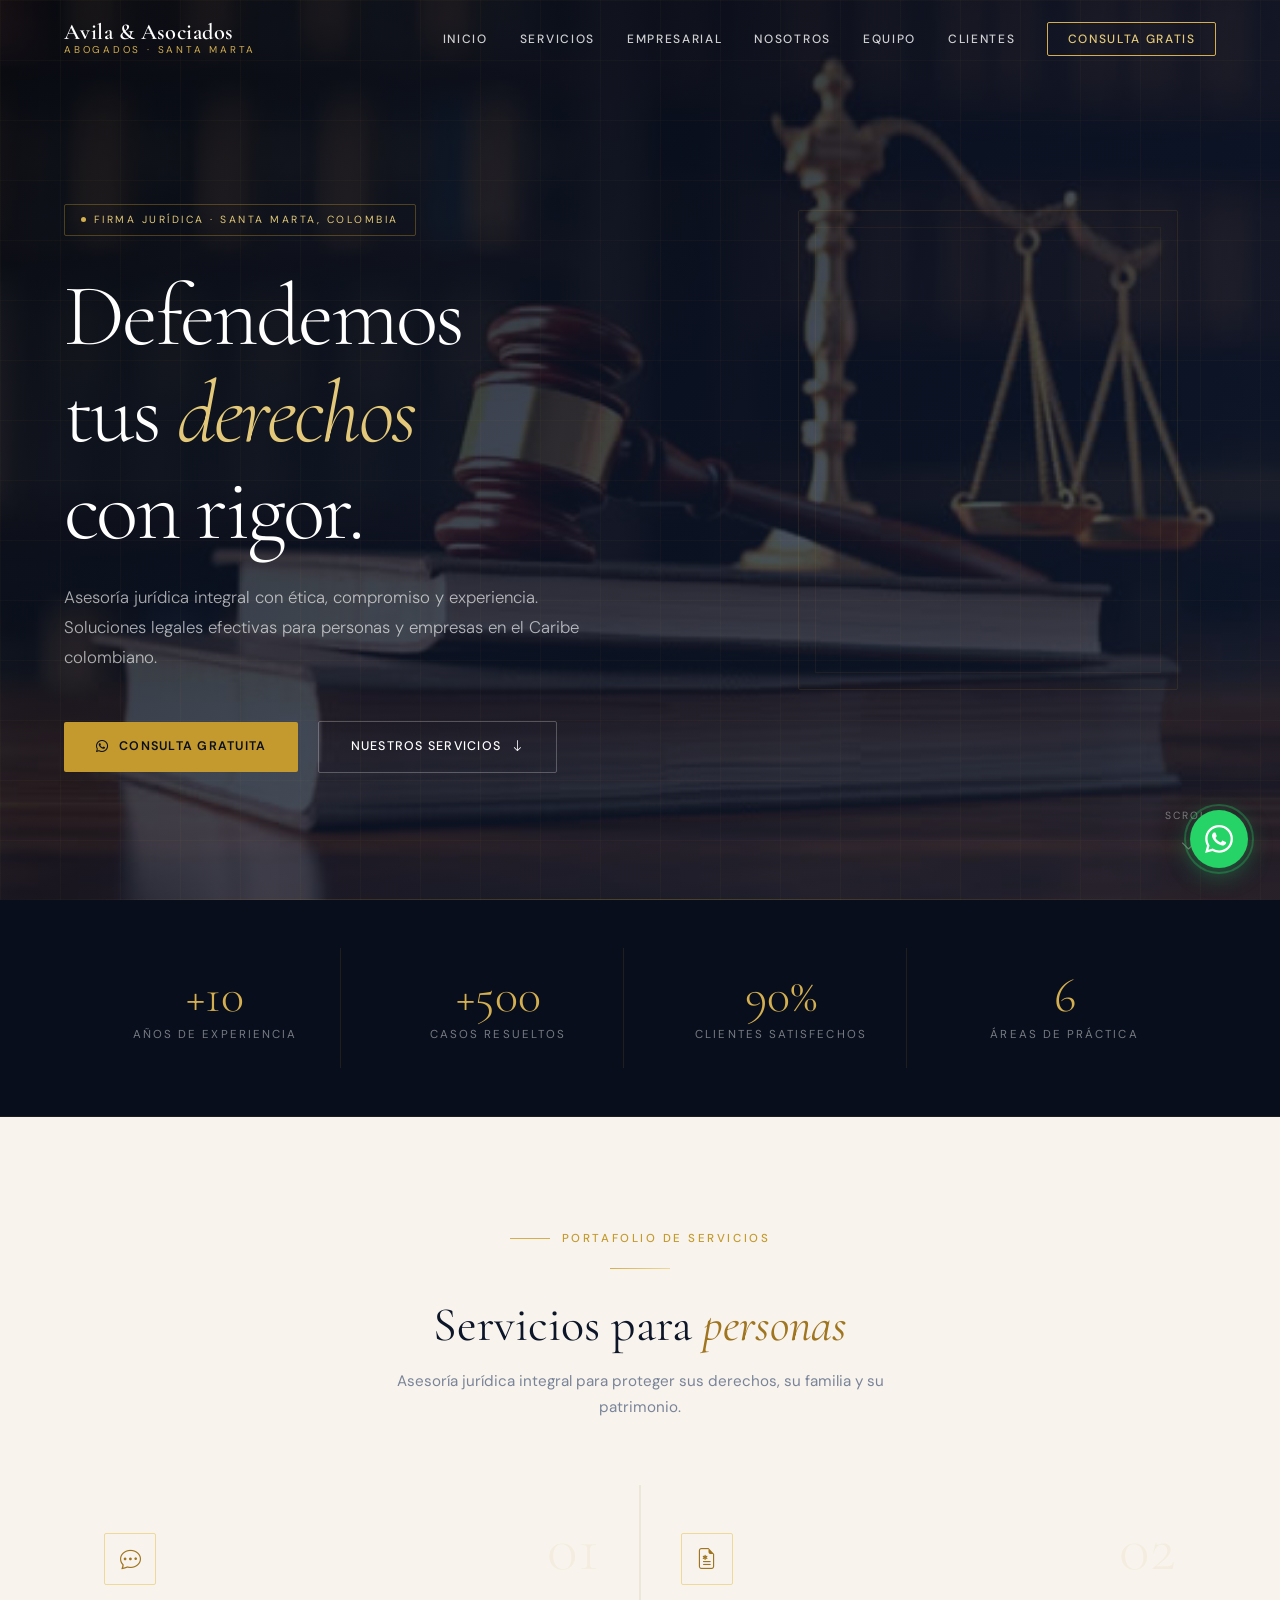
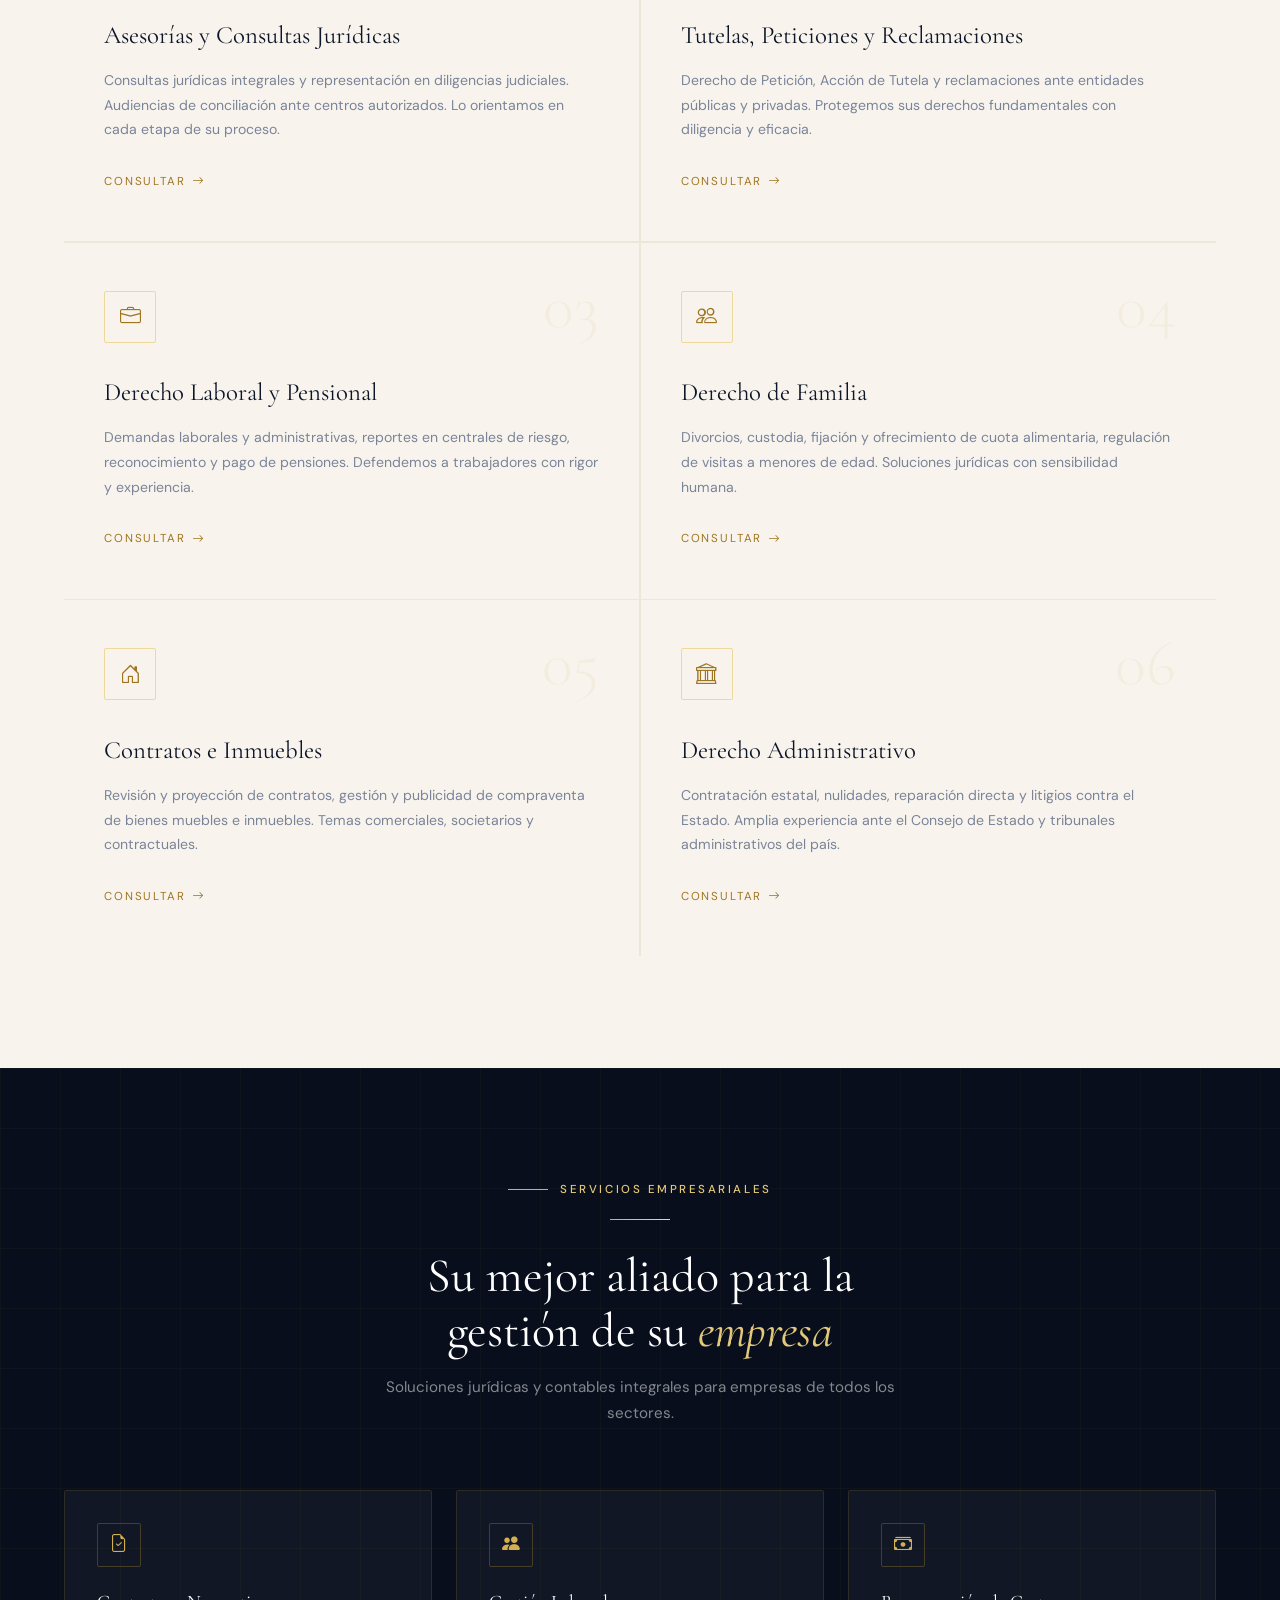
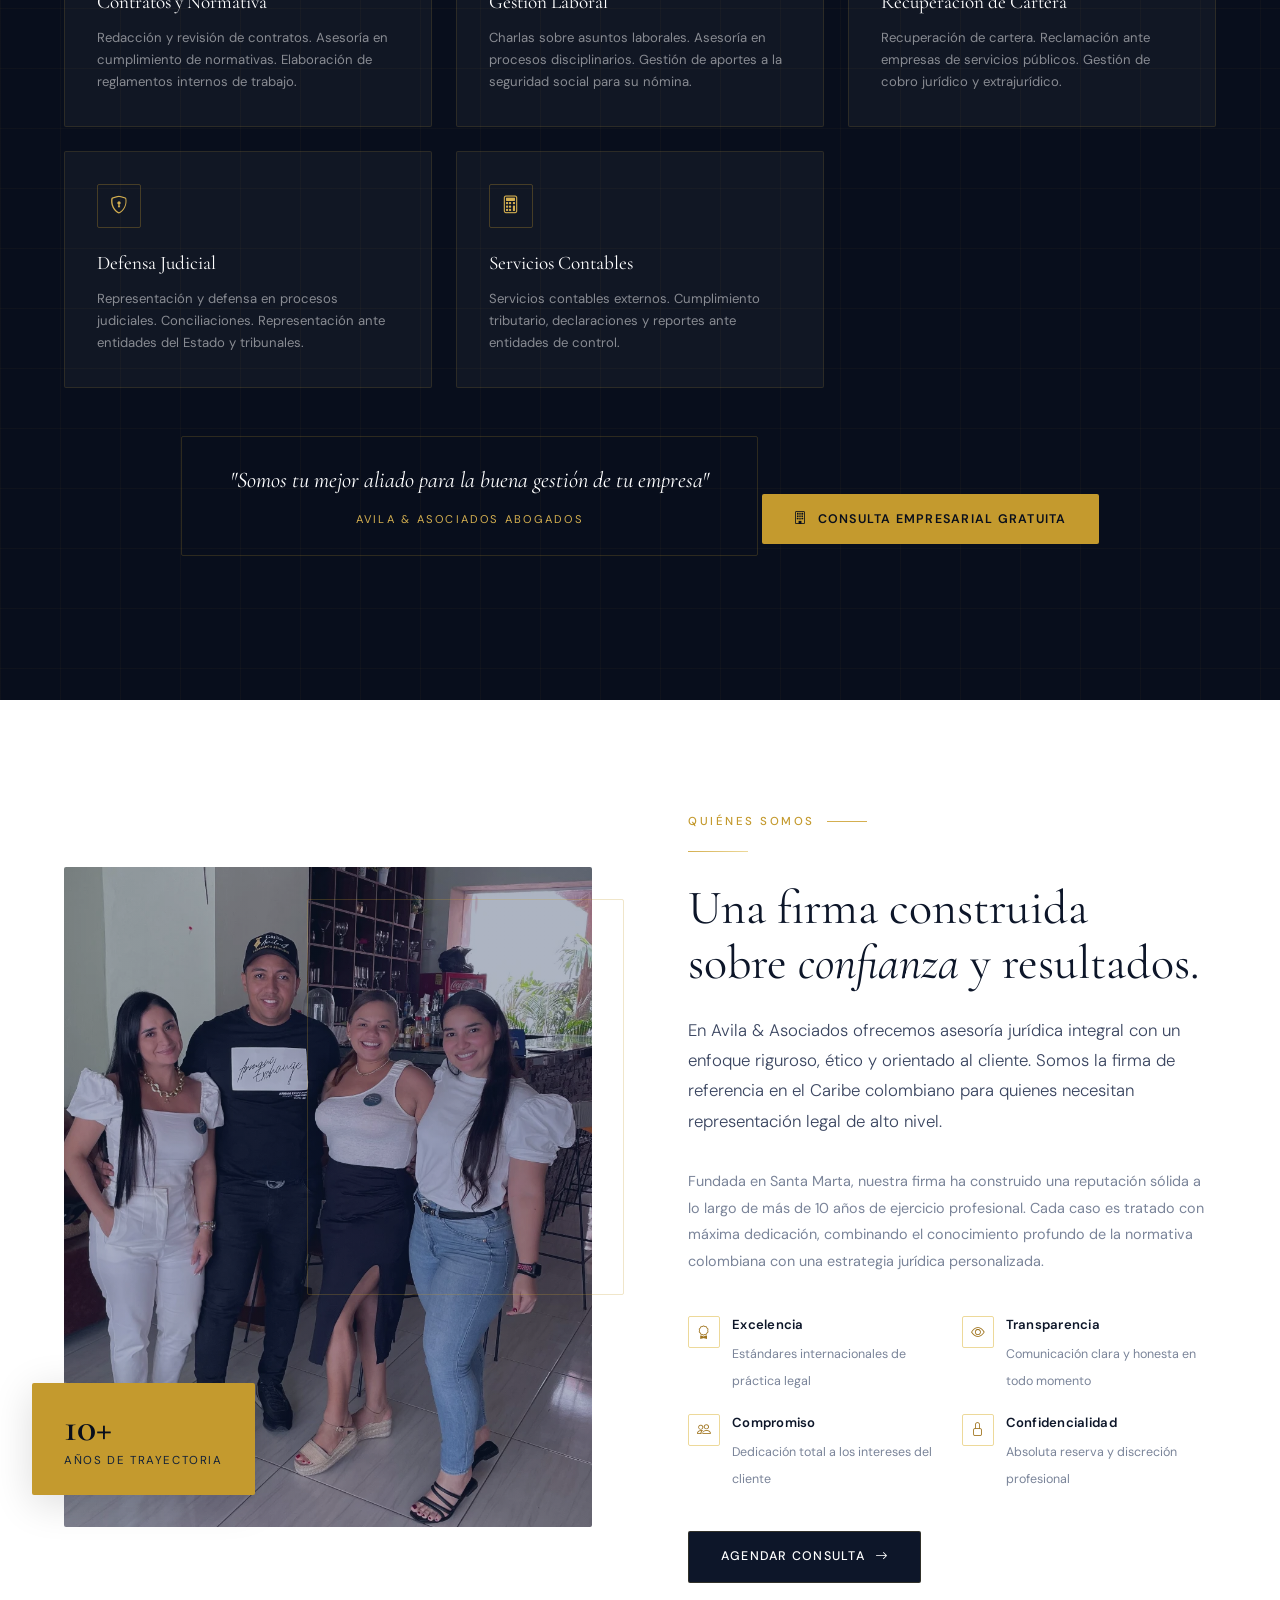
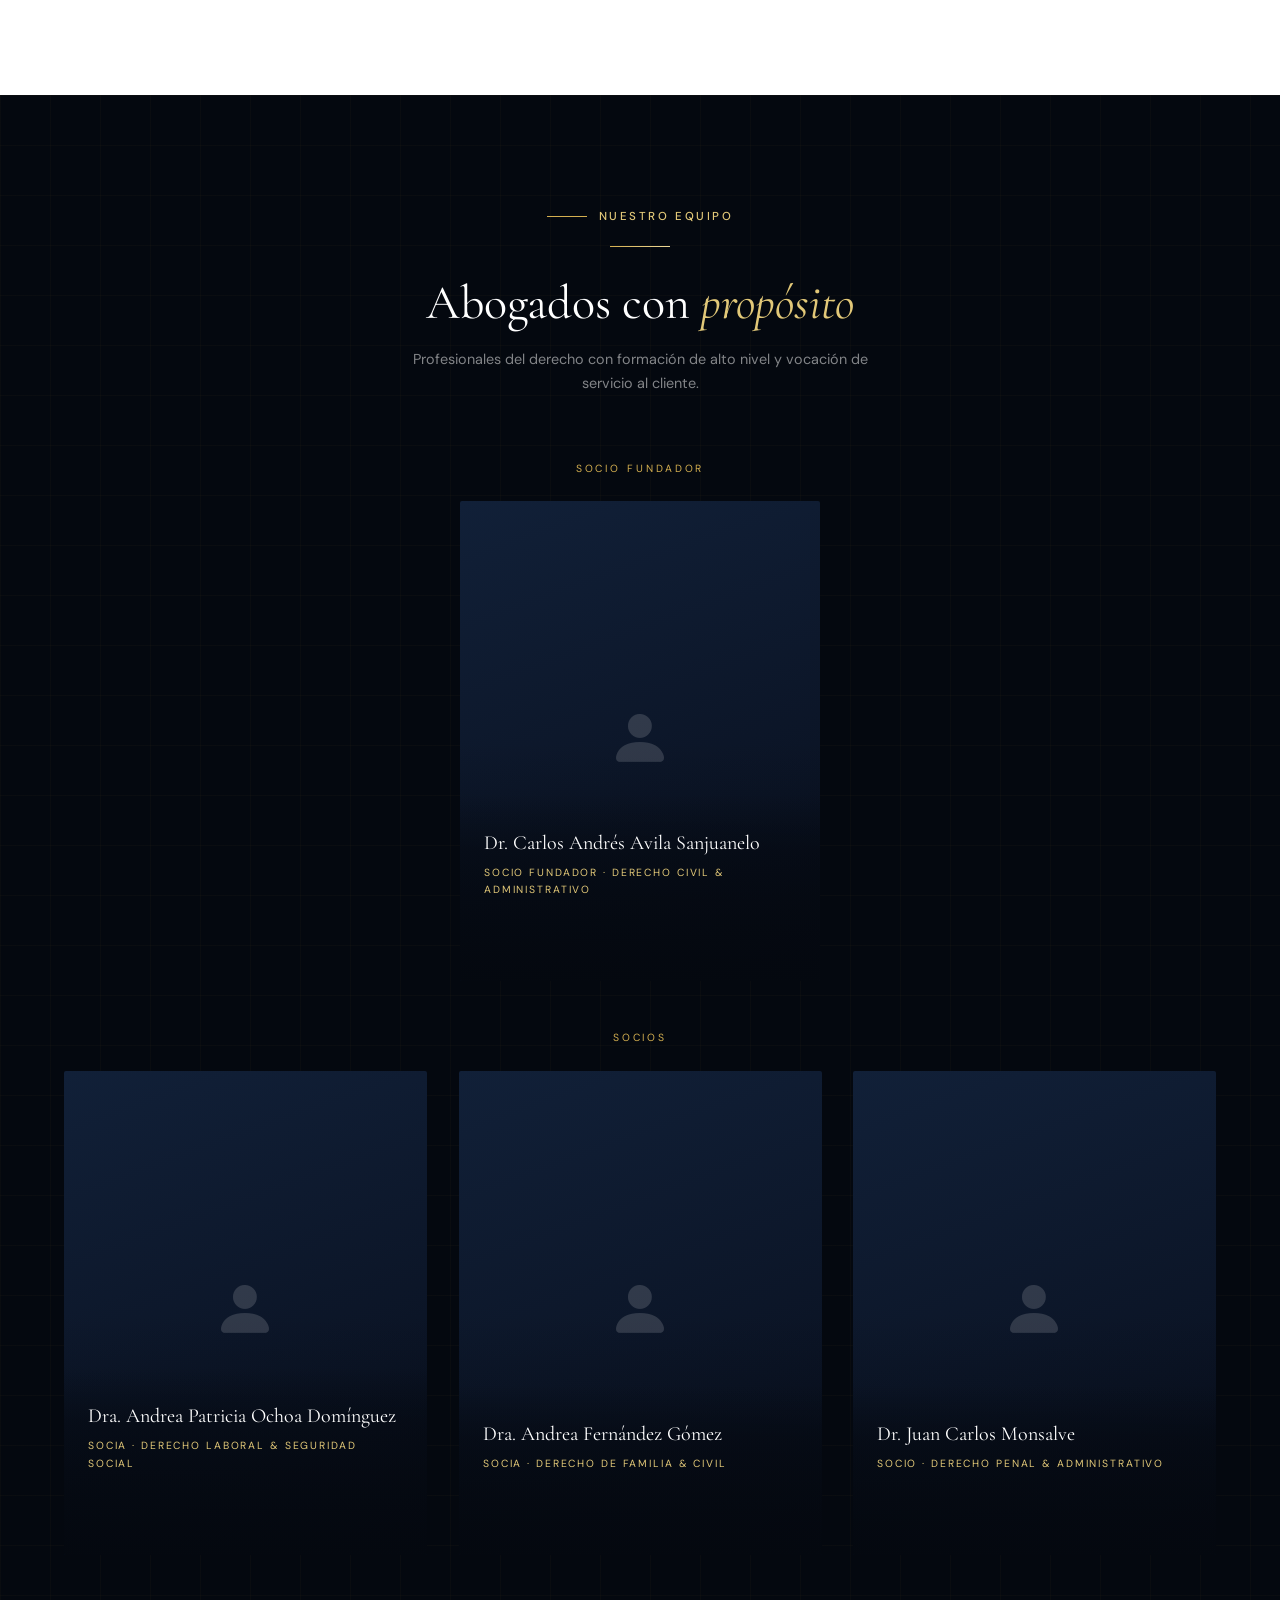
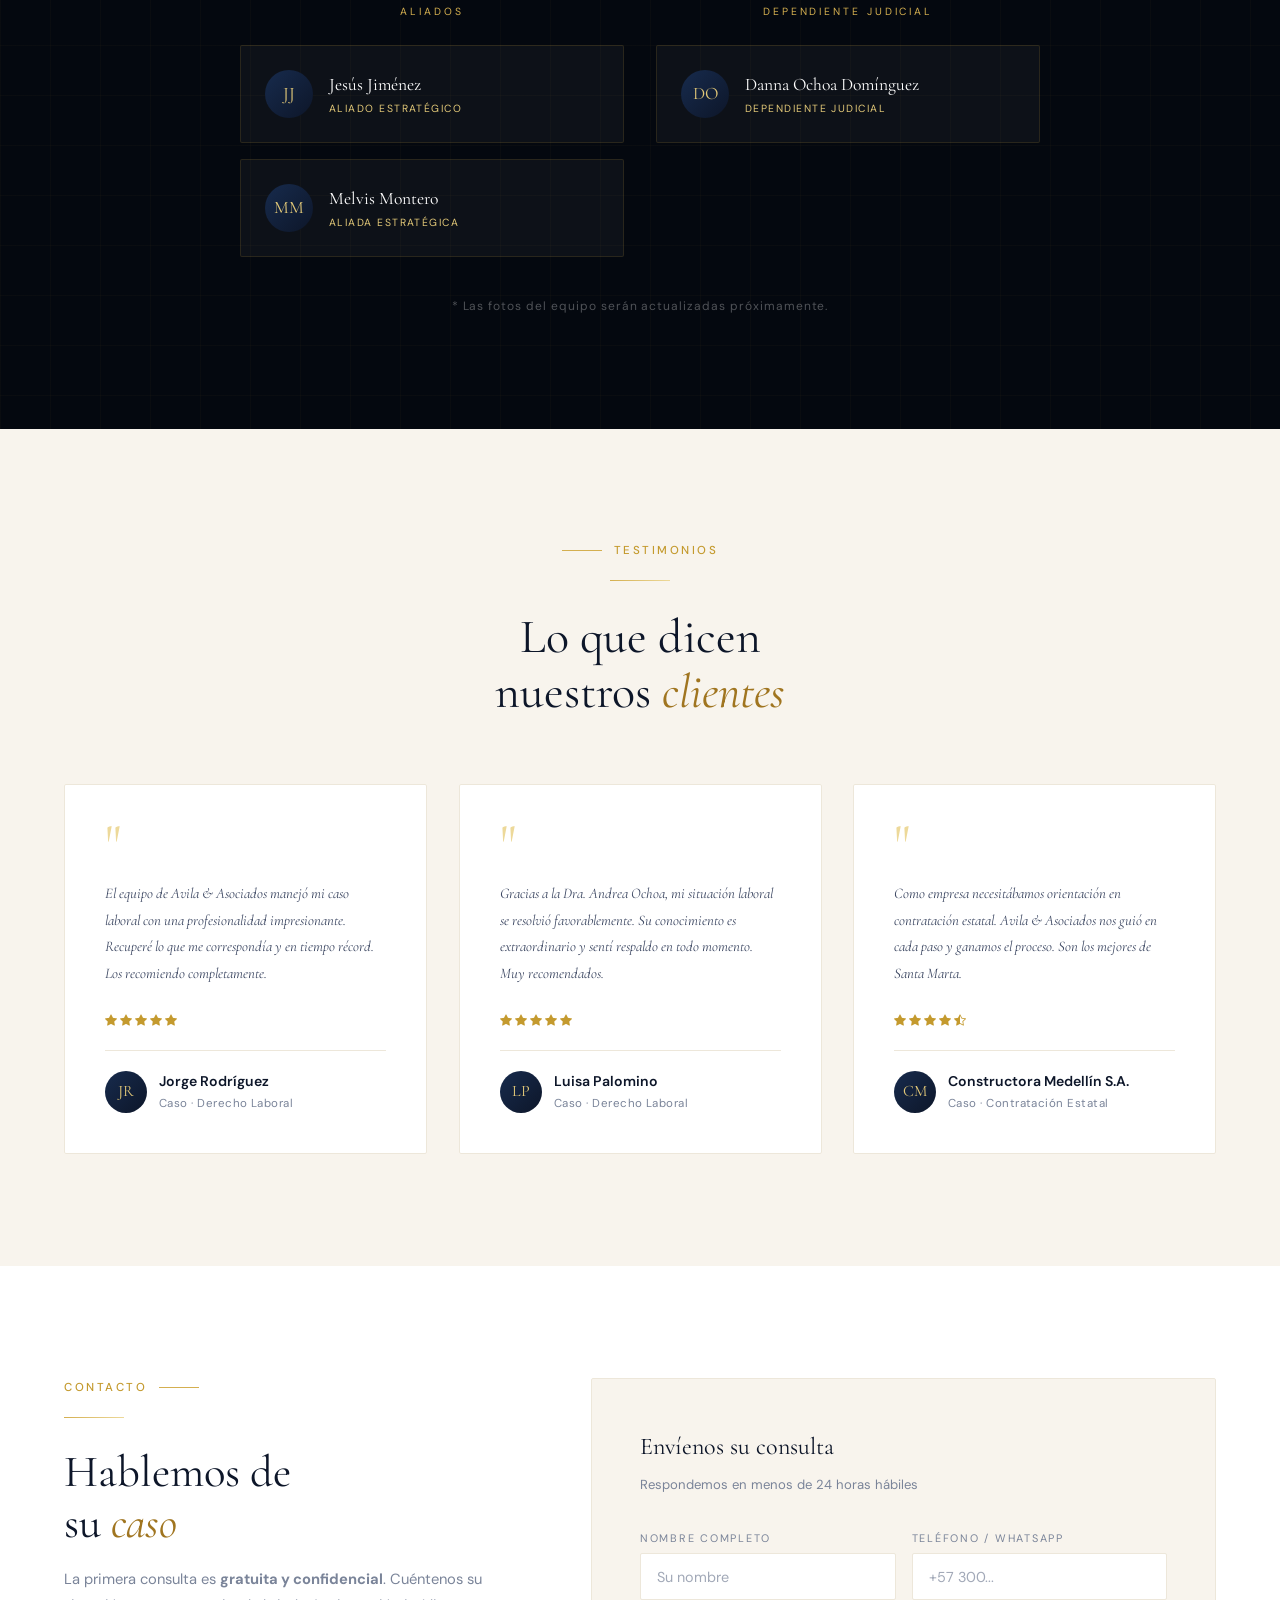
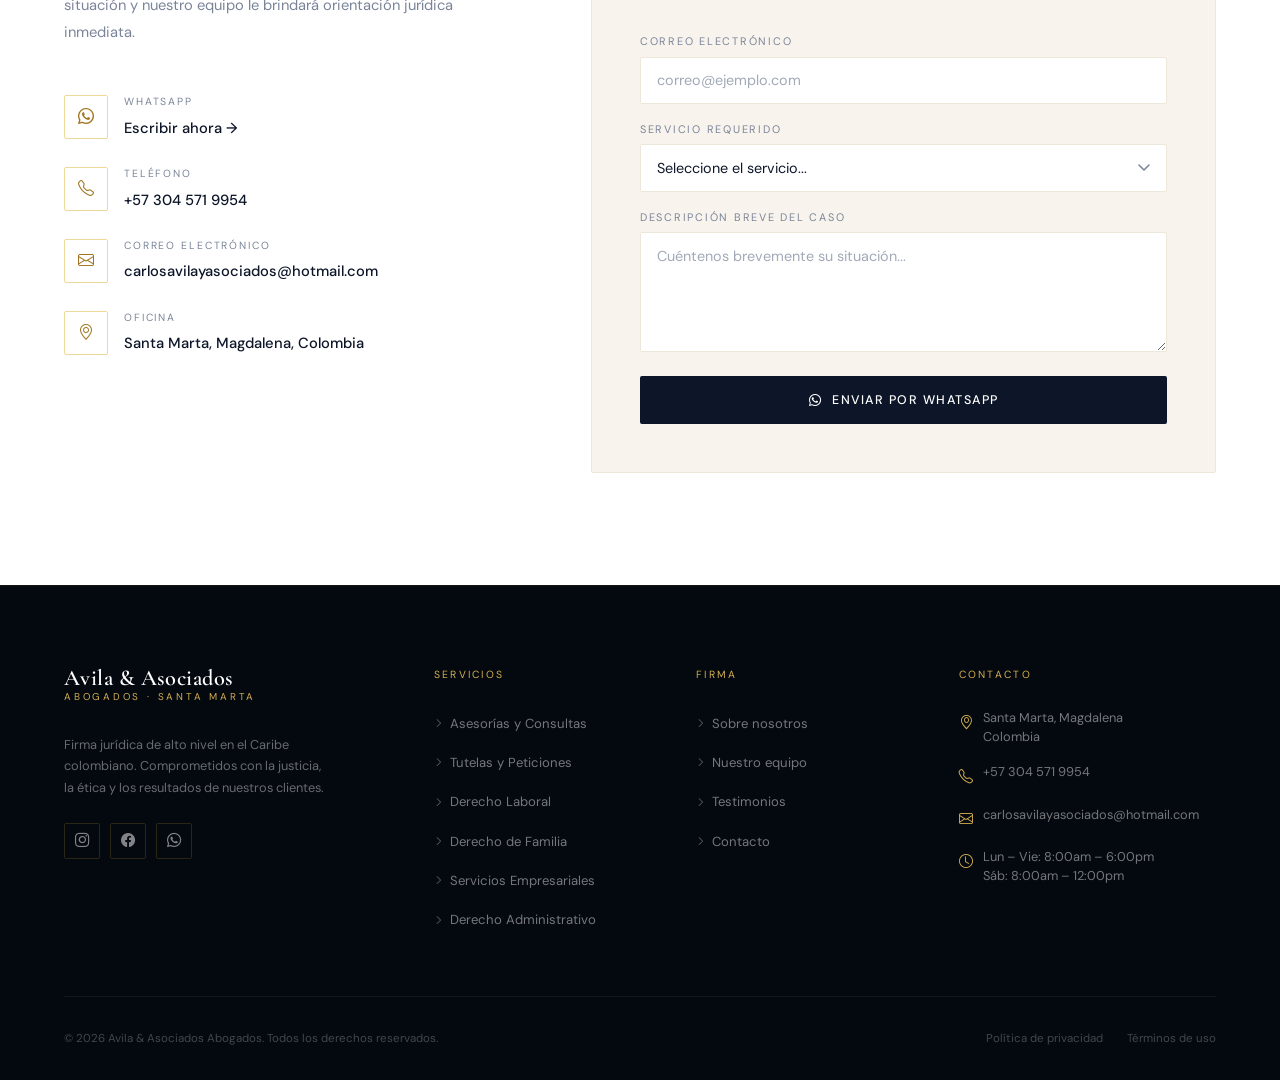
==== index.html @ 7350d9a5 "inicial" ====
<!DOCTYPE html>
<html lang="es">
<head>
  <meta charset="UTF-8">
  <meta name="viewport" content="width=device-width, initial-scale=1.0">
  <title>Avila & Asociados Abogados | Santa Marta, Colombia</title>
  <meta name="description" content="Firma jurídica de alto nivel en Santa Marta. Asesoría legal en Derecho Civil, Penal, Laboral y Administrativo. Confianza, ética y resultados.">

  <!-- Google Fonts -->
  <link rel="preconnect" href="https://fonts.googleapis.com">
  <link rel="preconnect" href="https://fonts.gstatic.com" crossorigin>
  <link href="https://fonts.googleapis.com/css2?family=Cormorant+Garamond:ital,wght@0,300;0,400;0,500;0,600;0,700;1,300;1,400;1,600&family=DM+Sans:wght@300;400;500;600&display=swap" rel="stylesheet">

  <!-- Bootstrap Icons -->
  <link rel="stylesheet" href="https://cdn.jsdelivr.net/npm/bootstrap-icons@1.11.3/font/bootstrap-icons.min.css">

  <!-- AOS -->
  <link href="https://cdn.jsdelivr.net/npm/aos@2.3.4/dist/aos.css" rel="stylesheet">

  <!-- Estilos -->
  <link rel="stylesheet" href="styles.css">
  <link rel="shortcut icon" type="image/x-icon" href="imagenes/logo.jpg">
</head>
<body>

<!-- NAVBAR -->
<nav id="navbar">
  <a href="#inicio" class="nav-logo">
    <span class="nav-logo-main">Avila & Asociados</span>
    <span class="nav-logo-sub">Abogados · Santa Marta</span>
  </a>
  <ul class="nav-links">
    <li><a href="#inicio">Inicio</a></li>
    <li><a href="#servicios">Servicios</a></li>
    <li><a href="#empresarial">Empresarial</a></li>
    <li><a href="#nosotros">Nosotros</a></li>
    <li><a href="#equipo">Equipo</a></li>
    <li><a href="#testimonios">Clientes</a></li>
    <li><a href="#contacto" class="nav-cta">Consulta gratis</a></li>
  </ul>
  <button class="hamburger" id="hamburger" aria-label="Menú">
    <span></span><span></span><span></span>
  </button>
</nav>

<!-- MENÚ MÓVIL -->
<div class="mobile-nav" id="mobileNav">
  <a href="#inicio"      onclick="closeMobile()">Inicio</a>
  <a href="#servicios"   onclick="closeMobile()">Servicios</a>
  <a href="#empresarial" onclick="closeMobile()">Empresarial</a>
  <a href="#nosotros"    onclick="closeMobile()">Nosotros</a>
  <a href="#equipo"      onclick="closeMobile()">Equipo</a>
  <a href="#testimonios" onclick="closeMobile()">Clientes</a>
  <a href="#contacto"    onclick="closeMobile()">Contacto</a>
</div>

<!-- HERO -->
<section id="inicio" class="hero-section">
  <div class="hero-bg"></div>
  <div class="hero-grid"></div>
  <div class="hero-accent"></div>

  <div class="hero-content">
    <div class="hero-badge" data-aos="fade-down" data-aos-delay="100">
      <div class="hero-badge-dot"></div>
      <span>Firma Jurídica · Santa Marta, Colombia</span>
    </div>
    <h1 class="display-title hero-title" data-aos="fade-up" data-aos-delay="200">
      Defendemos<br>tus <em>derechos</em><br>con rigor.
    </h1>
    <p class="hero-subtitle" data-aos="fade-up" data-aos-delay="350">
      Asesoría jurídica integral con ética, compromiso y experiencia. Soluciones legales efectivas para personas y empresas en el Caribe colombiano.
    </p>
    <div class="hero-actions" data-aos="fade-up" data-aos-delay="450">
      <a href="https://api.whatsapp.com/message/NNACI7FQ3ROXK1?autoload=1&app_absent=0" class="btn-primary" target="_blank" rel="noopener">
        <i class="bi bi-whatsapp"></i> Consulta gratuita
      </a>
      <a href="#servicios" class="btn-outline">
        Nuestros servicios <i class="bi bi-arrow-down"></i>
      </a>
    </div>
  </div>

  <div class="hero-divider"></div>
  <div class="scroll-indicator">
    <span>Scroll</span>
    <i class="bi bi-chevron-down"></i>
  </div>
</section>

<!-- ESTADÍSTICAS -->
<section id="stats">
  <div class="stats-grid">
    <div class="stat-item" data-aos="fade-up" data-aos-delay="100">
      <div class="stat-number">+10</div>
      <div class="stat-label">Años de experiencia</div>
    </div>
    <div class="stat-item" data-aos="fade-up" data-aos-delay="200">
      <div class="stat-number">+500</div>
      <div class="stat-label">Casos resueltos</div>
    </div>
    <div class="stat-item" data-aos="fade-up" data-aos-delay="300">
      <div class="stat-number">90%</div>
      <div class="stat-label">Clientes satisfechos</div>
    </div>
    <div class="stat-item" data-aos="fade-up" data-aos-delay="400">
      <div class="stat-number">6</div>
      <div class="stat-label">Áreas de práctica</div>
    </div>
  </div>
</section>

<!-- SERVICIOS PERSONAS -->
<section id="servicios" class="section">
  <div class="section-inner">
    <div class="section-header centered" data-aos="fade-up">
      <div class="ornament" style="justify-content:center">
        <span class="section-label">Portafolio de servicios</span>
      </div>
      <div class="gold-divider centered"></div>
      <h2 class="section-title" style="font-size:clamp(2rem,4vw,3rem);color:var(--navy-800);">
        Servicios para <em style="font-style:italic;color:var(--gold-600);">personas</em>
      </h2>
      <p style="color:var(--text-muted);font-size:0.95rem;margin-top:1rem;max-width:560px;margin-left:auto;margin-right:auto;">
        Asesoría jurídica integral para proteger sus derechos, su familia y su patrimonio.
      </p>
    </div>

    <div class="services-grid" data-aos="fade-up" data-aos-delay="100">

      <div class="service-card">
        <span class="service-number">01</span>
        <div class="service-icon"><i class="bi bi-chat-dots"></i></div>
        <h3 class="service-name">Asesorías y Consultas Jurídicas</h3>
        <p class="service-desc">Consultas jurídicas integrales y representación en diligencias judiciales. Audiencias de conciliación ante centros autorizados. Lo orientamos en cada etapa de su proceso.</p>
        <a href="#contacto" class="service-link">Consultar <i class="bi bi-arrow-right"></i></a>
      </div>

      <div class="service-card">
        <span class="service-number">02</span>
        <div class="service-icon"><i class="bi bi-file-earmark-medical"></i></div>
        <h3 class="service-name">Tutelas, Peticiones y Reclamaciones</h3>
        <p class="service-desc">Derecho de Petición, Acción de Tutela y reclamaciones ante entidades públicas y privadas. Protegemos sus derechos fundamentales con diligencia y eficacia.</p>
        <a href="#contacto" class="service-link">Consultar <i class="bi bi-arrow-right"></i></a>
      </div>

      <div class="service-card">
        <span class="service-number">03</span>
        <div class="service-icon"><i class="bi bi-briefcase"></i></div>
        <h3 class="service-name">Derecho Laboral y Pensional</h3>
        <p class="service-desc">Demandas laborales y administrativas, reportes en centrales de riesgo, reconocimiento y pago de pensiones. Defendemos a trabajadores con rigor y experiencia.</p>
        <a href="#contacto" class="service-link">Consultar <i class="bi bi-arrow-right"></i></a>
      </div>

      <div class="service-card">
        <span class="service-number">04</span>
        <div class="service-icon"><i class="bi bi-people"></i></div>
        <h3 class="service-name">Derecho de Familia</h3>
        <p class="service-desc">Divorcios, custodia, fijación y ofrecimiento de cuota alimentaria, regulación de visitas a menores de edad. Soluciones jurídicas con sensibilidad humana.</p>
        <a href="#contacto" class="service-link">Consultar <i class="bi bi-arrow-right"></i></a>
      </div>

      <div class="service-card">
        <span class="service-number">05</span>
        <div class="service-icon"><i class="bi bi-house-door"></i></div>
        <h3 class="service-name">Contratos e Inmuebles</h3>
        <p class="service-desc">Revisión y proyección de contratos, gestión y publicidad de compraventa de bienes muebles e inmuebles. Temas comerciales, societarios y contractuales.</p>
        <a href="#contacto" class="service-link">Consultar <i class="bi bi-arrow-right"></i></a>
      </div>

      <div class="service-card">
        <span class="service-number">06</span>
        <div class="service-icon"><i class="bi bi-bank"></i></div>
        <h3 class="service-name">Derecho Administrativo</h3>
        <p class="service-desc">Contratación estatal, nulidades, reparación directa y litigios contra el Estado. Amplia experiencia ante el Consejo de Estado y tribunales administrativos del país.</p>
        <a href="#contacto" class="service-link">Consultar <i class="bi bi-arrow-right"></i></a>
      </div>

    </div>
  </div>
</section>

<!-- SERVICIOS EMPRESARIALES -->
<section id="empresarial" class="section empresarial-section">
  <div class="empresarial-bg"></div>
  <div class="section-inner" style="position:relative;z-index:1;">

    <div class="section-header centered" data-aos="fade-up">
      <div class="ornament" style="justify-content:center;">
        <span class="section-label" style="color:var(--gold-300);">Servicios empresariales</span>
      </div>
      <div class="gold-divider centered"></div>
      <h2 class="section-title" style="font-size:clamp(2rem,4vw,3rem);color:var(--white);">
        Su mejor aliado para la<br>gestión de su <em style="color:var(--gold-300);">empresa</em>
      </h2>
      <p style="color:rgba(255,255,255,0.5);font-size:0.95rem;margin-top:1rem;max-width:560px;margin-left:auto;margin-right:auto;">
        Soluciones jurídicas y contables integrales para empresas de todos los sectores.
      </p>
    </div>

    <div class="emp-grid" data-aos="fade-up" data-aos-delay="100">

      <div class="emp-card">
        <div class="emp-icon"><i class="bi bi-file-earmark-check"></i></div>
        <h3 class="emp-name">Contratos y Normativa</h3>
        <p class="emp-desc">Redacción y revisión de contratos. Asesoría en cumplimiento de normativas. Elaboración de reglamentos internos de trabajo.</p>
      </div>

      <div class="emp-card">
        <div class="emp-icon"><i class="bi bi-people-fill"></i></div>
        <h3 class="emp-name">Gestión Laboral</h3>
        <p class="emp-desc">Charlas sobre asuntos laborales. Asesoría en procesos disciplinarios. Gestión de aportes a la seguridad social para su nómina.</p>
      </div>

      <div class="emp-card">
        <div class="emp-icon"><i class="bi bi-cash-stack"></i></div>
        <h3 class="emp-name">Recuperación de Cartera</h3>
        <p class="emp-desc">Recuperación de cartera. Reclamación ante empresas de servicios públicos. Gestión de cobro jurídico y extrajurídico.</p>
      </div>

      <div class="emp-card">
        <div class="emp-icon"><i class="bi bi-shield-lock"></i></div>
        <h3 class="emp-name">Defensa Judicial</h3>
        <p class="emp-desc">Representación y defensa en procesos judiciales. Conciliaciones. Representación ante entidades del Estado y tribunales.</p>
      </div>

      <div class="emp-card">
        <div class="emp-icon"><i class="bi bi-calculator"></i></div>
        <h3 class="emp-name">Servicios Contables</h3>
        <p class="emp-desc">Servicios contables externos. Cumplimiento tributario, declaraciones y reportes ante entidades de control.</p>
      </div>

    </div>

    <div class="emp-cta" data-aos="fade-up" data-aos-delay="200">
      <div class="emp-quote">
        <p>"Somos tu mejor aliado para la buena gestión de tu empresa"</p>
        <span>Avila & Asociados Abogados</span>
      </div>
      <a href="#contacto" class="btn-primary">
        <i class="bi bi-building"></i> Consulta empresarial gratuita
      </a>
    </div>

  </div>
</section>

<!-- NOSOTROS -->
<section id="nosotros" class="section">
  <div class="section-inner">
    <div class="about-grid">

      <div class="about-image-wrap" data-aos="fade-right">
        <div class="about-image-placeholder"
             style="background: linear-gradient(rgba(20,40,80,0.35), rgba(20,40,80,0.35)), url('imagenes/Foto de Nosotros.jpg') center/cover no-repeat;">
        </div>
        <div class="about-image-overlay">
          <div class="about-overlay-num">10+</div>
          <div class="about-overlay-text">Años de trayectoria</div>
        </div>
        <div class="about-image-frame"></div>
      </div>

      <div class="about-text" data-aos="fade-left" data-aos-delay="150">
        <div class="ornament">
          <span class="section-label">Quiénes somos</span>
        </div>
        <div class="gold-divider"></div>
        <h2 class="section-title" style="font-size:clamp(2rem,4vw,3rem);color:var(--navy-800);margin-bottom:1.5rem;">
          Una firma construida<br>sobre <em>confianza</em> y resultados.
        </h2>
        <p class="about-lead">
          En Avila & Asociados ofrecemos asesoría jurídica integral con un enfoque riguroso, ético y orientado al cliente. Somos la firma de referencia en el Caribe colombiano para quienes necesitan representación legal de alto nivel.
        </p>
        <p class="about-body">
          Fundada en Santa Marta, nuestra firma ha construido una reputación sólida a lo largo de más de 10 años de ejercicio profesional. Cada caso es tratado con máxima dedicación, combinando el conocimiento profundo de la normativa colombiana con una estrategia jurídica personalizada.
        </p>
        <div class="about-pillars">
          <div class="pillar">
            <div class="pillar-icon"><i class="bi bi-award"></i></div>
            <div class="pillar-text"><strong>Excelencia</strong><span>Estándares internacionales de práctica legal</span></div>
          </div>
          <div class="pillar">
            <div class="pillar-icon"><i class="bi bi-eye"></i></div>
            <div class="pillar-text"><strong>Transparencia</strong><span>Comunicación clara y honesta en todo momento</span></div>
          </div>
          <div class="pillar">
            <div class="pillar-icon"><i class="bi bi-people"></i></div>
            <div class="pillar-text"><strong>Compromiso</strong><span>Dedicación total a los intereses del cliente</span></div>
          </div>
          <div class="pillar">
            <div class="pillar-icon"><i class="bi bi-lock"></i></div>
            <div class="pillar-text"><strong>Confidencialidad</strong><span>Absoluta reserva y discreción profesional</span></div>
          </div>
        </div>
        <a href="#contacto" class="btn-dark">
          Agendar consulta <i class="bi bi-arrow-right"></i>
        </a>
      </div>

    </div>
  </div>
</section>

<!-- EQUIPO -->
<section id="equipo" class="section equipo-section">
  <div class="section-inner">
    <div class="section-header centered" data-aos="fade-up">
      <div class="ornament" style="justify-content:center;">
        <span class="section-label" style="color:var(--gold-300)">Nuestro equipo</span>
      </div>
      <div class="gold-divider centered"></div>
      <h2 class="section-title" style="font-size:clamp(2rem,4vw,3rem);color:var(--white);">
        Abogados con <em style="color:var(--gold-300)">propósito</em>
      </h2>
      <p style="color:rgba(255,255,255,0.5);font-size:0.9rem;margin-top:1rem;max-width:500px;margin-left:auto;margin-right:auto;">
        Profesionales del derecho con formación de alto nivel y vocación de servicio al cliente.
      </p>
    </div>

    <!-- SOCIO FUNDADOR -->
    <p style="font-size:0.65rem;letter-spacing:0.28em;text-transform:uppercase;color:var(--gold-400);margin-bottom:1.5rem;text-align:center;" data-aos="fade-up">Socio Fundador</p>
    <div class="team-grid" style="grid-template-columns:repeat(1,360px);justify-content:center;margin-bottom:3rem;">
      <div class="team-card" data-aos="fade-up" data-aos-delay="100">
        <div class="team-photo-placeholder"><i class="bi bi-person-fill"></i></div>
        <div class="team-info">
          <div class="team-name">Dr. Carlos Andrés Avila Sanjuanelo</div>
          <div class="team-role">Socio Fundador · Derecho Civil & Administrativo</div>
          <div class="team-bio">Abogado, Especialista en Derecho Administrativo, Técnico en Investigación Judicial, Auditor en Sistemas Integrados de Gestión y diplomados en varias áreas del Derecho.</div>
          <div class="team-social">
            <a href="mailto:carlosavilayasociados@hotmail.com" aria-label="Email"><i class="bi bi-envelope"></i></a>
          </div>
        </div>
      </div>
    </div>

    <!-- SOCIOS -->
    <p style="font-size:0.65rem;letter-spacing:0.28em;text-transform:uppercase;color:var(--gold-400);margin-bottom:1.5rem;text-align:center;" data-aos="fade-up">Socios</p>
    <div class="team-grid" style="margin-bottom:3rem;">
      <div class="team-card" data-aos="fade-up" data-aos-delay="100">
        <div class="team-photo-placeholder"><i class="bi bi-person-fill"></i></div>
        <div class="team-info">
          <div class="team-name">Dra. Andrea Patricia Ochoa Domínguez</div>
          <div class="team-role">Socia · Derecho Laboral & Seguridad Social</div>
          <div class="team-bio">Especialista en Derecho Laboral y Seguridad Social. Amplia experiencia en litigación laboral, procesos disciplinarios y representación ante tribunales.</div>
          <div class="team-social">
            <a href="mailto:carlosavilayasociados@hotmail.com" aria-label="Email"><i class="bi bi-envelope"></i></a>
          </div>
        </div>
      </div>

      <div class="team-card" data-aos="fade-up" data-aos-delay="200">
        <div class="team-photo-placeholder"><i class="bi bi-person-fill"></i></div>
        <div class="team-info">
          <div class="team-name">Dra. Andrea Fernández Gómez</div>
          <div class="team-role">Socia · Derecho de Familia & Civil</div>
          <div class="team-bio">Especialista en derecho de familia, civil y comercial. Experiencia en procesos de familia, contratos y asesoría a personas naturales y empresas.</div>
          <div class="team-social">
            <a href="mailto:carlosavilayasociados@hotmail.com" aria-label="Email"><i class="bi bi-envelope"></i></a>
          </div>
        </div>
      </div>

      <div class="team-card" data-aos="fade-up" data-aos-delay="300">
        <div class="team-photo-placeholder"><i class="bi bi-person-fill"></i></div>
        <div class="team-info">
          <div class="team-name">Dr. Juan Carlos Monsalve</div>
          <div class="team-role">Socio · Derecho Penal & Administrativo</div>
          <div class="team-bio">Abogado con amplia trayectoria en derecho penal y administrativo. Representación técnica ante tribunales y juzgados del Caribe colombiano.</div>
          <div class="team-social">
            <a href="mailto:carlosavilayasociados@hotmail.com" aria-label="Email"><i class="bi bi-envelope"></i></a>
          </div>
        </div>
      </div>
    </div>

    <!-- ALIADOS Y DEPENDIENTE -->
    <div style="display:grid;grid-template-columns:1fr 1fr;gap:2rem;max-width:800px;margin:0 auto;" data-aos="fade-up">

      <!-- ALIADOS -->
      <div>
        <p style="font-size:0.65rem;letter-spacing:0.28em;text-transform:uppercase;color:var(--gold-400);margin-bottom:1.5rem;text-align:center;">Aliados</p>
        <div style="display:flex;flex-direction:column;gap:1rem;">

          <div style="background:rgba(255,255,255,0.04);border:1px solid rgba(196,154,46,0.15);border-radius:2px;padding:1.5rem;display:flex;align-items:center;gap:1rem;transition:all 0.3s ease;" onmouseover="this.style.borderColor='rgba(196,154,46,0.35)';this.style.background='rgba(196,154,46,0.06)'" onmouseout="this.style.borderColor='rgba(196,154,46,0.15)';this.style.background='rgba(255,255,255,0.04)'">
            <div style="width:48px;height:48px;border-radius:50%;background:linear-gradient(135deg,var(--navy-600),var(--navy-800));display:flex;align-items:center;justify-content:center;color:var(--gold-300);font-family:var(--font-display);font-size:1.1rem;flex-shrink:0;">JJ</div>
            <div>
              <div style="font-family:var(--font-display);font-size:1.1rem;color:var(--white);font-weight:400;">Jesús Jiménez</div>
              <div style="font-size:0.65rem;letter-spacing:0.14em;text-transform:uppercase;color:var(--gold-300);">Aliado estratégico</div>
            </div>
          </div>

          <div style="background:rgba(255,255,255,0.04);border:1px solid rgba(196,154,46,0.15);border-radius:2px;padding:1.5rem;display:flex;align-items:center;gap:1rem;transition:all 0.3s ease;" onmouseover="this.style.borderColor='rgba(196,154,46,0.35)';this.style.background='rgba(196,154,46,0.06)'" onmouseout="this.style.borderColor='rgba(196,154,46,0.15)';this.style.background='rgba(255,255,255,0.04)'">
            <div style="width:48px;height:48px;border-radius:50%;background:linear-gradient(135deg,var(--navy-600),var(--navy-800));display:flex;align-items:center;justify-content:center;color:var(--gold-300);font-family:var(--font-display);font-size:1.1rem;flex-shrink:0;">MM</div>
            <div>
              <div style="font-family:var(--font-display);font-size:1.1rem;color:var(--white);font-weight:400;">Melvis Montero</div>
              <div style="font-size:0.65rem;letter-spacing:0.14em;text-transform:uppercase;color:var(--gold-300);">Aliada estratégica</div>
            </div>
          </div>

        </div>
      </div>

      <!-- DEPENDIENTE JUDICIAL -->
      <div>
        <p style="font-size:0.65rem;letter-spacing:0.28em;text-transform:uppercase;color:var(--gold-400);margin-bottom:1.5rem;text-align:center;">Dependiente Judicial</p>
        <div style="display:flex;flex-direction:column;gap:1rem;">

          <div style="background:rgba(255,255,255,0.04);border:1px solid rgba(196,154,46,0.15);border-radius:2px;padding:1.5rem;display:flex;align-items:center;gap:1rem;transition:all 0.3s ease;" onmouseover="this.style.borderColor='rgba(196,154,46,0.35)';this.style.background='rgba(196,154,46,0.06)'" onmouseout="this.style.borderColor='rgba(196,154,46,0.15)';this.style.background='rgba(255,255,255,0.04)'">
            <div style="width:48px;height:48px;border-radius:50%;background:linear-gradient(135deg,var(--navy-600),var(--navy-800));display:flex;align-items:center;justify-content:center;color:var(--gold-300);font-family:var(--font-display);font-size:1.1rem;flex-shrink:0;">DO</div>
            <div>
              <div style="font-family:var(--font-display);font-size:1.1rem;color:var(--white);font-weight:400;">Danna Ochoa Domínguez</div>
              <div style="font-size:0.65rem;letter-spacing:0.14em;text-transform:uppercase;color:var(--gold-300);">Dependiente Judicial</div>
            </div>
          </div>

        </div>
      </div>

    </div>

    <p style="text-align:center;color:rgba(255,255,255,0.3);font-size:0.75rem;margin-top:2.5rem;letter-spacing:0.08em;">
      * Las fotos del equipo serán actualizadas próximamente.
    </p>
  </div>
</section>

<!-- TESTIMONIOS -->
<section id="testimonios" class="section" style="background:var(--ivory);">
  <div class="section-inner">
    <div class="section-header centered" data-aos="fade-up">
      <div class="ornament" style="justify-content:center;">
        <span class="section-label">Testimonios</span>
      </div>
      <div class="gold-divider centered"></div>
      <h2 class="section-title" style="font-size:clamp(2rem,4vw,3rem);color:var(--navy-800);">
        Lo que dicen<br>nuestros <em style="color:var(--gold-600)">clientes</em>
      </h2>
    </div>

    <div class="testimonials-grid">

      <div class="testimonial-card" data-aos="fade-up" data-aos-delay="100">
        <span class="testimonial-quote">"</span>
        <p class="testimonial-text">El equipo de Avila & Asociados manejó mi caso laboral con una profesionalidad impresionante. Recuperé lo que me correspondía y en tiempo récord. Los recomiendo completamente.</p>
        <div class="testimonial-rating">
          <i class="bi bi-star-fill"></i><i class="bi bi-star-fill"></i><i class="bi bi-star-fill"></i><i class="bi bi-star-fill"></i><i class="bi bi-star-fill"></i>
        </div>
        <div class="testimonial-author">
          <div class="testimonial-avatar">JR</div>
          <div>
            <div class="testimonial-author-name">Jorge Rodríguez</div>
            <div class="testimonial-author-case">Caso · Derecho Laboral</div>
          </div>
        </div>
      </div>

      <div class="testimonial-card" data-aos="fade-up" data-aos-delay="200">
        <span class="testimonial-quote">"</span>
        <p class="testimonial-text">Gracias a la Dra. Andrea Ochoa, mi situación laboral se resolvió favorablemente. Su conocimiento es extraordinario y sentí respaldo en todo momento. Muy recomendados.</p>
        <div class="testimonial-rating">
          <i class="bi bi-star-fill"></i><i class="bi bi-star-fill"></i><i class="bi bi-star-fill"></i><i class="bi bi-star-fill"></i><i class="bi bi-star-fill"></i>
        </div>
        <div class="testimonial-author">
          <div class="testimonial-avatar">LP</div>
          <div>
            <div class="testimonial-author-name">Luisa Palomino</div>
            <div class="testimonial-author-case">Caso · Derecho Laboral</div>
          </div>
        </div>
      </div>

      <div class="testimonial-card" data-aos="fade-up" data-aos-delay="300">
        <span class="testimonial-quote">"</span>
        <p class="testimonial-text">Como empresa necesitábamos orientación en contratación estatal. Avila & Asociados nos guió en cada paso y ganamos el proceso. Son los mejores de Santa Marta.</p>
        <div class="testimonial-rating">
          <i class="bi bi-star-fill"></i><i class="bi bi-star-fill"></i><i class="bi bi-star-fill"></i><i class="bi bi-star-fill"></i><i class="bi bi-star-half"></i>
        </div>
        <div class="testimonial-author">
          <div class="testimonial-avatar">CM</div>
          <div>
            <div class="testimonial-author-name">Constructora Medellín S.A.</div>
            <div class="testimonial-author-case">Caso · Contratación Estatal</div>
          </div>
        </div>
      </div>

    </div>
  </div>
</section>

<!-- CONTACTO -->
<section id="contacto" class="section" style="background:var(--white);">
  <div class="section-inner">
    <div class="contact-grid">

      <div class="contact-info" data-aos="fade-right">
        <div class="ornament">
          <span class="section-label">Contacto</span>
        </div>
        <div class="gold-divider"></div>
        <h2 class="section-title" style="font-size:clamp(1.8rem,3.5vw,2.8rem);color:var(--navy-800);margin-bottom:1rem;">
          Hablemos de<br>su <em style="color:var(--gold-600)">caso</em>
        </h2>
        <p class="contact-tagline">
          La primera consulta es <strong>gratuita y confidencial</strong>. Cuéntenos su situación y nuestro equipo le brindará orientación jurídica inmediata.
        </p>
        <div class="contact-items">
          <div class="contact-item">
            <div class="contact-item-icon"><i class="bi bi-whatsapp"></i></div>
            <div>
              <div class="contact-item-label">WhatsApp</div>
              <a href="https://api.whatsapp.com/message/NNACI7FQ3ROXK1?autoload=1&app_absent=0" class="contact-item-value" target="_blank">Escribir ahora →</a>
            </div>
          </div>
          <div class="contact-item">
            <div class="contact-item-icon"><i class="bi bi-telephone"></i></div>
            <div>
              <div class="contact-item-label">Teléfono</div>
              <a href="tel:+573045719954" class="contact-item-value">+57 304 571 9954</a>
            </div>
          </div>
          <div class="contact-item">
            <div class="contact-item-icon"><i class="bi bi-envelope"></i></div>
            <div>
              <div class="contact-item-label">Correo electrónico</div>
              <a href="https://mail.google.com/mail/?view=cm&to=carlosavilayasociados@hotmail.com&su=Consulta%20Jurídica%20-%20Avila%20%26%20Asociados&body=Buenos%20días,%20me%20comunico%20para%20solicitar%20información%20sobre..." class="contact-item-value" target="_blank" rel="noopener">carlosavilayasociados@hotmail.com</a>
            </div>
          </div>
          <div class="contact-item">
            <div class="contact-item-icon"><i class="bi bi-geo-alt"></i></div>
            <div>
              <div class="contact-item-label">Oficina</div>
              <span class="contact-item-value" style="cursor:default;">Santa Marta, Magdalena, Colombia</span>
            </div>
          </div>
        </div>
      </div>

      <div class="contact-form-wrap" data-aos="fade-left" data-aos-delay="150">
        <div id="contactForm">
          <h3 class="form-title">Envíenos su consulta</h3>
          <p class="form-subtitle">Respondemos en menos de 24 horas hábiles</p>
          <div class="form-row">
            <div class="form-group">
              <label for="nombre">Nombre completo</label>
              <input type="text" id="nombre" class="form-control" placeholder="Su nombre" required>
            </div>
            <div class="form-group">
              <label for="telefono">Teléfono / WhatsApp</label>
              <input type="tel" id="telefono" class="form-control" placeholder="+57 300...">
            </div>
          </div>
          <div class="form-group">
            <label for="email">Correo electrónico</label>
            <input type="email" id="email" class="form-control" placeholder="correo@ejemplo.com" required>
          </div>
          <div class="form-group">
            <label for="area">Servicio requerido</label>
            <select id="area" class="form-control">
              <option value="" disabled selected>Seleccione el servicio...</option>
              <option>Asesoría y Consulta Jurídica</option>
              <option>Representación en Diligencias Judiciales</option>
              <option>Audiencia de Conciliación</option>
              <option>Derecho de Petición</option>
              <option>Acción de Tutela</option>
              <option>Reclamación ante Entidad Pública o Privada</option>
              <option>Reporte en Centrales de Riesgo</option>
              <option>Revisión o Proyección de Contratos</option>
              <option>Divorcio</option>
              <option>Cuota Alimentaria / Regulación de Visitas</option>
              <option>Reconocimiento y Pago de Pensión</option>
              <option>Demanda Laboral o Administrativa</option>
              <option>Compraventa de Bienes Muebles o Inmuebles</option>
              <option>Servicios Empresariales</option>
              <option>Otro / No sé</option>
            </select>
          </div>
          <div class="form-group">
            <label for="mensaje">Descripción breve del caso</label>
            <textarea id="mensaje" class="form-control" placeholder="Cuéntenos brevemente su situación..." required></textarea>
          </div>
          <button type="button" class="form-submit" onclick="submitForm()">
            <i class="bi bi-whatsapp"></i> Enviar por WhatsApp
          </button>
        </div>
      </div>

    </div>
  </div>
</section>

<!-- BOTÓN FLOTANTE WHATSAPP -->
<div class="whatsapp-float">
  <div class="whatsapp-tooltip">💬 Consulta gratis por WhatsApp</div>
  <a href="https://api.whatsapp.com/message/NNACI7FQ3ROXK1?autoload=1&app_absent=0" class="whatsapp-btn" target="_blank" rel="noopener" aria-label="WhatsApp">
    <svg viewBox="0 0 24 24" xmlns="http://www.w3.org/2000/svg">
      <path d="M17.472 14.382c-.297-.149-1.758-.867-2.03-.967-.273-.099-.471-.148-.67.15-.197.297-.767.966-.94 1.164-.173.199-.347.223-.644.075-.297-.15-1.255-.463-2.39-1.475-.883-.788-1.48-1.761-1.653-2.059-.173-.297-.018-.458.13-.606.134-.133.298-.347.446-.52.149-.174.198-.298.298-.497.099-.198.05-.371-.025-.52-.075-.149-.669-1.612-.916-2.207-.242-.579-.487-.5-.669-.51-.173-.008-.371-.01-.57-.01-.198 0-.52.074-.792.372-.272.297-1.04 1.016-1.04 2.479 0 1.462 1.065 2.875 1.213 3.074.149.198 2.096 3.2 5.077 4.487.709.306 1.262.489 1.694.625.712.227 1.36.195 1.871.118.571-.085 1.758-.719 2.006-1.413.248-.694.248-1.289.173-1.413-.074-.124-.272-.198-.57-.347m-5.421 7.403h-.004a9.87 9.87 0 01-5.031-1.378l-.361-.214-3.741.982.998-3.648-.235-.374a9.86 9.86 0 01-1.51-5.26c.001-5.45 4.436-9.884 9.888-9.884 2.64 0 5.122 1.03 6.988 2.898a9.825 9.825 0 012.893 6.994c-.003 5.45-4.437 9.884-9.885 9.884m8.413-18.297A11.815 11.815 0 0012.05 0C5.495 0 .16 5.335.157 11.892c0 2.096.547 4.142 1.588 5.945L.057 24l6.305-1.654a11.882 11.882 0 005.683 1.448h.005c6.554 0 11.89-5.335 11.893-11.893a11.821 11.821 0 00-3.48-8.413z"/>
    </svg>
  </a>
</div>

<!-- FOOTER -->
<footer>
  <div class="footer-grid">

    <div class="footer-brand">
      <a href="#inicio" class="nav-logo" style="display:inline-flex;margin-bottom:1rem;">
        <span class="nav-logo-main" style="font-size:1.4rem;">Avila & Asociados</span>
        <span class="nav-logo-sub">Abogados · Santa Marta</span>
      </a>
      <p class="footer-tagline">
        Firma jurídica de alto nivel en el Caribe colombiano. Comprometidos con la justicia, la ética y los resultados de nuestros clientes.
      </p>
      <div class="footer-social">
        <a href="https://www.instagram.com/avila_asociadosabogados/" target="_blank" aria-label="Instagram"><i class="bi bi-instagram"></i></a>
        <a href="#" aria-label="Facebook"><i class="bi bi-facebook"></i></a>
        <a href="https://api.whatsapp.com/message/NNACI7FQ3ROXK1?autoload=1&app_absent=0" target="_blank" aria-label="WhatsApp"><i class="bi bi-whatsapp"></i></a>
      </div>
    </div>

    <div>
      <div class="footer-col-title">Servicios</div>
      <ul class="footer-links">
        <li><a href="#servicios"><i class="bi bi-chevron-right"></i>Asesorías y Consultas</a></li>
        <li><a href="#servicios"><i class="bi bi-chevron-right"></i>Tutelas y Peticiones</a></li>
        <li><a href="#servicios"><i class="bi bi-chevron-right"></i>Derecho Laboral</a></li>
        <li><a href="#servicios"><i class="bi bi-chevron-right"></i>Derecho de Familia</a></li>
        <li><a href="#empresarial"><i class="bi bi-chevron-right"></i>Servicios Empresariales</a></li>
        <li><a href="#servicios"><i class="bi bi-chevron-right"></i>Derecho Administrativo</a></li>
      </ul>
    </div>

    <div>
      <div class="footer-col-title">Firma</div>
      <ul class="footer-links">
        <li><a href="#nosotros"><i class="bi bi-chevron-right"></i>Sobre nosotros</a></li>
        <li><a href="#equipo"><i class="bi bi-chevron-right"></i>Nuestro equipo</a></li>
        <li><a href="#testimonios"><i class="bi bi-chevron-right"></i>Testimonios</a></li>
        <li><a href="#contacto"><i class="bi bi-chevron-right"></i>Contacto</a></li>
      </ul>
    </div>

    <div>
      <div class="footer-col-title">Contacto</div>
      <div class="footer-contact-item">
        <i class="bi bi-geo-alt"></i>
        <span>Santa Marta, Magdalena<br>Colombia</span>
      </div>
      <div class="footer-contact-item">
        <i class="bi bi-telephone"></i>
        <span>+57 304 571 9954</span>
      </div>
      <div class="footer-contact-item">
        <i class="bi bi-envelope"></i>
        <span>carlosavilayasociados@hotmail.com</span>
      </div>
      <div class="footer-contact-item">
        <i class="bi bi-clock"></i>
        <span>Lun – Vie: 8:00am – 6:00pm<br>Sáb: 8:00am – 12:00pm</span>
      </div>
    </div>

  </div>
  <div class="footer-bottom">
    <div class="footer-copy">© 2026 Avila & Asociados Abogados. Todos los derechos reservados.</div>
    <div class="footer-legal">
      <a href="#">Política de privacidad</a>
      <a href="#">Términos de uso</a>
    </div>
  </div>
</footer>

<!-- SCRIPTS -->
<script src="https://cdn.jsdelivr.net/npm/aos@2.3.4/dist/aos.js"></script>
<script src="script.js"></script>

</body>
</html>
---- styles.css ----
/* ============================================
   ÁVILA & ASOCIADOS — styles.css
============================================ */

:root {
  --navy-950: #04080F;
  --navy-900: #080E1C;
  --navy-800: #0D1629;
  --navy-700: #112038;
  --navy-600: #172B4D;
  --navy-500: #1E3A66;
  --gold-600: #A07520;
  --gold-500: #C49A2E;
  --gold-400: #D4AF50;
  --gold-300: #E2C878;
  --gold-200: #EDD99A;
  --ivory:      #F8F4ED;
  --ivory-dark: #EDE7DA;
  --white:      #FFFFFF;
  --text-primary:   #0D1629;
  --text-secondary: #3A4560;
  --text-muted:     #7A8499;
  --font-display: 'Cormorant Garamond', Georgia, serif;
  --font-body:    'DM Sans', system-ui, sans-serif;
  --transition: all 0.35s cubic-bezier(0.25, 0.46, 0.45, 0.94);
  --shadow-sm:  0 2px 12px rgba(4,8,15,0.08);
  --shadow-md:  0 8px 40px rgba(4,8,15,0.14);
}

/* RESET */
*, *::before, *::after { box-sizing: border-box; margin: 0; padding: 0; }
html { scroll-behavior: smooth; font-size: 16px; }
body { font-family: var(--font-body); color: var(--text-primary); background: var(--white); overflow-x: hidden; line-height: 1.7; }
::selection { background: var(--gold-400); color: var(--navy-900); }

/* TIPOGRAFÍA */
.display-title { font-family: var(--font-display); font-weight: 300; line-height: 1.1; letter-spacing: -0.02em; }
.section-label { font-size: 0.72rem; font-weight: 500; letter-spacing: 0.22em; text-transform: uppercase; color: var(--gold-500); }
.section-title { font-family: var(--font-display); font-weight: 400; line-height: 1.15; }
.ornament { display: flex; align-items: center; gap: 12px; margin-bottom: 1.2rem; }
.ornament::after { content: ''; display: block; width: 40px; height: 1px; background: var(--gold-400); }
.gold-divider { width: 60px; height: 1px; background: linear-gradient(90deg, var(--gold-400), var(--gold-200)); margin: 1.2rem 0 1.8rem; }
.gold-divider.centered { margin: 1.2rem auto 1.8rem; }

/* NAVBAR */
#navbar { position: fixed; top: 0; left: 0; right: 0; z-index: 1000; padding: 0 5%; height: 76px; display: flex; align-items: center; justify-content: space-between; transition: var(--transition); }
#navbar.scrolled { background: rgba(8,14,28,0.92); backdrop-filter: blur(16px) saturate(1.4); -webkit-backdrop-filter: blur(16px) saturate(1.4); border-bottom: 1px solid rgba(196,154,46,0.15); box-shadow: 0 4px 32px rgba(4,8,15,0.3); }
.nav-logo { display: flex; flex-direction: column; line-height: 1; text-decoration: none; }
.nav-logo-main { font-family: var(--font-display); font-size: 1.4rem; font-weight: 600; color: var(--white); letter-spacing: 0.02em; }
.nav-logo-sub { font-size: 0.62rem; letter-spacing: 0.28em; text-transform: uppercase; color: var(--gold-400); margin-top: 2px; }
.nav-links { display: flex; align-items: center; gap: 2rem; list-style: none; }
.nav-links a { font-size: 0.75rem; font-weight: 500; letter-spacing: 0.14em; text-transform: uppercase; color: rgba(255,255,255,0.8); text-decoration: none; position: relative; transition: var(--transition); }
.nav-links a::after { content: ''; position: absolute; bottom: -4px; left: 0; width: 0; height: 1px; background: var(--gold-400); transition: width 0.3s ease; }
.nav-links a:hover { color: var(--gold-300); }
.nav-links a:hover::after { width: 100%; }
.nav-cta { padding: 0.5rem 1.2rem; border: 1px solid var(--gold-400); color: var(--gold-300) !important; border-radius: 2px; }
.nav-cta:hover { background: var(--gold-400) !important; color: var(--navy-900) !important; }
.nav-cta::after { display: none !important; }
.hamburger {
  display: none;
  flex-direction: column;
  gap: 5px;
  cursor: pointer;
  padding: 8px;
  background: rgba(196,154,46,0.08);
  border: 1px solid rgba(196,154,46,0.2);
  border-radius: 2px;
  transition: var(--transition);
}
.hamburger:hover { background: rgba(196,154,46,0.15); border-color: rgba(196,154,46,0.4); }
.hamburger span { display: block; width: 22px; height: 1.5px; background: var(--gold-300); transition: var(--transition); }
.hamburger.open { background: rgba(196,154,46,0.12); border-color: var(--gold-400); }
.hamburger.open span:nth-child(1) { transform: translateY(6.5px) rotate(45deg); }
.hamburger.open span:nth-child(2) { opacity: 0; transform: scaleX(0); }
.hamburger.open span:nth-child(3) { transform: translateY(-6.5px) rotate(-45deg); }
.mobile-nav { display: none; position: fixed; inset: 76px 0 0 0; background: rgba(8,14,28,0.97); backdrop-filter: blur(20px); z-index: 999; flex-direction: column; align-items: center; justify-content: center; gap: 2.5rem; }
.mobile-nav.open { display: flex; }
.mobile-nav a { font-family: var(--font-display); font-size: 2rem; font-weight: 300; color: var(--white); text-decoration: none; letter-spacing: 0.04em; transition: var(--transition); }
.mobile-nav a:hover { color: var(--gold-300); }

/* HERO */
.hero-section { position: relative; min-height: 100vh; display: flex; align-items: center; overflow: hidden; background: var(--navy-950); }
.hero-bg { position: absolute; inset: 0; z-index: 0; background: linear-gradient(135deg, rgba(4,8,15,0.88) 0%, rgba(13,22,41,0.78) 50%, rgba(17,32,56,0.68) 100%), url('imagenes/ImagenInicio.jpg') center/cover no-repeat; }
.hero-grid { position: absolute; inset: 0; z-index: 0; background-image: linear-gradient(rgba(196,154,46,0.04) 1px, transparent 1px), linear-gradient(90deg, rgba(196,154,46,0.04) 1px, transparent 1px); background-size: 60px 60px; pointer-events: none; }
.hero-accent { position: absolute; right: 8%; top: 50%; transform: translateY(-50%); width: 380px; height: 480px; border: 1px solid rgba(196,154,46,0.12); border-radius: 2px; pointer-events: none; z-index: 1; }
.hero-accent::before { content: ''; position: absolute; inset: 16px; border: 1px solid rgba(196,154,46,0.07); }
.hero-content { position: relative; z-index: 2; padding: 76px 5% 0; max-width: 760px; }
.hero-badge { display: inline-flex; align-items: center; gap: 8px; padding: 6px 16px; border: 1px solid rgba(196,154,46,0.35); border-radius: 2px; margin-bottom: 2rem; }
.hero-badge span { font-size: 0.65rem; letter-spacing: 0.24em; text-transform: uppercase; color: var(--gold-300); }
.hero-badge-dot { width: 5px; height: 5px; border-radius: 50%; background: var(--gold-400); animation: pulse 2s ease-in-out infinite; flex-shrink: 0; }
@keyframes pulse { 0%,100% { opacity:1; transform:scale(1); } 50% { opacity:0.5; transform:scale(0.7); } }
.hero-title { font-size: clamp(3rem, 7vw, 5.5rem); color: var(--white); margin-bottom: 1.5rem; letter-spacing: -0.03em; }
.hero-title em { font-style: italic; color: var(--gold-300); }
.hero-subtitle { font-size: 1.05rem; color: rgba(255,255,255,0.65); max-width: 520px; margin-bottom: 3rem; font-weight: 300; line-height: 1.8; }
.hero-actions { display: flex; gap: 1.2rem; flex-wrap: wrap; align-items: center; }
.hero-divider { position: absolute; bottom: 0; left: 0; right: 0; height: 1px; background: linear-gradient(90deg, transparent, rgba(196,154,46,0.3), transparent); z-index: 2; }
.scroll-indicator { position: absolute; bottom: 2.5rem; right: 5%; display: flex; flex-direction: column; align-items: center; gap: 8px; color: rgba(255,255,255,0.4); font-size: 0.65rem; letter-spacing: 0.2em; text-transform: uppercase; z-index: 2; }
.scroll-indicator i { font-size: 1rem; animation: bounce 2s ease-in-out infinite; }
@keyframes bounce { 0%,100% { transform:translateY(0); } 50% { transform:translateY(6px); } }

/* BOTONES */
.btn-primary { display: inline-flex; align-items: center; gap: 10px; padding: 0.9rem 2rem; background: var(--gold-500); color: var(--navy-900); font-size: 0.78rem; font-weight: 600; letter-spacing: 0.1em; text-transform: uppercase; text-decoration: none; border-radius: 2px; border: none; cursor: pointer; transition: var(--transition); position: relative; overflow: hidden; }
.btn-primary:hover { background: var(--gold-400); transform: translateY(-2px); box-shadow: 0 8px 24px rgba(196,154,46,0.35); color: var(--navy-900); text-decoration: none; }
.btn-outline { display: inline-flex; align-items: center; gap: 10px; padding: 0.9rem 2rem; background: transparent; color: var(--white); font-size: 0.78rem; font-weight: 500; letter-spacing: 0.1em; text-transform: uppercase; text-decoration: none; border-radius: 2px; border: 1px solid rgba(255,255,255,0.25); cursor: pointer; transition: var(--transition); }
.btn-outline:hover { border-color: rgba(255,255,255,0.6); background: rgba(255,255,255,0.06); color: var(--white); text-decoration: none; }
.btn-dark { display: inline-flex; align-items: center; gap: 10px; padding: 0.9rem 2rem; background: var(--navy-800); color: var(--white); font-size: 0.78rem; font-weight: 500; letter-spacing: 0.1em; text-transform: uppercase; text-decoration: none; border-radius: 2px; border: 1px solid rgba(196,154,46,0.2); cursor: pointer; transition: var(--transition); }
.btn-dark:hover { background: var(--navy-700); border-color: var(--gold-400); color: var(--gold-300); text-decoration: none; transform: translateY(-2px); }

/* STATS */
#stats { background: var(--navy-900); padding: 3rem 5%; border-bottom: 1px solid rgba(196,154,46,0.1); }
.stats-grid { display: grid; grid-template-columns: repeat(4, 1fr); gap: 2rem; max-width: 1100px; margin: 0 auto; }
.stat-item { text-align: center; padding: 1.5rem; border-right: 1px solid rgba(196,154,46,0.12); }
.stat-item:last-child { border-right: none; }
.stat-number { font-family: var(--font-display); font-size: 3rem; font-weight: 300; color: var(--gold-400); line-height: 1; margin-bottom: 0.3rem; }
.stat-label { font-size: 0.72rem; letter-spacing: 0.18em; text-transform: uppercase; color: rgba(255,255,255,0.45); }

/* SECCIONES BASE */
.section { padding: 7rem 5%; position: relative; isolation: isolate; }
.section-inner { max-width: 1200px; margin: 0 auto; }
.section-header { margin-bottom: 4rem; }
.section-header.centered { text-align: center; }
.section-header.centered .ornament { justify-content: center; }
.section-header.centered .ornament::after { display: none; }
.section-header.centered .ornament::before { content: ''; display: block; width: 40px; height: 1px; background: var(--gold-400); }

/* SERVICIOS */
#servicios { background: var(--ivory); }
.services-grid { display: grid; grid-template-columns: repeat(2, 1fr); gap: 1.5px; background: var(--ivory-dark); }
.service-card { background: var(--ivory); padding: 3rem 2.5rem; position: relative; cursor: default; transition: var(--transition); overflow: hidden; }
.service-card::before { content: ''; position: absolute; top: 0; left: 0; width: 3px; height: 0; background: var(--gold-400); transition: height 0.4s ease; }
.service-card:hover { background: var(--white); transform: translateY(-2px); box-shadow: var(--shadow-md); z-index: 2; }
.service-card:hover::before { height: 100%; }
.service-icon { width: 52px; height: 52px; border: 1px solid var(--gold-200); border-radius: 2px; display: flex; align-items: center; justify-content: center; margin-bottom: 1.8rem; color: var(--gold-600); font-size: 1.3rem; transition: var(--transition); }
.service-card:hover .service-icon { background: var(--gold-500); border-color: var(--gold-500); color: var(--white); }
.service-number { position: absolute; top: 2rem; right: 2.5rem; font-family: var(--font-display); font-size: 4rem; font-weight: 300; color: rgba(196,154,46,0.07); line-height: 1; user-select: none; }
.service-name { font-family: var(--font-display); font-size: 1.55rem; font-weight: 400; color: var(--navy-800); margin-bottom: 0.75rem; }
.service-desc { font-size: 0.88rem; color: var(--text-muted); line-height: 1.75; margin-bottom: 1.5rem; }
.service-link { font-size: 0.72rem; letter-spacing: 0.16em; text-transform: uppercase; color: var(--gold-600); text-decoration: none; display: inline-flex; align-items: center; gap: 6px; transition: var(--transition); }
.service-link:hover { gap: 10px; color: var(--gold-500); }

/* SECCIÓN EMPRESARIAL */
.empresarial-section { background: var(--navy-900); position: relative; overflow: hidden; }
.empresarial-bg { position: absolute; inset: 0; background-image: linear-gradient(rgba(196,154,46,0.04) 1px, transparent 1px), linear-gradient(90deg, rgba(196,154,46,0.04) 1px, transparent 1px); background-size: 60px 60px; pointer-events: none; }
.emp-grid { display: grid; grid-template-columns: repeat(3, 1fr); gap: 1.5rem; margin-bottom: 3rem; }
.emp-card { background: rgba(255,255,255,0.04); border: 1px solid rgba(196,154,46,0.15); border-radius: 2px; padding: 2rem; transition: var(--transition); }
.emp-card:hover { background: rgba(196,154,46,0.08); border-color: rgba(196,154,46,0.35); transform: translateY(-3px); }
.emp-icon { width: 44px; height: 44px; border: 1px solid rgba(196,154,46,0.3); border-radius: 2px; display: flex; align-items: center; justify-content: center; color: var(--gold-400); font-size: 1.1rem; margin-bottom: 1.2rem; transition: var(--transition); }
.emp-card:hover .emp-icon { background: var(--gold-500); border-color: var(--gold-500); color: var(--navy-900); }
.emp-name { font-family: var(--font-display); font-size: 1.2rem; color: var(--white); margin-bottom: 0.5rem; font-weight: 400; }
.emp-desc { font-size: 0.82rem; color: rgba(255,255,255,0.5); line-height: 1.7; }
.emp-cta { text-align: center; }
.emp-quote { display: inline-block; padding: 1.5rem 3rem; border: 1px solid rgba(196,154,46,0.2); border-radius: 2px; margin-bottom: 2rem; }
.emp-quote p { font-family: var(--font-display); font-size: 1.4rem; color: var(--white); font-style: italic; margin-bottom: 0.3rem; }
.emp-quote span { font-size: 0.7rem; letter-spacing: 0.2em; text-transform: uppercase; color: var(--gold-400); }

/* NOSOTROS */
#nosotros { background: var(--white); }
.about-grid { display: grid; grid-template-columns: 1fr 1fr; gap: 6rem; align-items: center; }
.about-image-wrap { position: relative; overflow: visible; }
.about-image-placeholder { width: 100%; aspect-ratio: 4/5; border-radius: 2px; position: relative; overflow: hidden; }
.about-image-overlay { position: absolute; bottom: 2rem; left: -2rem; background: var(--gold-500); padding: 1.5rem 2rem; border-radius: 2px; box-shadow: var(--shadow-md); }
.about-overlay-num { font-family: var(--font-display); font-size: 2.5rem; font-weight: 600; color: var(--navy-900); line-height: 1; }
.about-overlay-text { font-size: 0.72rem; letter-spacing: 0.14em; text-transform: uppercase; color: var(--navy-700); margin-top: 4px; }
.about-image-frame { position: absolute; top: 2rem; right: -2rem; width: 60%; height: 60%; border: 1px solid rgba(196,154,46,0.25); border-radius: 2px; pointer-events: none; }
.about-lead { font-size: 1.05rem; color: var(--text-secondary); line-height: 1.8; margin-bottom: 2rem; font-weight: 300; }
.about-body { font-size: 0.9rem; color: var(--text-muted); line-height: 1.85; margin-bottom: 2.5rem; }
.about-pillars { display: grid; grid-template-columns: 1fr 1fr; gap: 1.2rem; margin-bottom: 2.5rem; }
.pillar { display: flex; align-items: flex-start; gap: 12px; }
.pillar-icon { width: 32px; height: 32px; flex-shrink: 0; border: 1px solid var(--gold-200); border-radius: 2px; display: flex; align-items: center; justify-content: center; color: var(--gold-600); font-size: 0.85rem; margin-top: 2px; }
.pillar-text strong { display: block; font-size: 0.82rem; font-weight: 600; color: var(--navy-800); letter-spacing: 0.02em; margin-bottom: 2px; }
.pillar-text span { font-size: 0.78rem; color: var(--text-muted); }

/* EQUIPO */
.equipo-section { background: var(--navy-950); position: relative; overflow: hidden; }
.equipo-section::before { content: ''; position: absolute; inset: 0; background-image: linear-gradient(rgba(196,154,46,0.03) 1px, transparent 1px), linear-gradient(90deg, rgba(196,154,46,0.03) 1px, transparent 1px); background-size: 50px 50px; }
.team-grid { display: grid; grid-template-columns: repeat(3, 1fr); gap: 2rem; }
.team-card { position: relative; overflow: hidden; border-radius: 2px; cursor: default; }
.team-photo-placeholder { width: 100%; aspect-ratio: 3/4; display: flex; align-items: center; justify-content: center; background: linear-gradient(160deg, var(--navy-700), var(--navy-900)); transition: all 0.5s ease; position: relative; overflow: hidden; }
.team-photo-placeholder::after { content: ''; position: absolute; bottom: 0; left: 0; right: 0; height: 50%; background: linear-gradient(to top, rgba(4,8,15,0.6), transparent); }
.team-photo-placeholder i { font-size: 4rem; color: rgba(255,255,255,0.15); position: relative; z-index: 1; }
.team-photo { width: 100%; aspect-ratio: 3/4; object-fit: cover; display: block; filter: grayscale(20%); transition: all 0.5s ease; }
.team-card:hover .team-photo-placeholder,
.team-card:hover .team-photo { transform: scale(1.03); }
.team-info { position: absolute; bottom: 0; left: 0; right: 0; padding: 2rem 1.5rem 1.5rem; background: linear-gradient(to top, rgba(4,8,15,0.95) 0%, rgba(4,8,15,0.5) 70%, transparent 100%); }
.team-name { font-family: var(--font-display); font-size: 1.25rem; font-weight: 400; color: var(--white); margin-bottom: 4px; }
.team-role { font-size: 0.65rem; letter-spacing: 0.18em; text-transform: uppercase; color: var(--gold-300); }
.team-bio { font-size: 0.78rem; color: rgba(255,255,255,0.6); line-height: 1.6; margin-top: 0.75rem; max-height: 0; overflow: hidden; transition: max-height 0.4s ease; }
.team-card:hover .team-bio { max-height: 120px; }
.team-social { display: flex; gap: 10px; margin-top: 1rem; opacity: 0; transition: opacity 0.3s ease 0.1s; }
.team-card:hover .team-social { opacity: 1; }
.team-social a { width: 30px; height: 30px; border: 1px solid rgba(196,154,46,0.4); border-radius: 2px; display: flex; align-items: center; justify-content: center; color: var(--gold-300); font-size: 0.75rem; text-decoration: none; transition: var(--transition); }
.team-social a:hover { background: var(--gold-400); border-color: var(--gold-400); color: var(--navy-900); }

/* TESTIMONIOS */
.testimonials-grid { display: grid; grid-template-columns: repeat(3, 1fr); gap: 2rem; }
.testimonial-card { background: var(--white); padding: 2.5rem; border-radius: 2px; border: 1px solid var(--ivory-dark); transition: var(--transition); }
.testimonial-card:hover { border-color: rgba(196,154,46,0.25); box-shadow: var(--shadow-sm); transform: translateY(-4px); }
.testimonial-quote { font-size: 3.5rem; font-family: var(--font-display); color: var(--gold-200); line-height: 0.7; margin-bottom: 1rem; display: block; }
.testimonial-text { font-size: 0.92rem; color: var(--text-secondary); line-height: 1.8; font-style: italic; margin-bottom: 1.5rem; font-family: var(--font-display); font-weight: 400; }
.testimonial-rating { display: flex; gap: 3px; margin-bottom: 1.2rem; }
.testimonial-rating i { color: var(--gold-500); font-size: 0.75rem; }
.testimonial-author { display: flex; align-items: center; gap: 12px; border-top: 1px solid var(--ivory-dark); padding-top: 1.2rem; }
.testimonial-avatar { width: 42px; height: 42px; border-radius: 50%; background: linear-gradient(135deg, var(--navy-600), var(--navy-800)); display: flex; align-items: center; justify-content: center; color: var(--gold-300); font-family: var(--font-display); font-size: 1rem; flex-shrink: 0; }
.testimonial-author-name { font-size: 0.88rem; font-weight: 600; color: var(--navy-800); }
.testimonial-author-case { font-size: 0.72rem; color: var(--text-muted); letter-spacing: 0.04em; }

/* CONTACTO */
.contact-grid { display: grid; grid-template-columns: 1fr 1.4fr; gap: 5rem; align-items: start; }
.contact-tagline { font-size: 0.92rem; color: var(--text-muted); line-height: 1.8; margin-bottom: 3rem; }
.contact-items { display: flex; flex-direction: column; gap: 1.5rem; }
.contact-item { display: flex; align-items: flex-start; gap: 1rem; }
.contact-item-icon { width: 44px; height: 44px; flex-shrink: 0; border: 1px solid var(--gold-200); border-radius: 2px; display: flex; align-items: center; justify-content: center; color: var(--gold-600); font-size: 1rem; margin-top: 2px; }
.contact-item-label { font-size: 0.65rem; letter-spacing: 0.18em; text-transform: uppercase; color: var(--text-muted); margin-bottom: 3px; }
.contact-item-value { font-size: 0.92rem; color: var(--navy-800); font-weight: 500; text-decoration: none; transition: color 0.2s; }
.contact-item-value:hover { color: var(--gold-600); }
.contact-form-wrap { background: var(--ivory); padding: 3rem; border-radius: 2px; border: 1px solid var(--ivory-dark); }
.form-title { font-family: var(--font-display); font-size: 1.5rem; font-weight: 400; color: var(--navy-800); margin-bottom: 0.4rem; }
.form-subtitle { font-size: 0.82rem; color: var(--text-muted); margin-bottom: 2rem; }
.form-row { display: grid; grid-template-columns: 1fr 1fr; gap: 1rem; margin-bottom: 1rem; }
.form-group { margin-bottom: 1rem; }
.form-group label { display: block; font-size: 0.68rem; letter-spacing: 0.16em; text-transform: uppercase; color: var(--text-muted); margin-bottom: 6px; }
.form-control { width: 100%; padding: 0.85rem 1rem; border: 1px solid var(--ivory-dark); border-radius: 2px; background: var(--white); font-family: var(--font-body); font-size: 0.9rem; color: var(--navy-800); transition: var(--transition); outline: none; appearance: none; }
.form-control:focus { border-color: var(--gold-400); box-shadow: 0 0 0 3px rgba(196,154,46,0.1); }
.form-control::placeholder { color: var(--text-muted); opacity: 0.7; }
select.form-control { background-image: url("data:image/svg+xml,%3Csvg xmlns='http://www.w3.org/2000/svg' width='12' height='8' viewBox='0 0 12 8'%3E%3Cpath d='M1 1l5 5 5-5' stroke='%237A8499' fill='none' stroke-width='1.5' stroke-linecap='round' stroke-linejoin='round'/%3E%3C/svg%3E"); background-repeat: no-repeat; background-position: right 1rem center; padding-right: 2.5rem; cursor: pointer; }
textarea.form-control { resize: vertical; min-height: 120px; }
.form-submit { width: 100%; padding: 1rem; background: var(--navy-800); color: var(--white); border: none; border-radius: 2px; font-family: var(--font-body); font-size: 0.78rem; font-weight: 500; letter-spacing: 0.12em; text-transform: uppercase; cursor: pointer; transition: var(--transition); display: flex; align-items: center; justify-content: center; gap: 10px; margin-top: 0.5rem; }
.form-submit:hover { background: var(--gold-500); color: var(--navy-900); }
.form-success { display: none; text-align: center; padding: 2rem; }
.form-success i { font-size: 2.5rem; color: var(--gold-500); display: block; margin-bottom: 1rem; }
.form-success p { color: var(--text-secondary); font-size: 0.92rem; }

/* WHATSAPP FLOTANTE */
.whatsapp-float { position: fixed; bottom: 2rem; right: 2rem; z-index: 999; display: flex; flex-direction: column; align-items: flex-end; gap: 12px; }
.whatsapp-tooltip { background: var(--navy-900); color: var(--white); font-size: 0.78rem; padding: 0.6rem 1rem; border-radius: 2px; white-space: nowrap; opacity: 0; transform: translateX(10px); transition: var(--transition); pointer-events: none; border: 1px solid rgba(196,154,46,0.2); }
.whatsapp-float:hover .whatsapp-tooltip { opacity: 1; transform: translateX(0); }
.whatsapp-btn { width: 58px; height: 58px; border-radius: 50%; background: #25D366; display: flex; align-items: center; justify-content: center; text-decoration: none; box-shadow: 0 6px 24px rgba(37,211,102,0.4); transition: var(--transition); position: relative; }
.whatsapp-btn::before { content: ''; position: absolute; inset: -6px; border-radius: 50%; border: 2px solid rgba(37,211,102,0.3); animation: ring 2.5s ease-in-out infinite; }
@keyframes ring { 0%,100% { transform:scale(1); opacity:0.5; } 50% { transform:scale(1.15); opacity:0; } }
.whatsapp-btn:hover { transform: scale(1.1); box-shadow: 0 8px 30px rgba(37,211,102,0.55); }
.whatsapp-btn svg { width: 28px; height: 28px; fill: white; }

/* FOOTER */
footer { background: var(--navy-950); padding: 5rem 5% 2rem; border-top: 1px solid rgba(196,154,46,0.08); }
.footer-grid { display: grid; grid-template-columns: 1.5fr 1fr 1fr 1.2fr; gap: 3rem; max-width: 1200px; margin: 0 auto 4rem; }
.footer-tagline { font-size: 0.8rem; color: rgba(255,255,255,0.4); line-height: 1.7; margin-top: 1rem; max-width: 260px; }
.footer-social { display: flex; gap: 10px; margin-top: 1.5rem; }
.footer-social a { width: 36px; height: 36px; border: 1px solid rgba(196,154,46,0.2); border-radius: 2px; display: flex; align-items: center; justify-content: center; color: rgba(255,255,255,0.5); text-decoration: none; font-size: 0.9rem; transition: var(--transition); }
.footer-social a:hover { border-color: var(--gold-400); color: var(--gold-300); background: rgba(196,154,46,0.08); }
.footer-col-title { font-size: 0.65rem; letter-spacing: 0.22em; text-transform: uppercase; color: var(--gold-400); margin-bottom: 1.5rem; }
.footer-links { display: flex; flex-direction: column; gap: 0.75rem; list-style: none; }
.footer-links a { font-size: 0.82rem; color: rgba(255,255,255,0.45); text-decoration: none; transition: color 0.2s; display: inline-flex; align-items: center; gap: 6px; }
.footer-links a:hover { color: var(--gold-300); }
.footer-links a i { font-size: 0.6rem; }
.footer-contact-item { display: flex; align-items: flex-start; gap: 10px; margin-bottom: 1rem; }
.footer-contact-item i { color: var(--gold-400); font-size: 0.9rem; margin-top: 2px; flex-shrink: 0; }
.footer-contact-item span { font-size: 0.8rem; color: rgba(255,255,255,0.45); line-height: 1.5; }
.footer-bottom { max-width: 1200px; margin: 0 auto; padding-top: 2rem; border-top: 1px solid rgba(255,255,255,0.06); display: flex; justify-content: space-between; align-items: center; gap: 1rem; flex-wrap: wrap; }
.footer-copy { font-size: 0.72rem; color: rgba(255,255,255,0.25); }
.footer-legal { display: flex; gap: 1.5rem; }
.footer-legal a { font-size: 0.72rem; color: rgba(255,255,255,0.25); text-decoration: none; transition: color 0.2s; }
.footer-legal a:hover { color: var(--gold-300); }

/* AOS */
[data-aos] { will-change: transform, opacity; }

/* RESPONSIVE */
@media (max-width: 1024px) {
  .about-grid { grid-template-columns: 1fr; gap: 3rem; }
  .about-image-wrap { max-width: 500px; margin: 0 auto; }
  .team-grid { grid-template-columns: repeat(2, 1fr); }
  .footer-grid { grid-template-columns: 1fr 1fr; }
  .stats-grid { grid-template-columns: repeat(2, 1fr); }
  .stat-item:nth-child(2) { border-right: none; }
  .contact-grid { grid-template-columns: 1fr; gap: 3rem; }
  .emp-grid { grid-template-columns: repeat(2, 1fr); }
}

@media (max-width: 768px) {
  /* NAVBAR */
  .nav-links { display: none; }
  .hamburger { display: flex; }

  /* MOBILE NAV — premium */
  .mobile-nav {
    background: rgba(4, 8, 15, 0.98);
    backdrop-filter: blur(24px);
    -webkit-backdrop-filter: blur(24px);
    gap: 0;
    padding: 2rem 0;
    justify-content: flex-start;
    padding-top: 3rem;
  }
  .mobile-nav a {
    font-size: 1.6rem;
    padding: 1rem 2.5rem;
    width: 100%;
    text-align: left;
    border-bottom: 1px solid rgba(196,154,46,0.07);
    display: flex;
    align-items: center;
    gap: 1rem;
    letter-spacing: 0.06em;
  }
  .mobile-nav a::before {
    content: '';
    display: block;
    width: 6px;
    height: 6px;
    border-radius: 50%;
    background: var(--gold-400);
    flex-shrink: 0;
    opacity: 0.5;
    transition: opacity 0.3s, transform 0.3s;
  }
  .mobile-nav a:hover::before { opacity: 1; transform: scale(1.4); }
  .mobile-nav a:last-child { border-bottom: none; }

  /* HERO */
  .hero-accent { display: none; }
  .hero-content { padding: 100px 6% 0; }
  .hero-title { font-size: 3rem; }
  .hero-subtitle { font-size: 0.95rem; }
  .hero-actions { flex-direction: column; align-items: flex-start; gap: 1rem; }
  .hero-actions .btn-primary,
  .hero-actions .btn-outline { width: 100%; justify-content: center; }

  /* STATS — horizontal scroll en móvil */
  #stats { padding: 0; overflow-x: auto; -webkit-overflow-scrolling: touch; }
  #stats::-webkit-scrollbar { display: none; }
  .stats-grid {
    grid-template-columns: repeat(4, minmax(140px, 1fr));
    gap: 0;
    max-width: none;
    width: max-content;
    min-width: 100%;
  }
  .stat-item {
    border-right: 1px solid rgba(196,154,46,0.12);
    border-bottom: none;
    padding: 2rem 1.2rem;
  }
  .stat-item:last-child { border-right: none; }
  .stat-number { font-size: 2.2rem; }

  /* SECCIONES */
  .section { padding: 4rem 5%; }
  .section-header { margin-bottom: 2.5rem; }

  /* SERVICIOS */
  .services-grid { grid-template-columns: 1fr; }
  .service-card { padding: 2rem 1.5rem; }

  /* EMPRESARIAL */
  .emp-grid { grid-template-columns: 1fr; }
  .emp-quote { padding: 1.2rem 1.5rem; }
  .emp-quote p { font-size: 1.1rem; }

  /* NOSOTROS */
  .about-grid { grid-template-columns: 1fr; gap: 2.5rem; }
  .about-image-wrap { max-width: 100%; overflow: visible; }
  .about-image-placeholder { aspect-ratio: 3/2; }
  .about-image-overlay { position: relative; left: 0; bottom: 0; margin-top: 1rem; display: inline-block; }
  .about-image-frame { display: none; }
  .about-pillars { grid-template-columns: 1fr; gap: 1rem; }

  /* EQUIPO */
  .team-grid { grid-template-columns: 1fr; max-width: 340px; margin: 0 auto; }
  #equipo [style*="grid-template-columns:1fr 1fr"],
  #equipo [style*="grid-template-columns: 1fr 1fr"] { grid-template-columns: 1fr !important; }
  #equipo [style*="grid-template-columns:repeat(1,360px)"],
  #equipo [style*="grid-template-columns: repeat(1,360px)"] { grid-template-columns: 1fr !important; }

  /* TESTIMONIOS */
  .testimonials-grid { grid-template-columns: 1fr; }

  /* CONTACTO */
  .contact-grid { grid-template-columns: 1fr; gap: 2.5rem; }
  .contact-form-wrap { padding: 1.5rem; }
  .form-row { grid-template-columns: 1fr; }

  /* FOOTER */
  .footer-grid { grid-template-columns: 1fr; gap: 2rem; }
  .footer-tagline { max-width: 100%; }
}

@media (max-width: 480px) {
  .hero-title { font-size: 2.5rem; }
  .stat-number { font-size: 2rem; }
  .btn-primary, .btn-outline, .btn-dark { padding: 0.85rem 1.5rem; font-size: 0.72rem; }
  .service-card { padding: 1.8rem 1.2rem; }
  .contact-form-wrap { padding: 1.2rem; }
  .testimonial-card { padding: 1.8rem 1.2rem; }
}
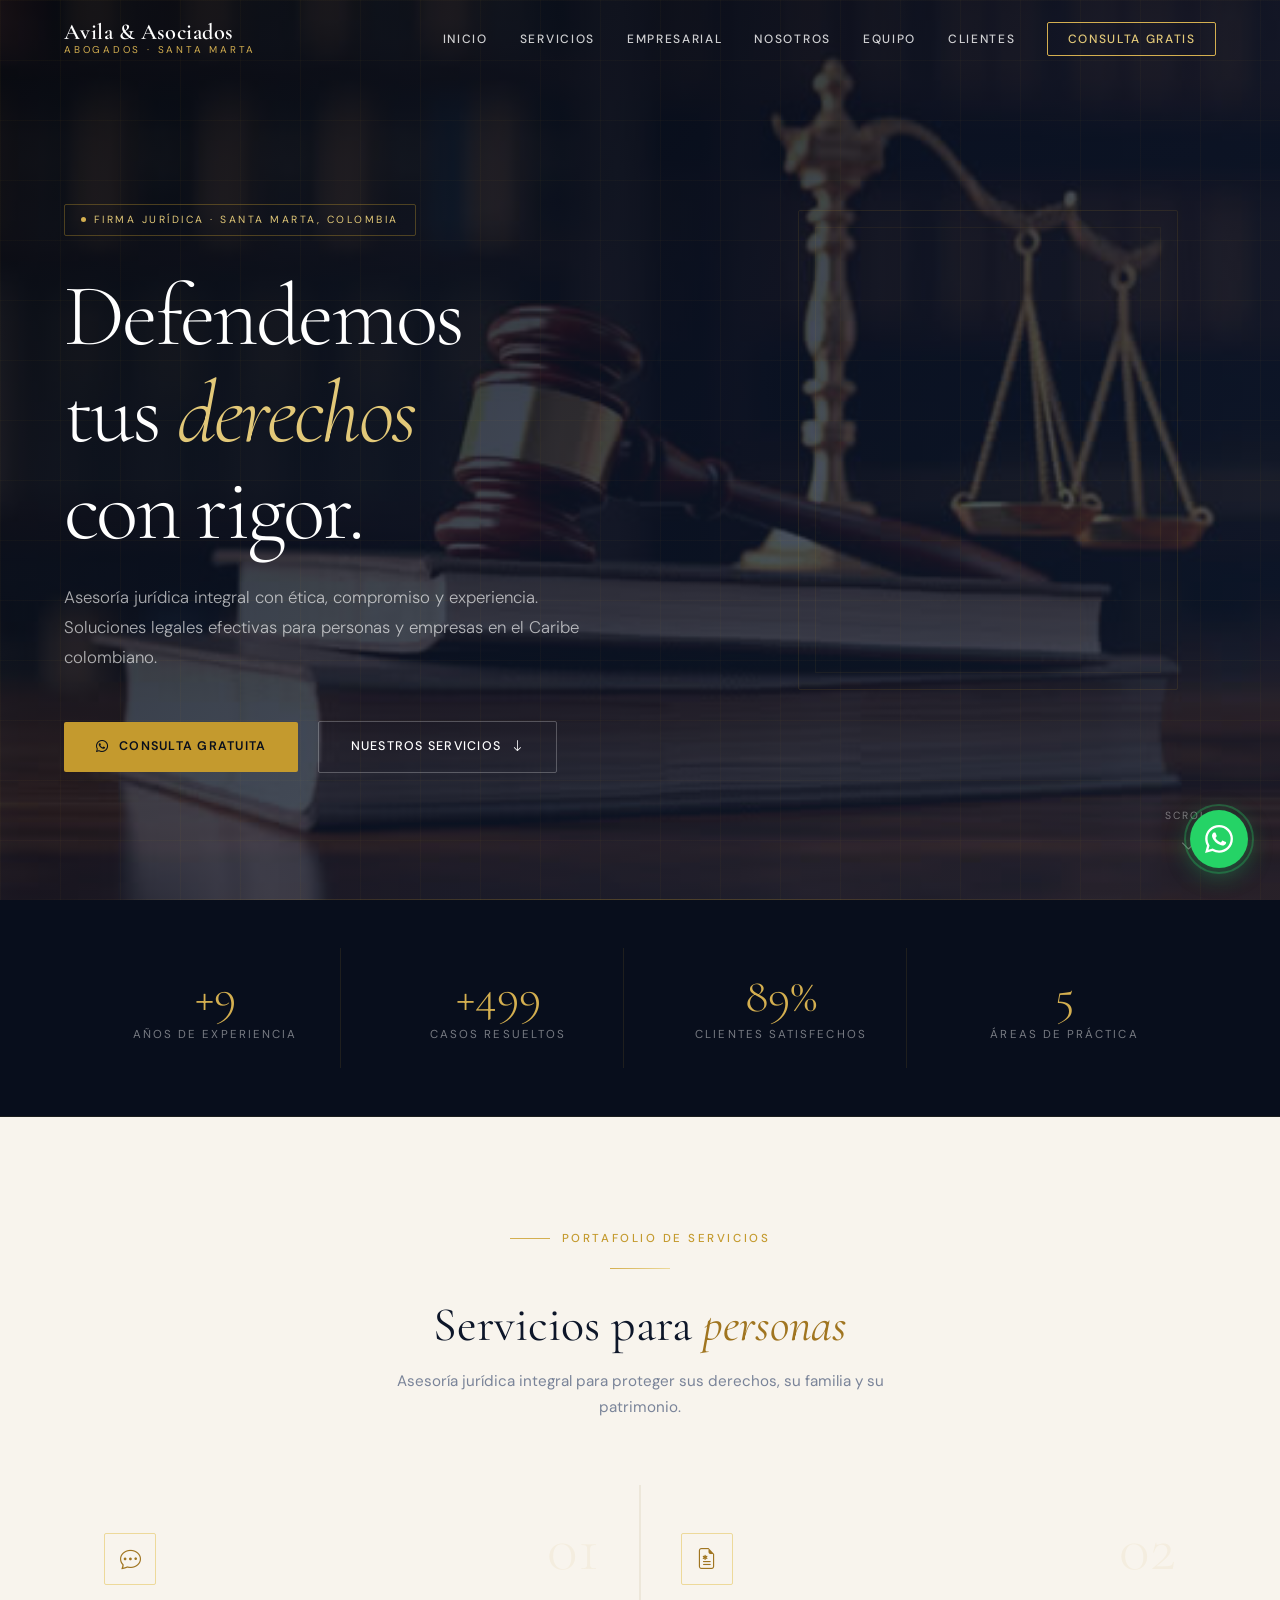
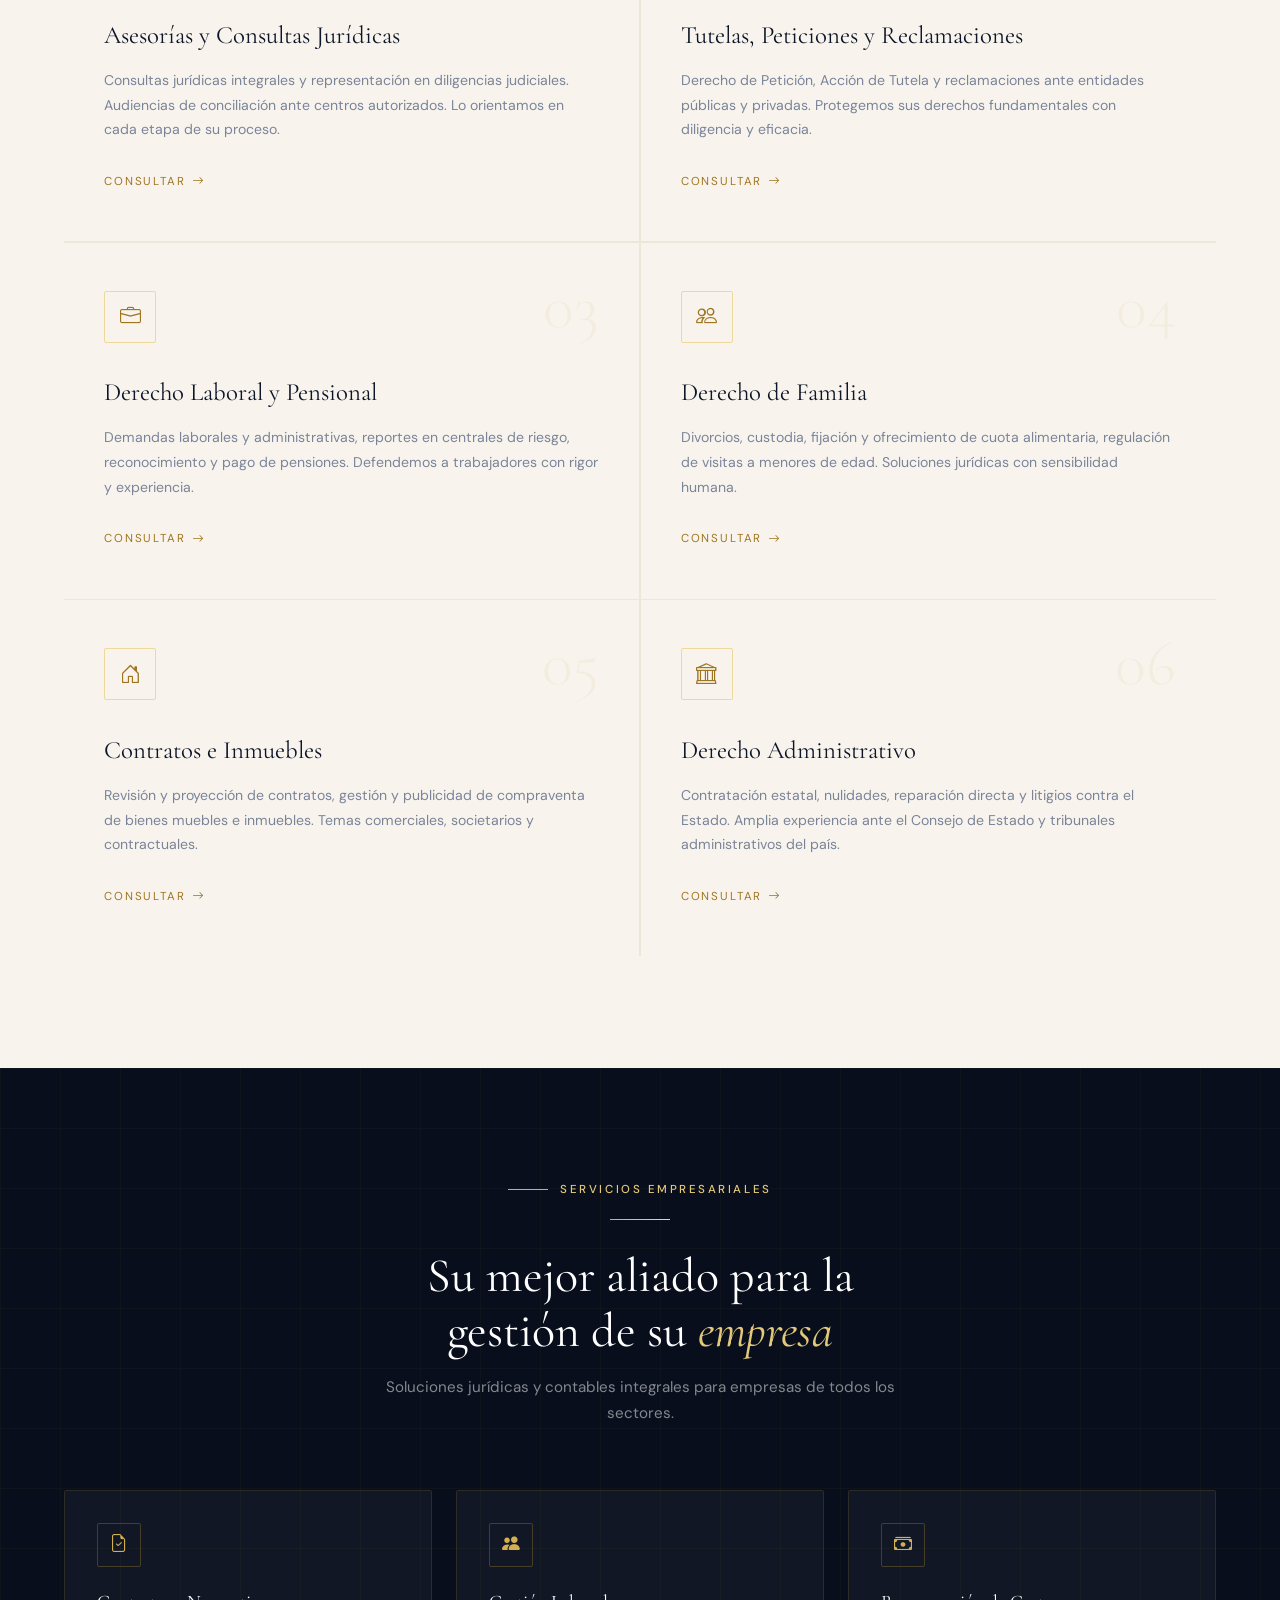
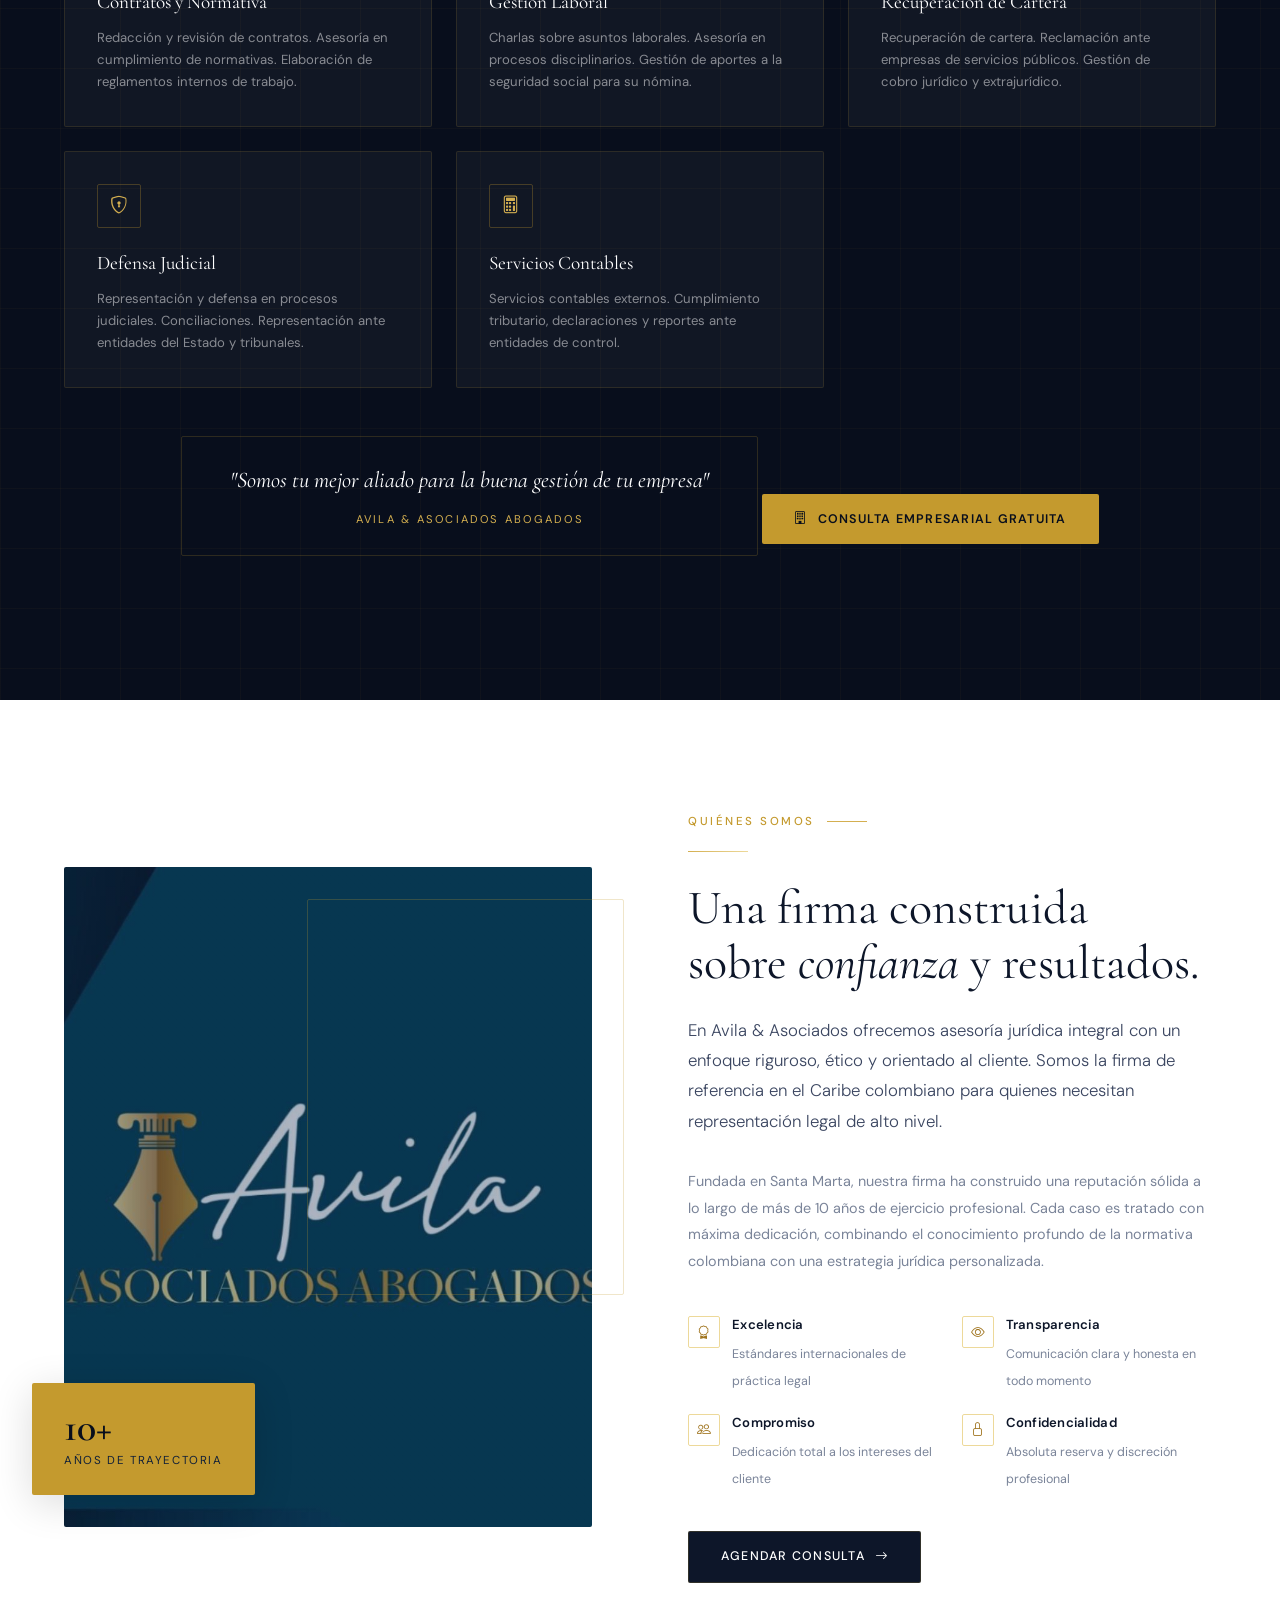
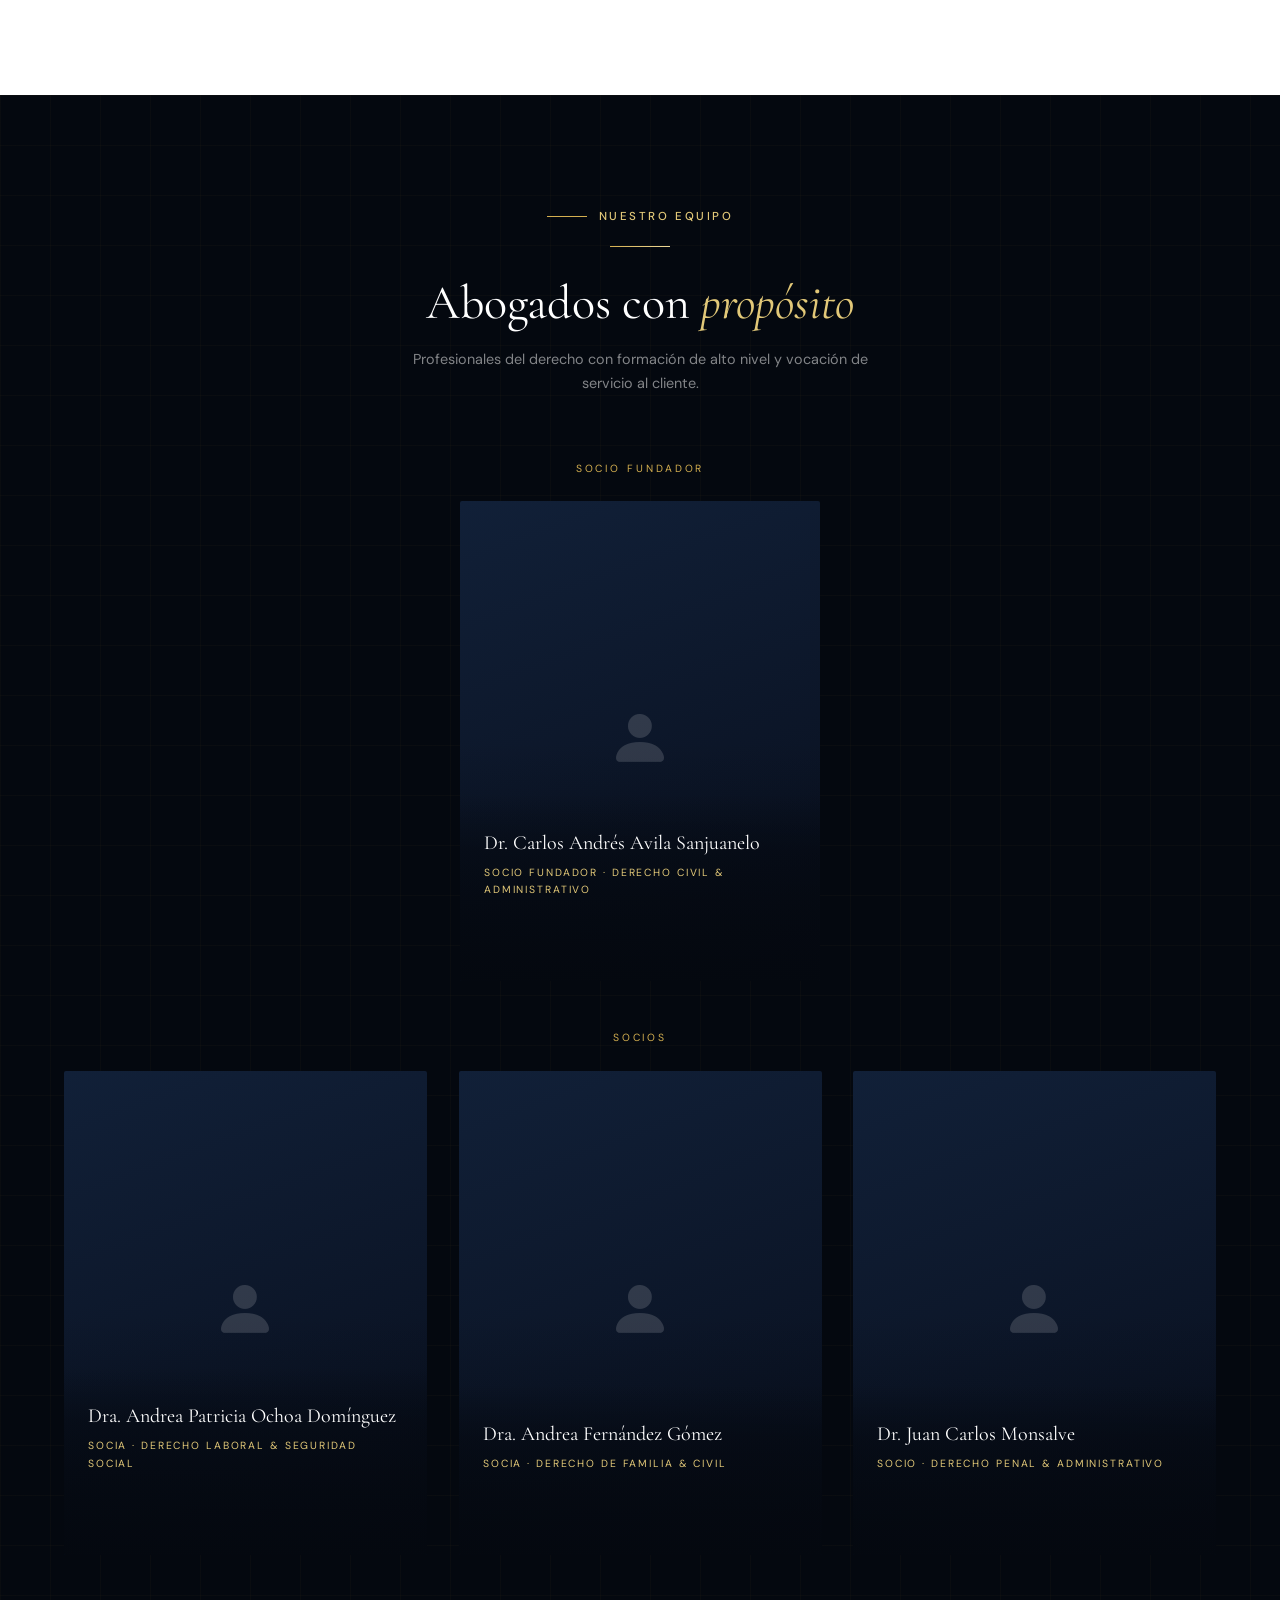
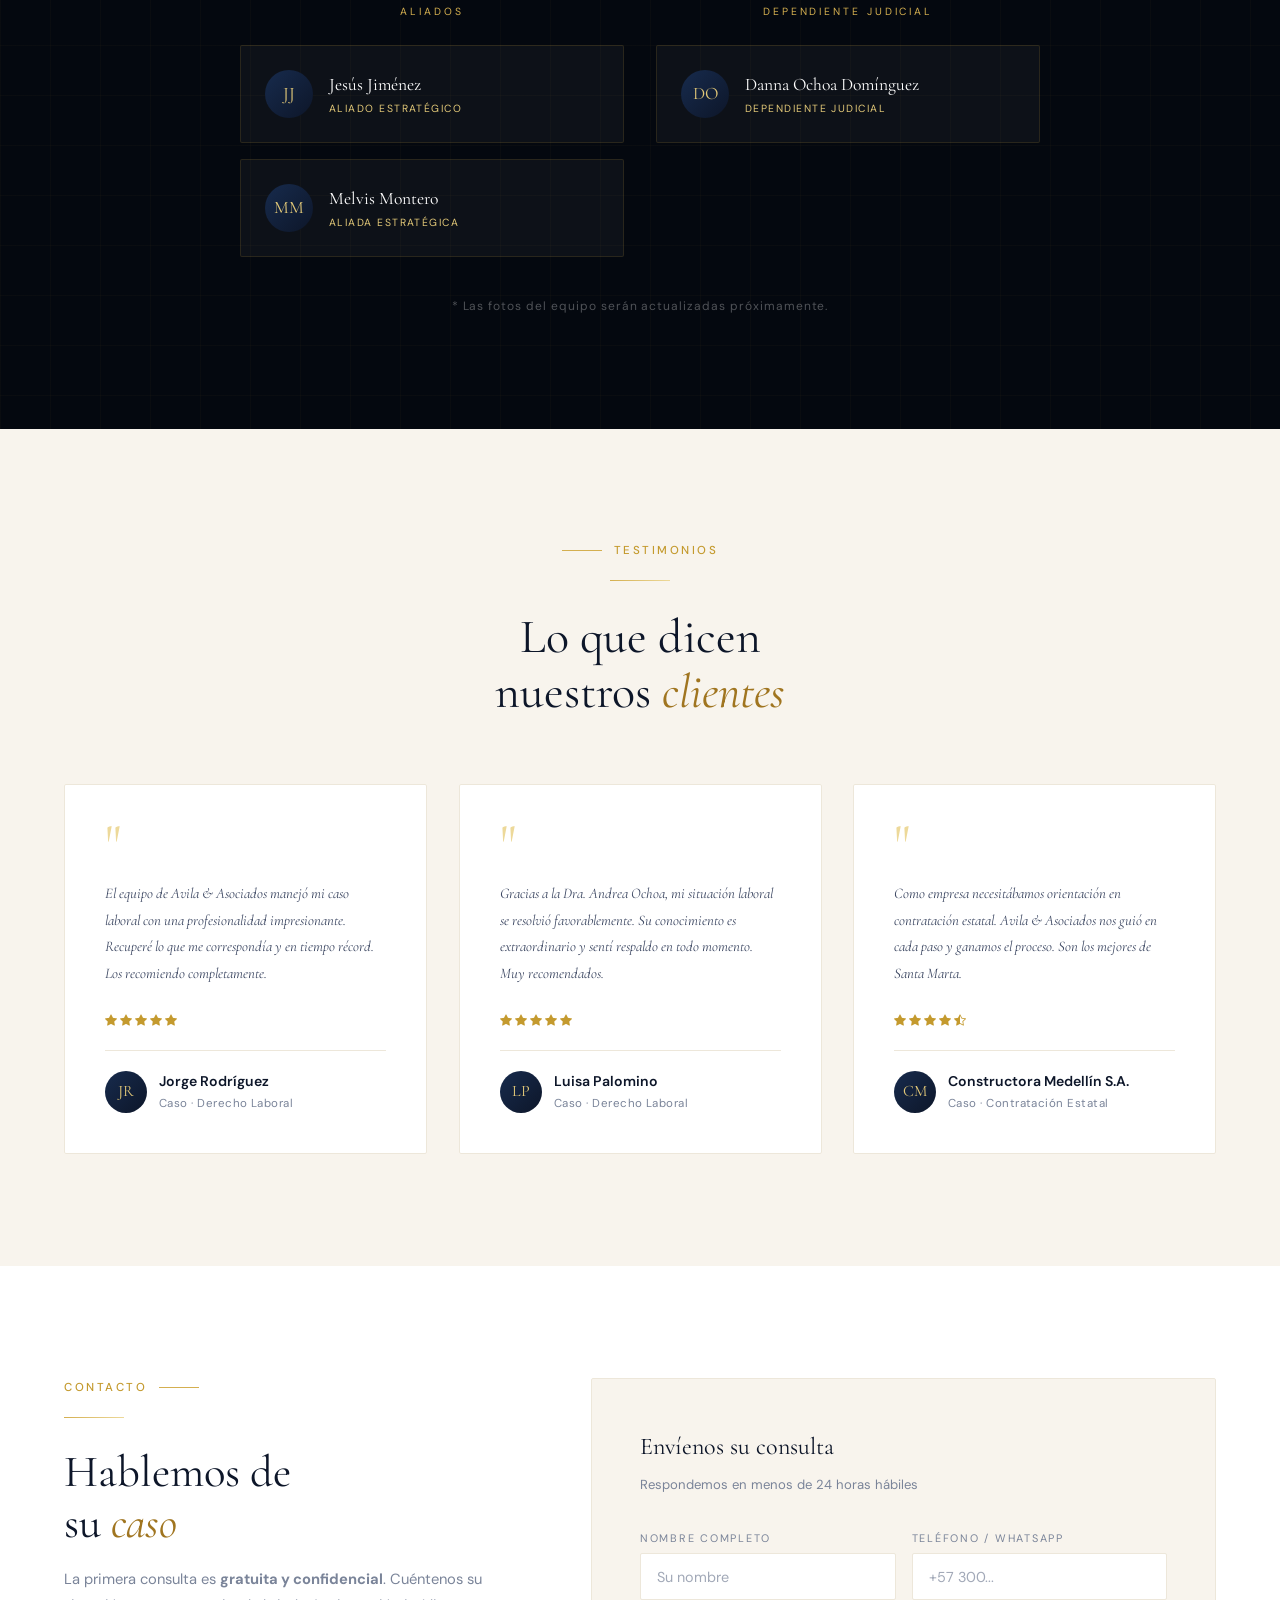
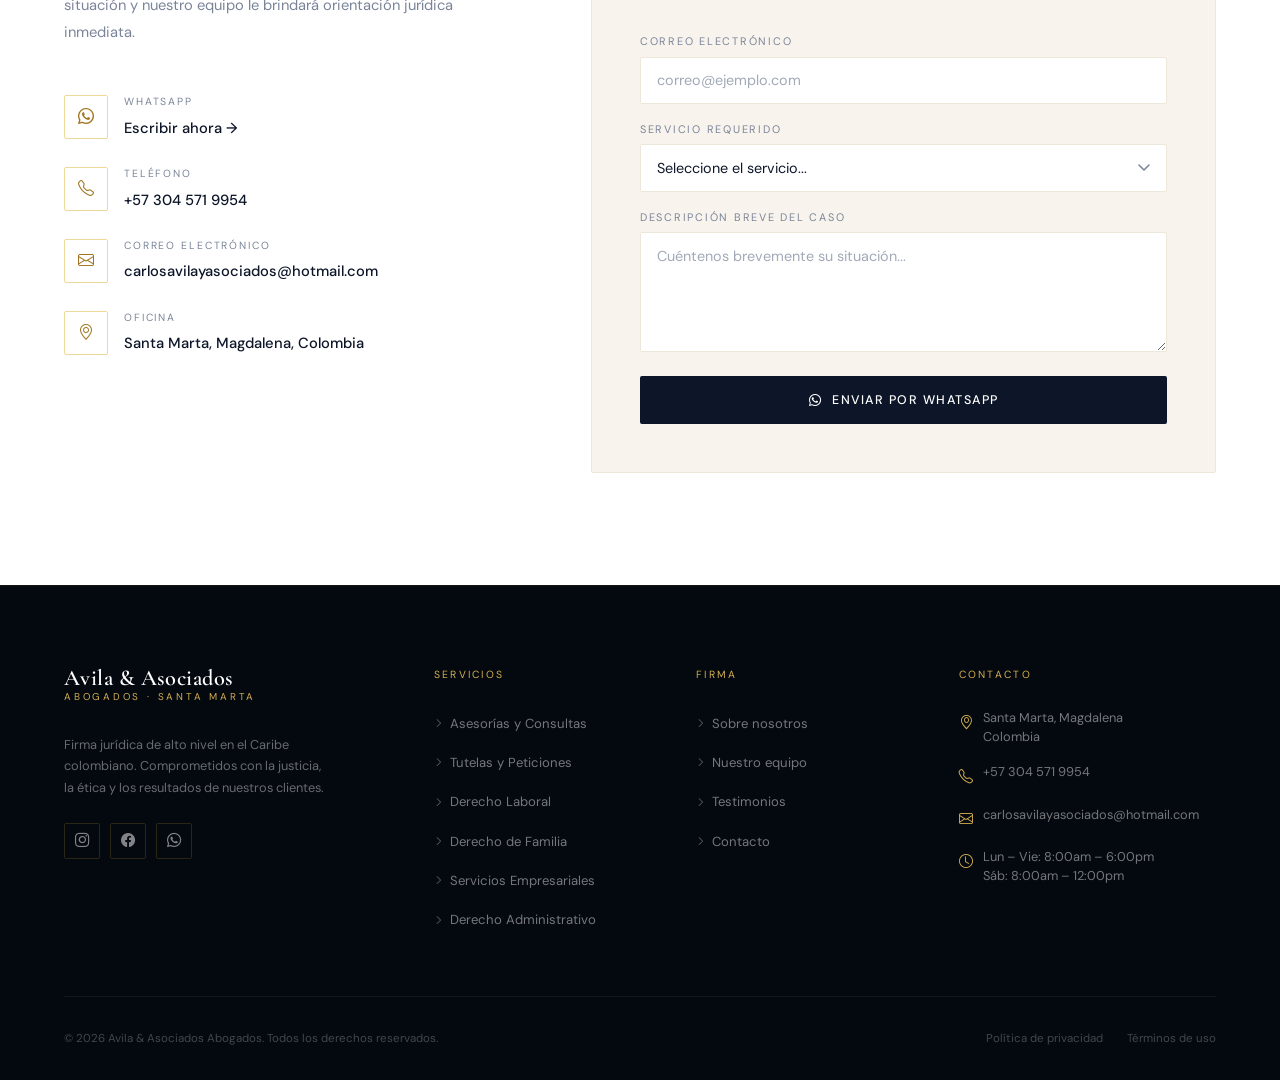
==== commit 692860dc: "cambio foto de nosotros" ====
--- a/index.html
+++ b/index.html
@@ -252,7 +252,7 @@
 
       <div class="about-image-wrap" data-aos="fade-right">
         <div class="about-image-placeholder"
-             style="background: linear-gradient(rgba(20,40,80,0.35), rgba(20,40,80,0.35)), url('imagenes/Foto de Nosotros.jpg') center/cover no-repeat;">
+             style="background: linear-gradient(rgba(20,40,80,0.35), rgba(20,40,80,0.35)), url('imagenes/logo.jpeg') center/cover no-repeat;">
         </div>
         <div class="about-image-overlay">
           <div class="about-overlay-num">10+</div>
--- a/styles.css
+++ b/styles.css
@@ -29,8 +29,8 @@
 
 /* RESET */
 *, *::before, *::after { box-sizing: border-box; margin: 0; padding: 0; }
-html { scroll-behavior: smooth; font-size: 16px; }
-body { font-family: var(--font-body); color: var(--text-primary); background: var(--white); overflow-x: hidden; line-height: 1.7; }
+html { scroll-behavior: smooth; font-size: 16px; overflow-x: hidden; max-width: 100%; }
+body { font-family: var(--font-body); color: var(--text-primary); background: var(--white); overflow-x: hidden; line-height: 1.7; max-width: 100%; }
 ::selection { background: var(--gold-400); color: var(--navy-900); }
 
 /* TIPOGRAFÍA */
@@ -318,28 +318,38 @@
 
   /* HERO */
   .hero-accent { display: none; }
-  .hero-content { padding: 100px 6% 0; }
-  .hero-title { font-size: 3rem; }
-  .hero-subtitle { font-size: 0.95rem; }
-  .hero-actions { flex-direction: column; align-items: flex-start; gap: 1rem; }
+  .hero-section {
+    min-height: 0 !important;
+    height: auto !important;
+    padding-bottom: 3rem;
+    align-items: flex-start;
+  }
+  .hero-content { padding: 110px 6% 2rem; max-width: 100%; }
+  .hero-title { font-size: 2.8rem; line-height: 1.05; }
+  .hero-subtitle { font-size: 0.92rem; margin-bottom: 2rem; max-width: 100%; }
+  .hero-actions { flex-direction: column; align-items: stretch; gap: 0.8rem; }
   .hero-actions .btn-primary,
-  .hero-actions .btn-outline { width: 100%; justify-content: center; }
-
-  /* STATS — horizontal scroll en móvil */
-  #stats { padding: 0; overflow-x: auto; -webkit-overflow-scrolling: touch; }
-  #stats::-webkit-scrollbar { display: none; }
+  .hero-actions .btn-outline { width: 100%; justify-content: center; padding: 0.85rem 1rem; }
+  .hero-badge { margin-bottom: 1.2rem; }
+  .scroll-indicator { display: none; }
+  .hero-divider { display: none; }
+
+  /* STATS — 2x2 en móvil */
+  #stats { padding: 0; overflow-x: hidden; }
   .stats-grid {
-    grid-template-columns: repeat(4, minmax(140px, 1fr));
+    grid-template-columns: repeat(2, 1fr);
     gap: 0;
-    max-width: none;
-    width: max-content;
-    min-width: 100%;
+    max-width: 100%;
+    width: 100%;
   }
   .stat-item {
     border-right: 1px solid rgba(196,154,46,0.12);
-    border-bottom: none;
-    padding: 2rem 1.2rem;
-  }
+    border-bottom: 1px solid rgba(196,154,46,0.12);
+    padding: 2rem 1rem;
+  }
+  .stat-item:nth-child(2) { border-right: none; }
+  .stat-item:nth-child(3) { border-bottom: none; }
+  .stat-item:nth-child(4) { border-right: none; border-bottom: none; }
   .stat-item:last-child { border-right: none; }
   .stat-number { font-size: 2.2rem; }
 
@@ -385,7 +395,8 @@
 }
 
 @media (max-width: 480px) {
-  .hero-title { font-size: 2.5rem; }
+  .hero-title { font-size: 2.3rem; }
+  .hero-content { padding: 90px 5% 3rem; }
   .stat-number { font-size: 2rem; }
   .btn-primary, .btn-outline, .btn-dark { padding: 0.85rem 1.5rem; font-size: 0.72rem; }
   .service-card { padding: 1.8rem 1.2rem; }
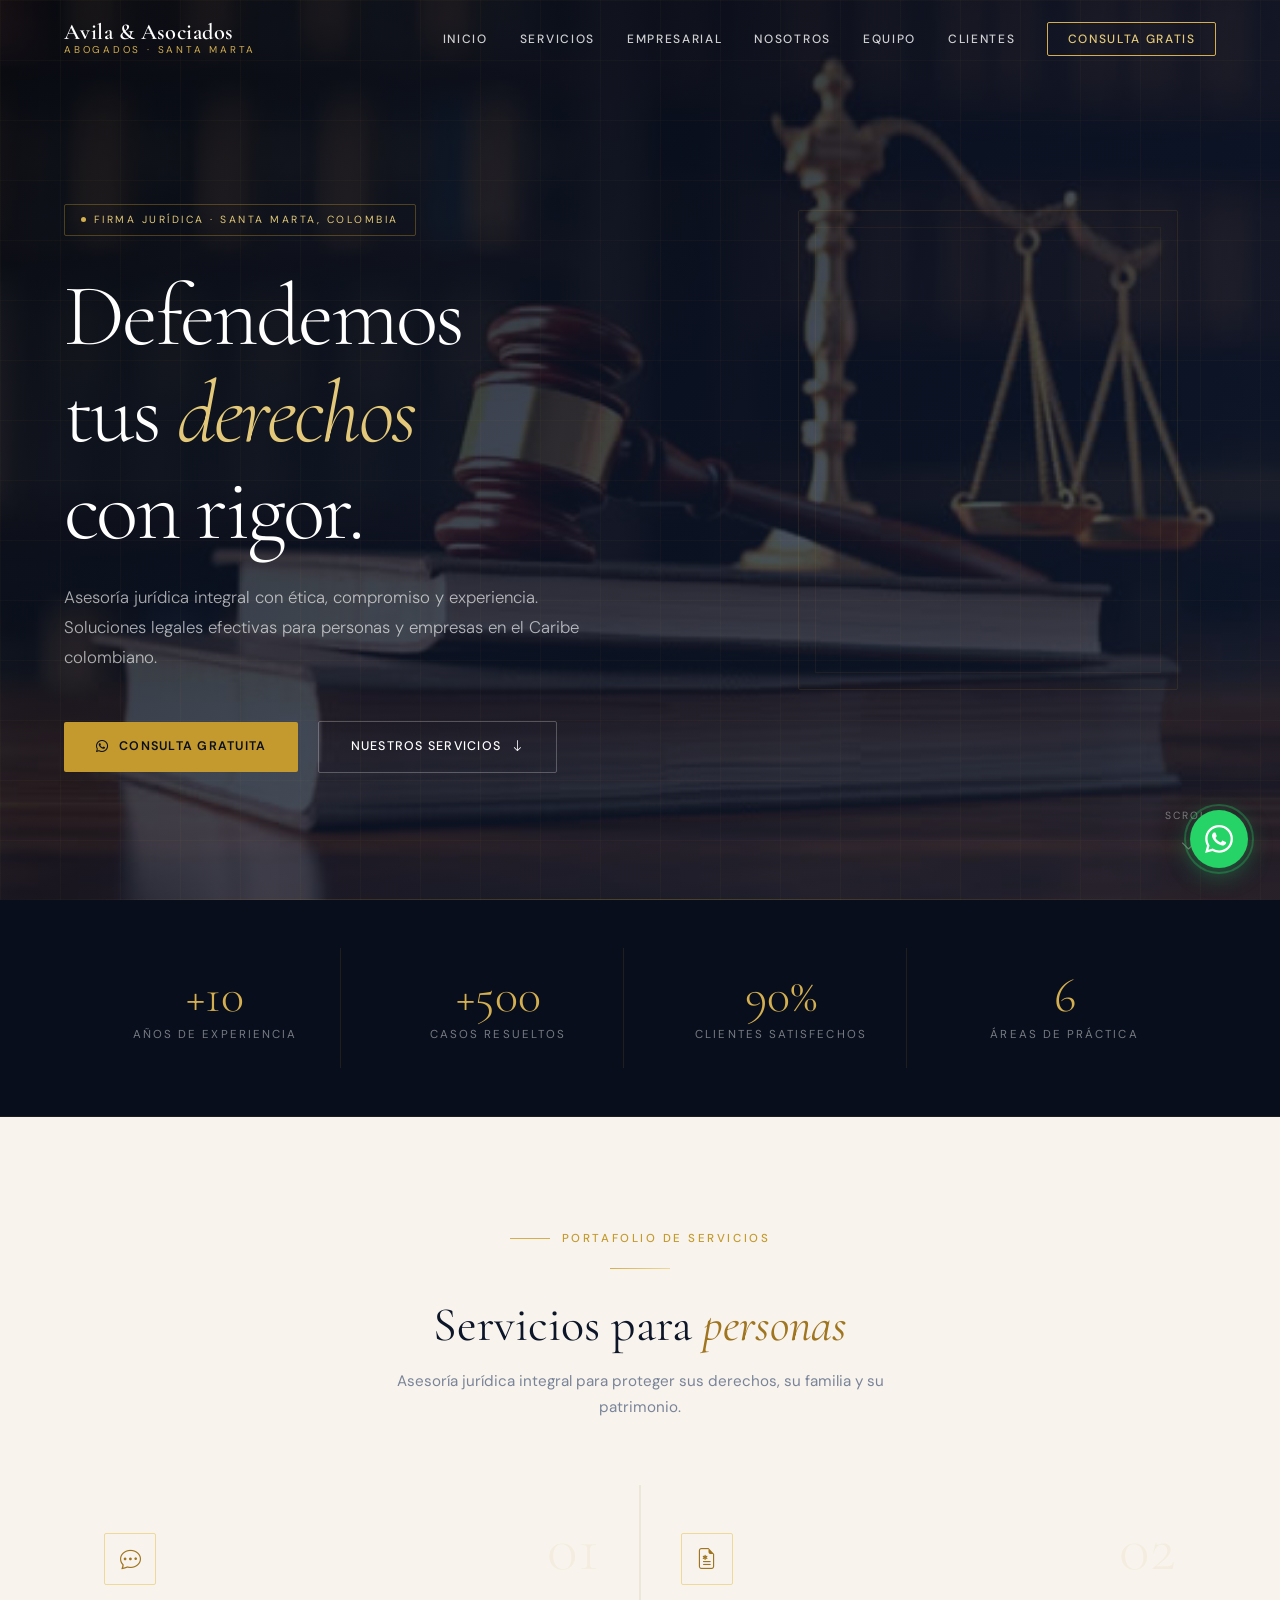
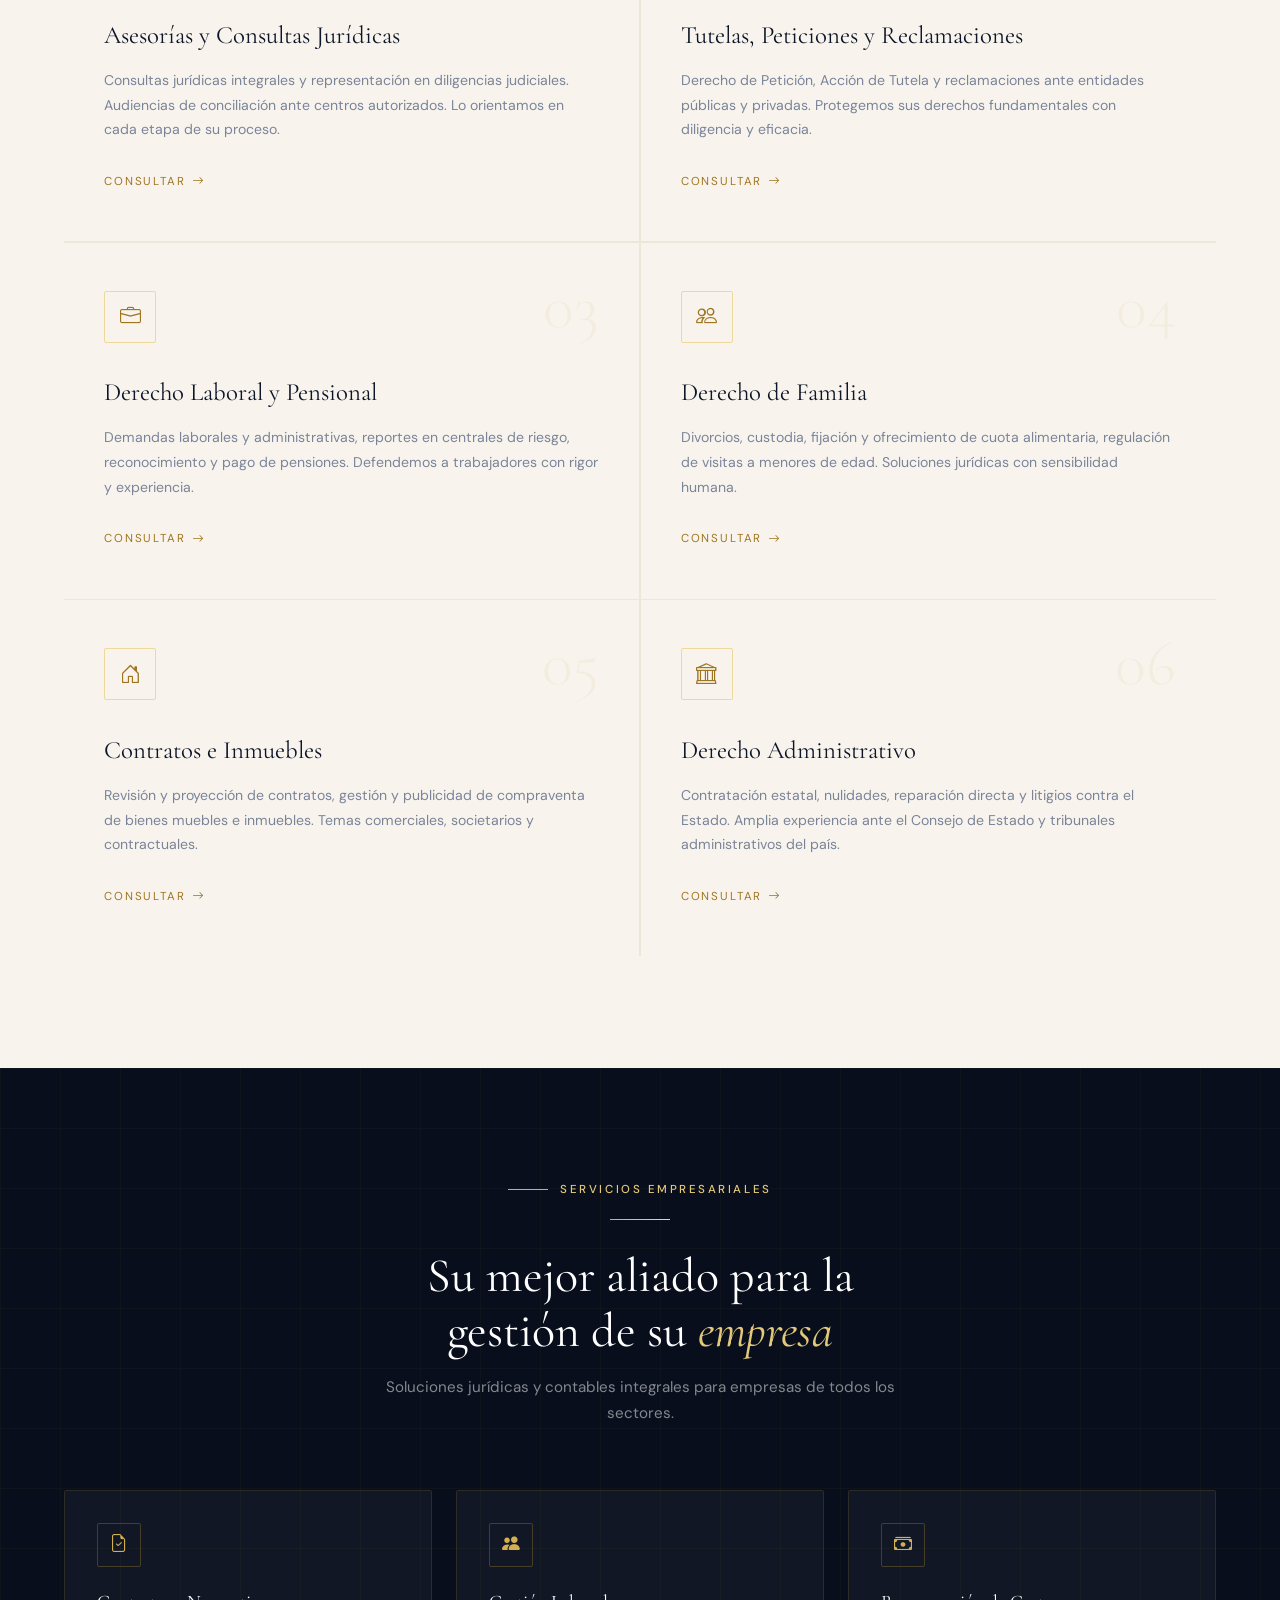
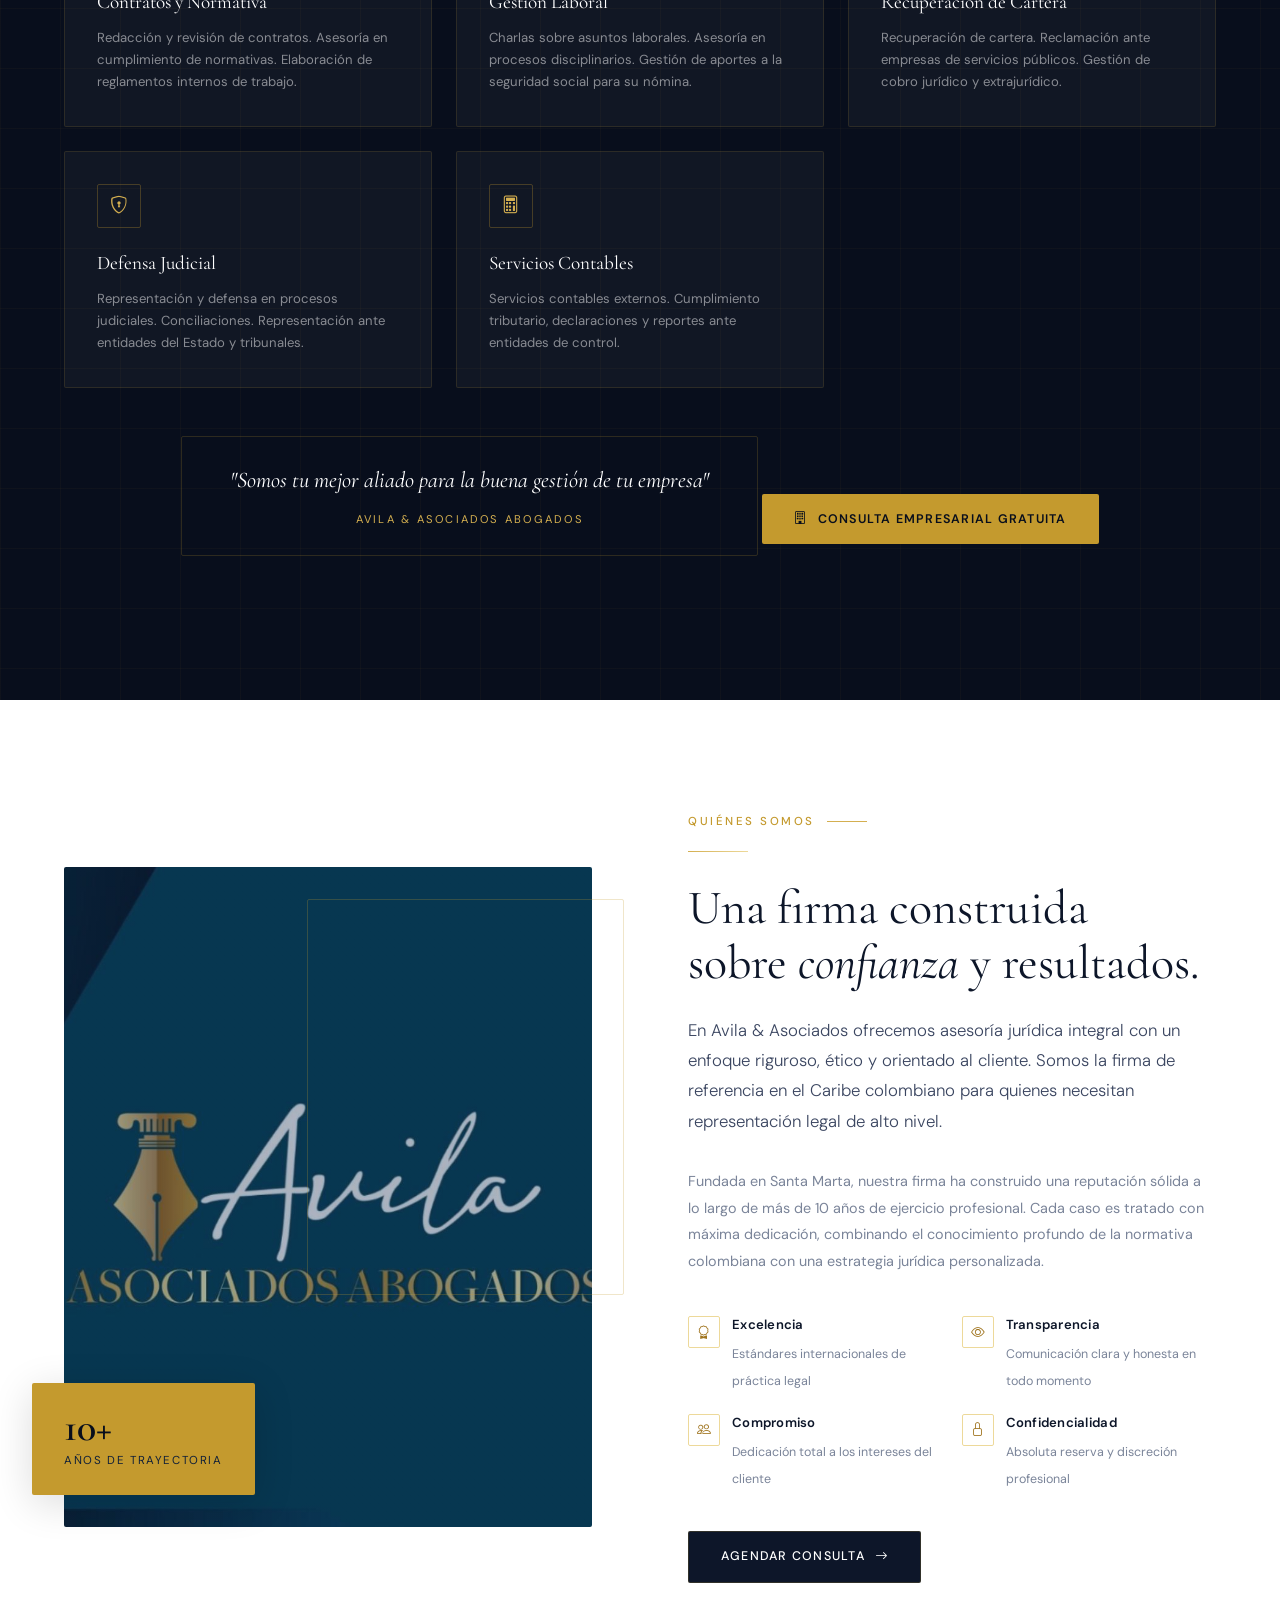
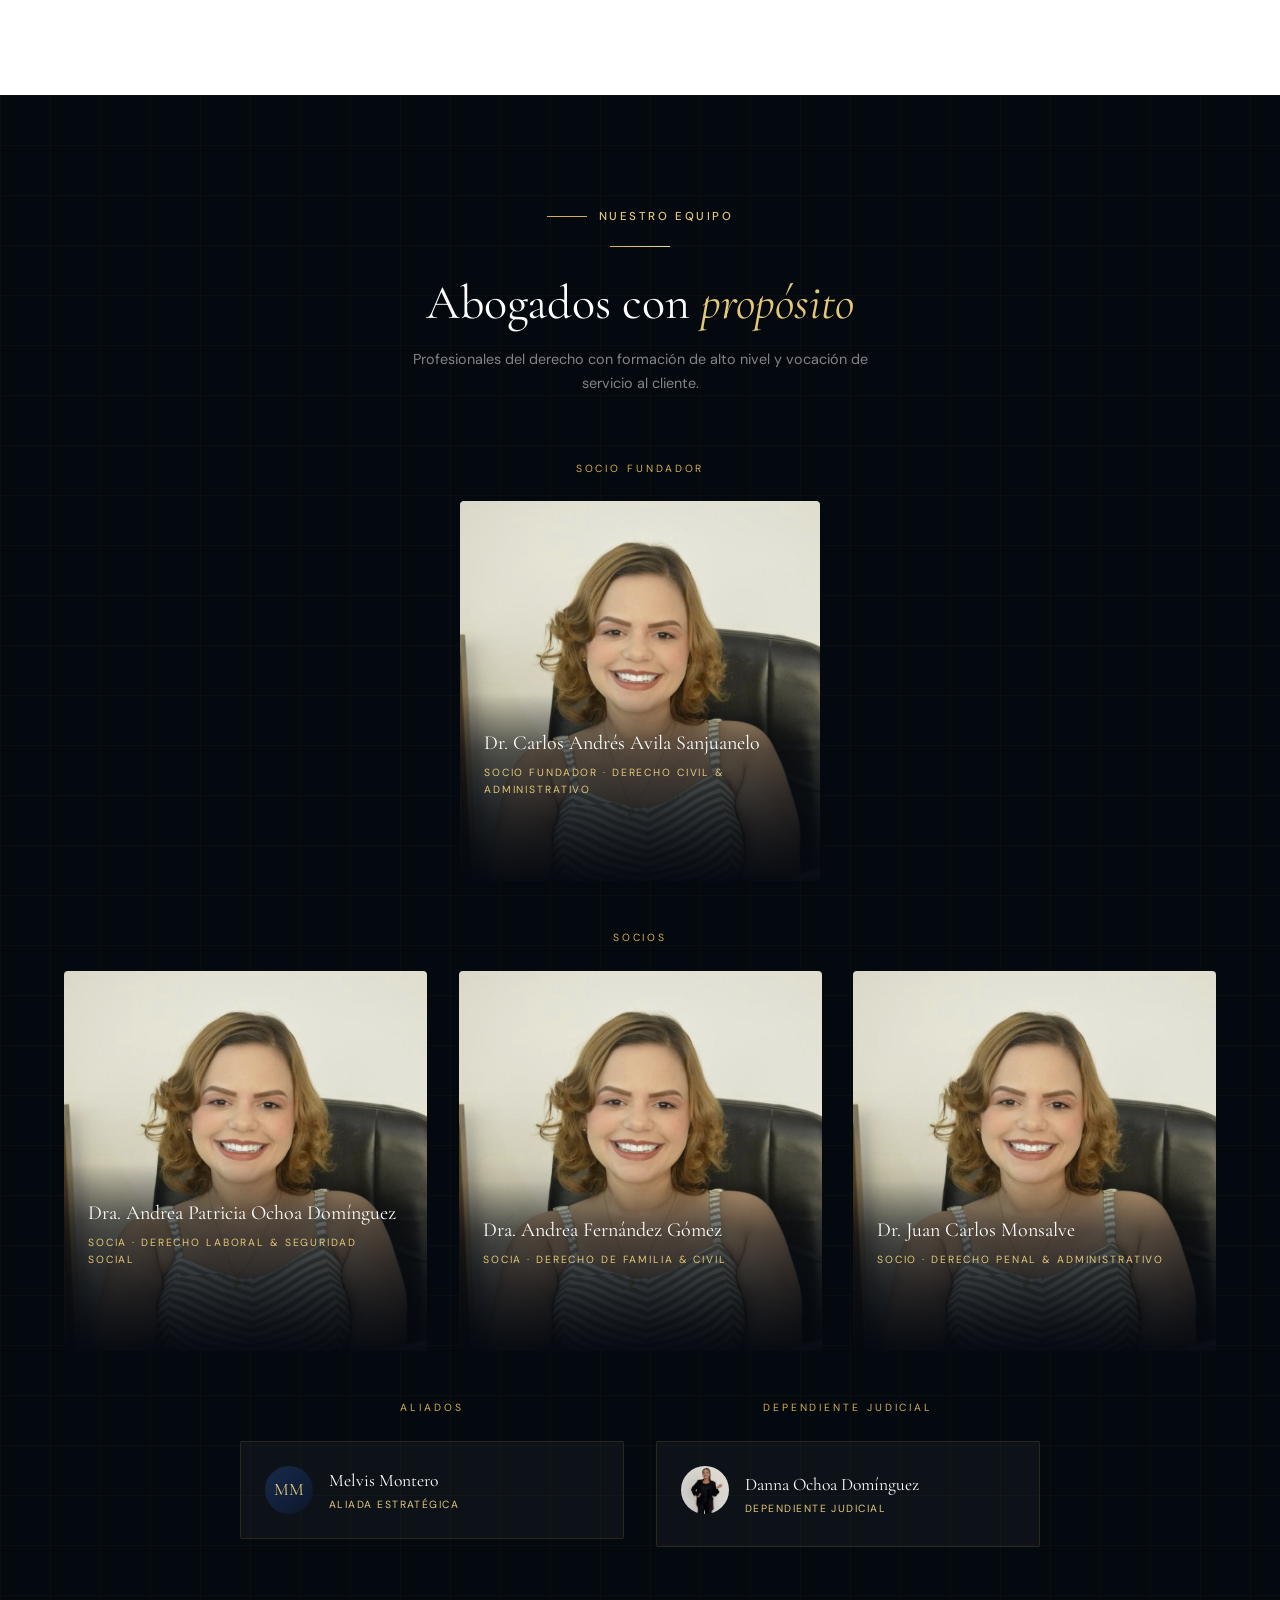
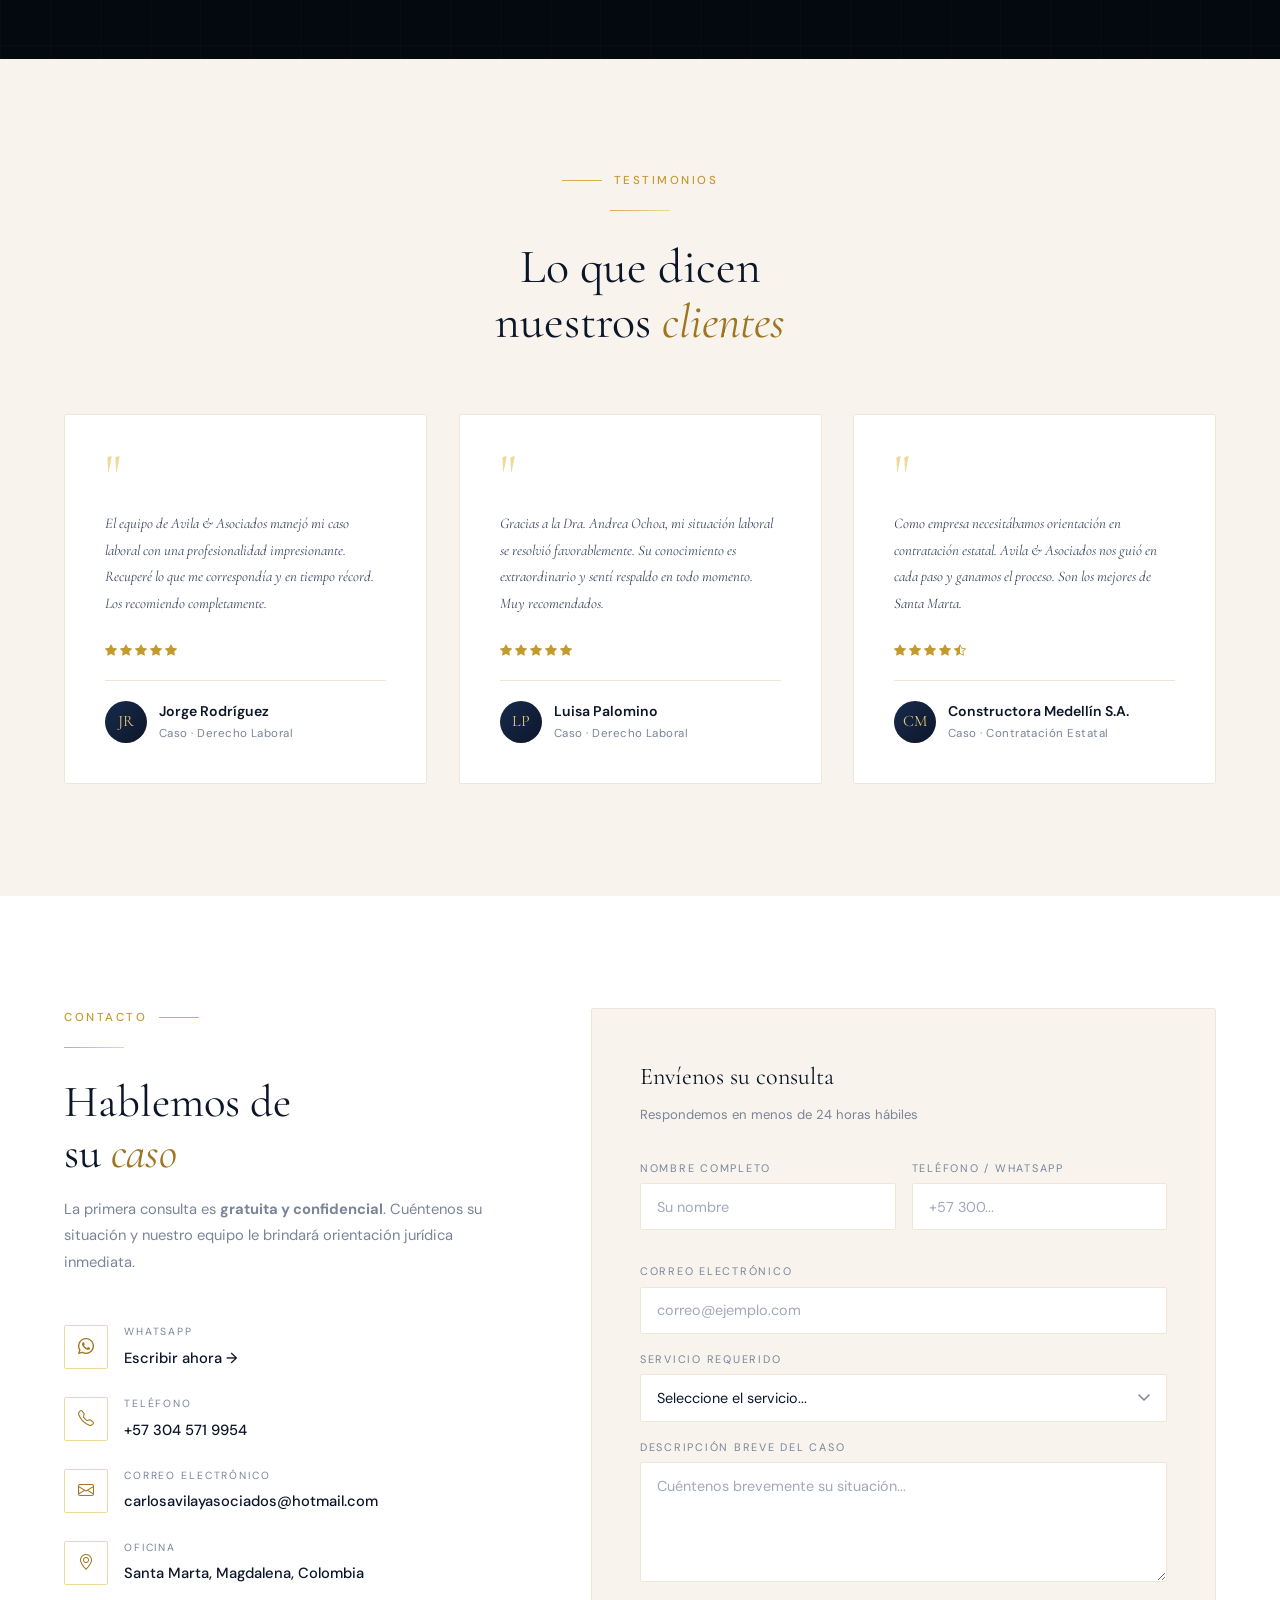
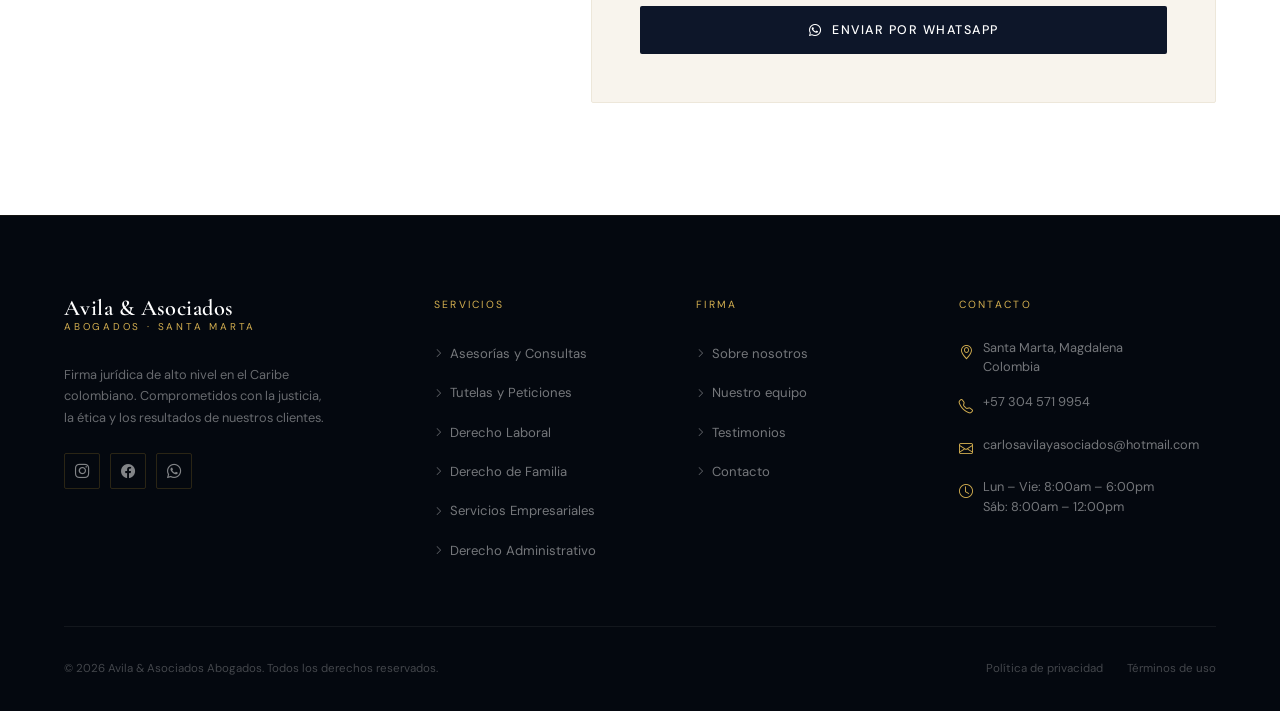
==== commit 50860183: "Actualizacion 25-05" ====
--- a/index.html
+++ b/index.html
@@ -19,7 +19,7 @@
 
   <!-- Estilos -->
   <link rel="stylesheet" href="styles.css">
-  <link rel="shortcut icon" type="image/x-icon" href="imagenes/logo.jpg">
+  <link rel="shortcut icon" type="image/x-icon" href="imagenes/logo.jpeg">
 </head>
 <body>
 
@@ -322,7 +322,9 @@
     <p style="font-size:0.65rem;letter-spacing:0.28em;text-transform:uppercase;color:var(--gold-400);margin-bottom:1.5rem;text-align:center;" data-aos="fade-up">Socio Fundador</p>
     <div class="team-grid" style="grid-template-columns:repeat(1,360px);justify-content:center;margin-bottom:3rem;">
       <div class="team-card" data-aos="fade-up" data-aos-delay="100">
-        <div class="team-photo-placeholder"><i class="bi bi-person-fill"></i></div>
+        <div class="team-photo-placeholder">
+          <img src="imagenes/fotoPerfilAndreOchoa.jpeg" alt="Andrea" class="team-photo">
+        </div>
         <div class="team-info">
           <div class="team-name">Dr. Carlos Andrés Avila Sanjuanelo</div>
           <div class="team-role">Socio Fundador · Derecho Civil & Administrativo</div>
@@ -338,7 +340,9 @@
     <p style="font-size:0.65rem;letter-spacing:0.28em;text-transform:uppercase;color:var(--gold-400);margin-bottom:1.5rem;text-align:center;" data-aos="fade-up">Socios</p>
     <div class="team-grid" style="margin-bottom:3rem;">
       <div class="team-card" data-aos="fade-up" data-aos-delay="100">
-        <div class="team-photo-placeholder"><i class="bi bi-person-fill"></i></div>
+        <div class="team-photo-placeholder">
+          <img src="imagenes/fotoPerfilAndreOchoa.jpeg" alt="Andrea" class="team-photo">
+        </div>
         <div class="team-info">
           <div class="team-name">Dra. Andrea Patricia Ochoa Domínguez</div>
           <div class="team-role">Socia · Derecho Laboral & Seguridad Social</div>
@@ -350,7 +354,9 @@
       </div>
 
       <div class="team-card" data-aos="fade-up" data-aos-delay="200">
-        <div class="team-photo-placeholder"><i class="bi bi-person-fill"></i></div>
+        <div class="team-photo-placeholder">
+          <img src="imagenes/fotoPerfilAndreOchoa.jpeg" alt="Andrea" class="team-photo">
+        </div>
         <div class="team-info">
           <div class="team-name">Dra. Andrea Fernández Gómez</div>
           <div class="team-role">Socia · Derecho de Familia & Civil</div>
@@ -362,7 +368,9 @@
       </div>
 
       <div class="team-card" data-aos="fade-up" data-aos-delay="300">
-        <div class="team-photo-placeholder"><i class="bi bi-person-fill"></i></div>
+        <div class="team-photo-placeholder">
+          <img src="imagenes/fotoPerfilAndreOchoa.jpeg" alt="Andrea" class="team-photo">
+        </div>
         <div class="team-info">
           <div class="team-name">Dr. Juan Carlos Monsalve</div>
           <div class="team-role">Socio · Derecho Penal & Administrativo</div>
@@ -383,14 +391,6 @@
         <div style="display:flex;flex-direction:column;gap:1rem;">
 
           <div style="background:rgba(255,255,255,0.04);border:1px solid rgba(196,154,46,0.15);border-radius:2px;padding:1.5rem;display:flex;align-items:center;gap:1rem;transition:all 0.3s ease;" onmouseover="this.style.borderColor='rgba(196,154,46,0.35)';this.style.background='rgba(196,154,46,0.06)'" onmouseout="this.style.borderColor='rgba(196,154,46,0.15)';this.style.background='rgba(255,255,255,0.04)'">
-            <div style="width:48px;height:48px;border-radius:50%;background:linear-gradient(135deg,var(--navy-600),var(--navy-800));display:flex;align-items:center;justify-content:center;color:var(--gold-300);font-family:var(--font-display);font-size:1.1rem;flex-shrink:0;">JJ</div>
-            <div>
-              <div style="font-family:var(--font-display);font-size:1.1rem;color:var(--white);font-weight:400;">Jesús Jiménez</div>
-              <div style="font-size:0.65rem;letter-spacing:0.14em;text-transform:uppercase;color:var(--gold-300);">Aliado estratégico</div>
-            </div>
-          </div>
-
-          <div style="background:rgba(255,255,255,0.04);border:1px solid rgba(196,154,46,0.15);border-radius:2px;padding:1.5rem;display:flex;align-items:center;gap:1rem;transition:all 0.3s ease;" onmouseover="this.style.borderColor='rgba(196,154,46,0.35)';this.style.background='rgba(196,154,46,0.06)'" onmouseout="this.style.borderColor='rgba(196,154,46,0.15)';this.style.background='rgba(255,255,255,0.04)'">
             <div style="width:48px;height:48px;border-radius:50%;background:linear-gradient(135deg,var(--navy-600),var(--navy-800));display:flex;align-items:center;justify-content:center;color:var(--gold-300);font-family:var(--font-display);font-size:1.1rem;flex-shrink:0;">MM</div>
             <div>
               <div style="font-family:var(--font-display);font-size:1.1rem;color:var(--white);font-weight:400;">Melvis Montero</div>
@@ -407,7 +407,9 @@
         <div style="display:flex;flex-direction:column;gap:1rem;">
 
           <div style="background:rgba(255,255,255,0.04);border:1px solid rgba(196,154,46,0.15);border-radius:2px;padding:1.5rem;display:flex;align-items:center;gap:1rem;transition:all 0.3s ease;" onmouseover="this.style.borderColor='rgba(196,154,46,0.35)';this.style.background='rgba(196,154,46,0.06)'" onmouseout="this.style.borderColor='rgba(196,154,46,0.15)';this.style.background='rgba(255,255,255,0.04)'">
-            <div style="width:48px;height:48px;border-radius:50%;background:linear-gradient(135deg,var(--navy-600),var(--navy-800));display:flex;align-items:center;justify-content:center;color:var(--gold-300);font-family:var(--font-display);font-size:1.1rem;flex-shrink:0;">DO</div>
+            <div>
+              <img src="imagenes/FotoDannaOchoa.jpeg" alt="danna-ochoa" style="width:48px;height:48px;border-radius:50%;object-fit:cover;">
+            </div>
             <div>
               <div style="font-family:var(--font-display);font-size:1.1rem;color:var(--white);font-weight:400;">Danna Ochoa Domínguez</div>
               <div style="font-size:0.65rem;letter-spacing:0.14em;text-transform:uppercase;color:var(--gold-300);">Dependiente Judicial</div>
@@ -419,9 +421,6 @@
 
     </div>
 
-    <p style="text-align:center;color:rgba(255,255,255,0.3);font-size:0.75rem;margin-top:2.5rem;letter-spacing:0.08em;">
-      * Las fotos del equipo serán actualizadas próximamente.
-    </p>
   </div>
 </section>
 
--- a/styles.css
+++ b/styles.css
@@ -402,4 +402,19 @@
   .service-card { padding: 1.8rem 1.2rem; }
   .contact-form-wrap { padding: 1.2rem; }
   .testimonial-card { padding: 1.8rem 1.2rem; }
+}
+
+.team-photo-placeholder{
+    width: 100%;
+    height: 380px;
+    overflow: hidden;
+    border-radius: 4px;
+    background: #0d1b3d;
+}
+
+.team-photo{
+    width: 100%;
+    height: 100%;
+    object-fit: cover;
+    display: block;
 }
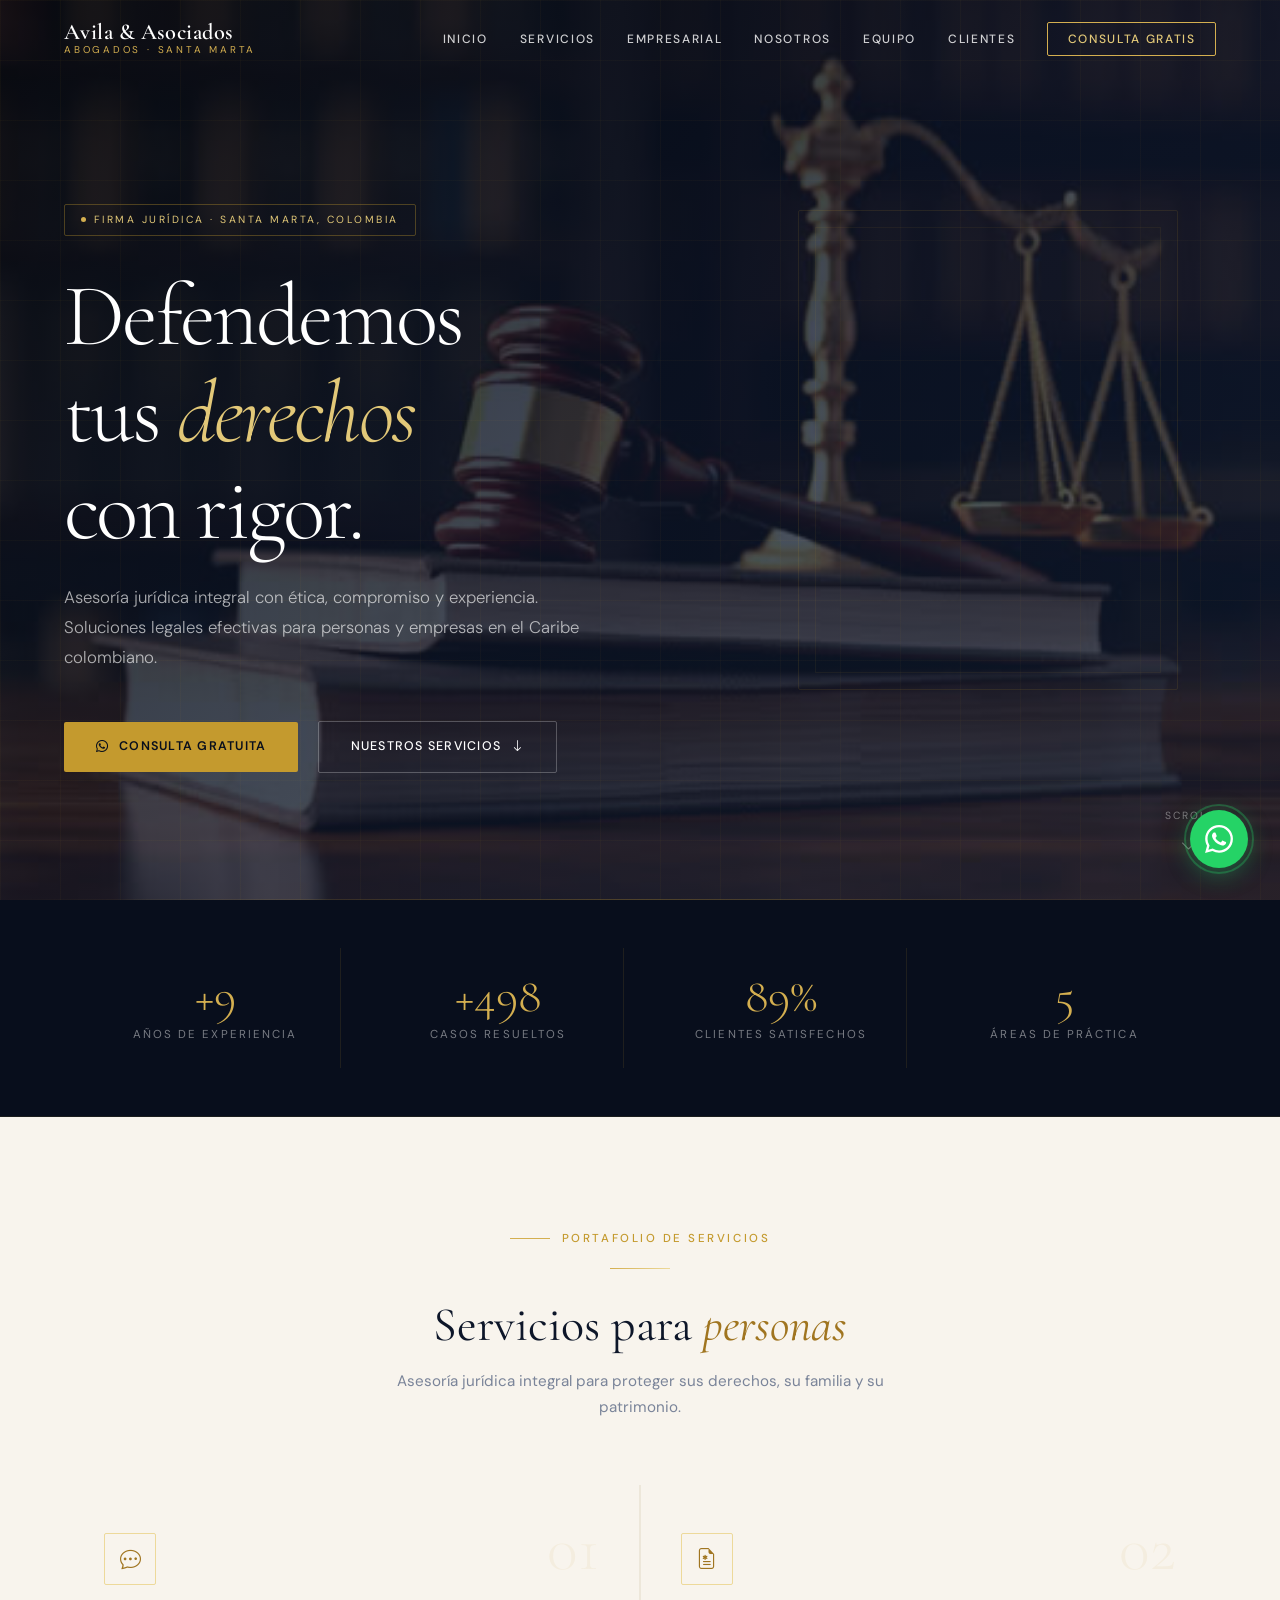
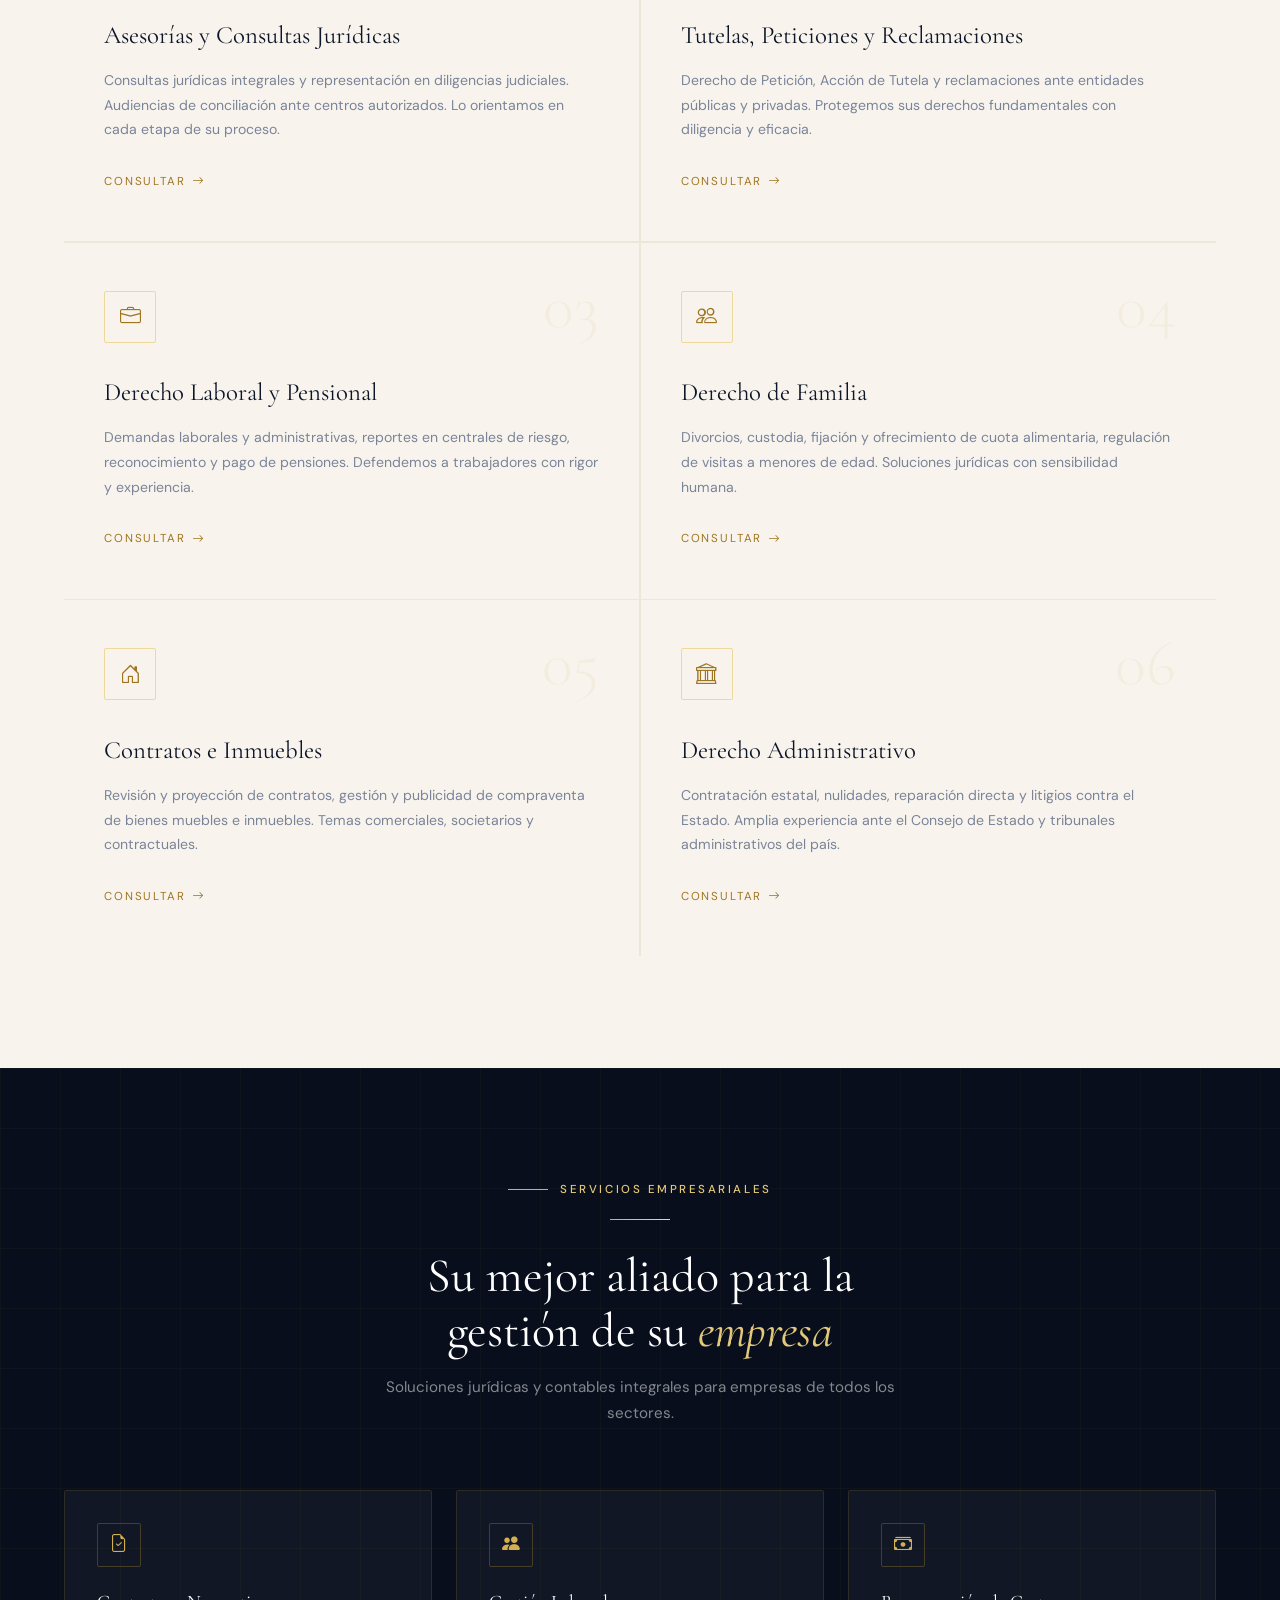
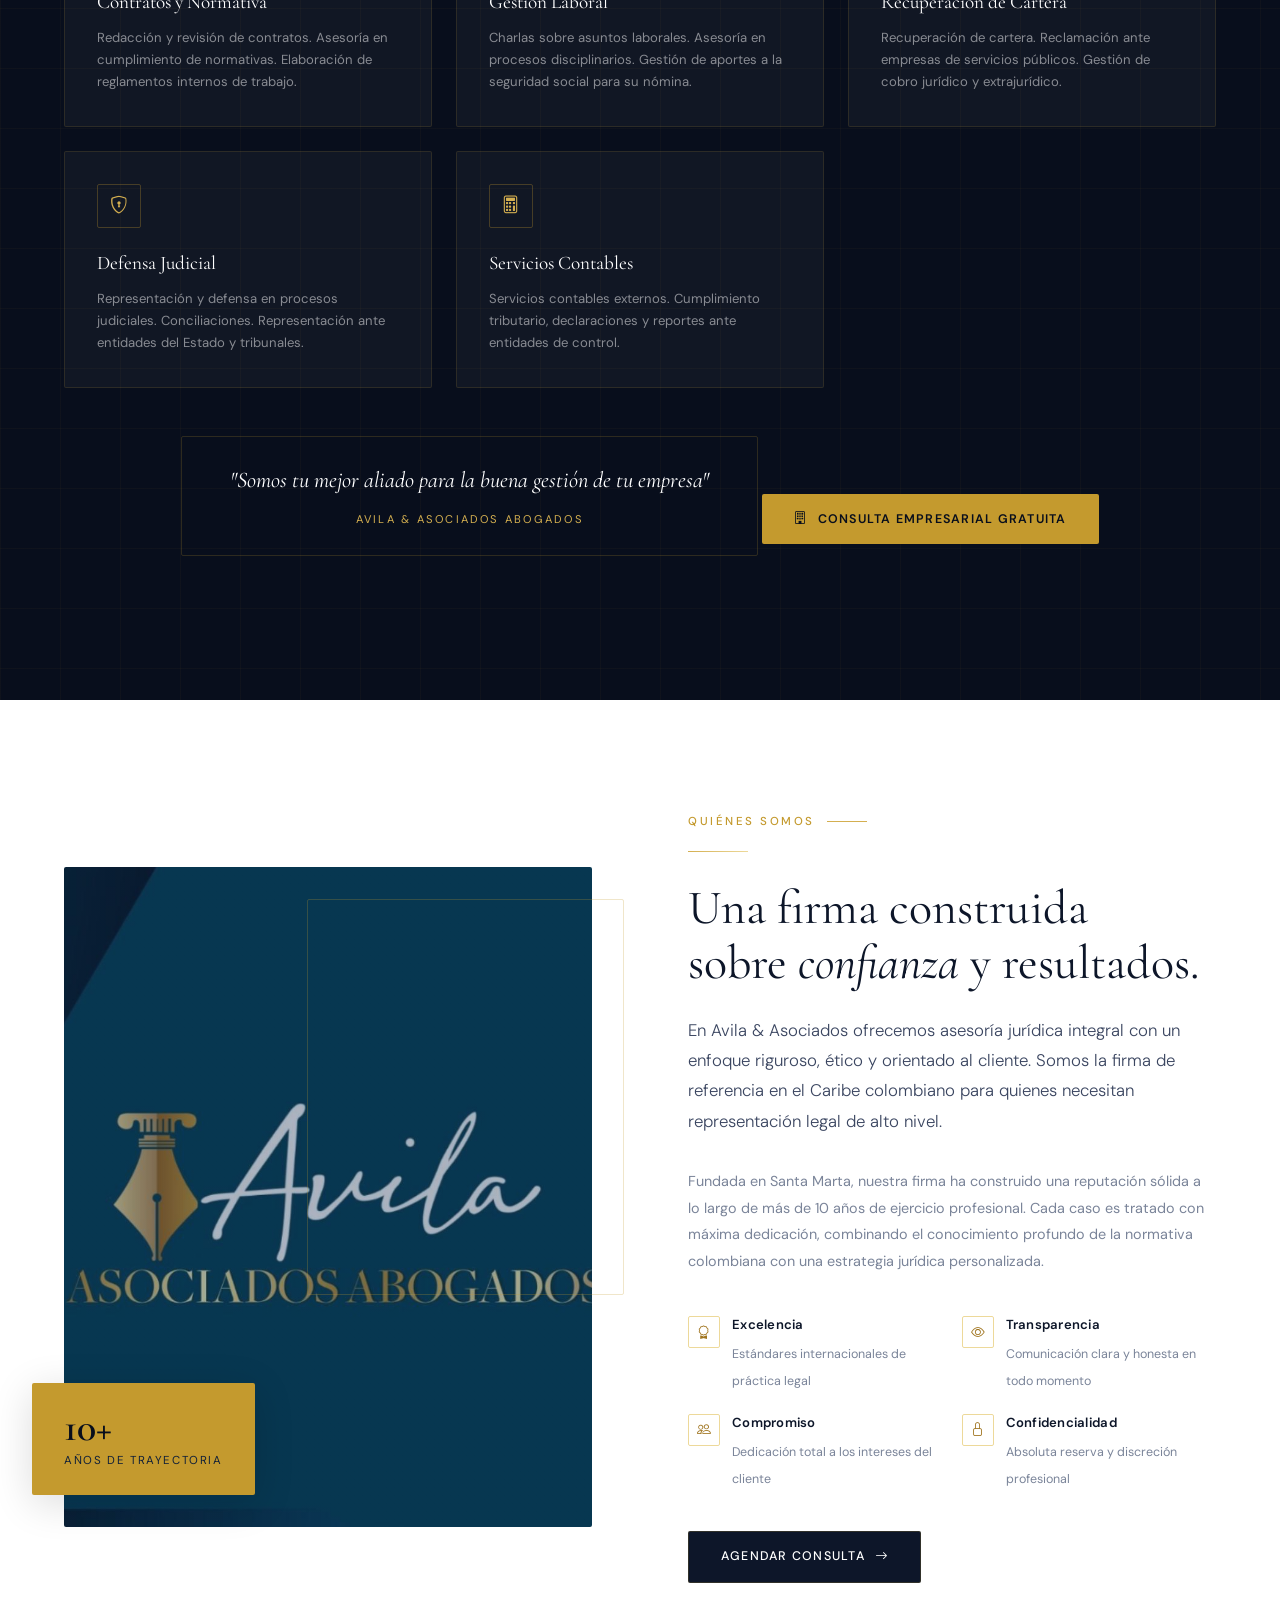
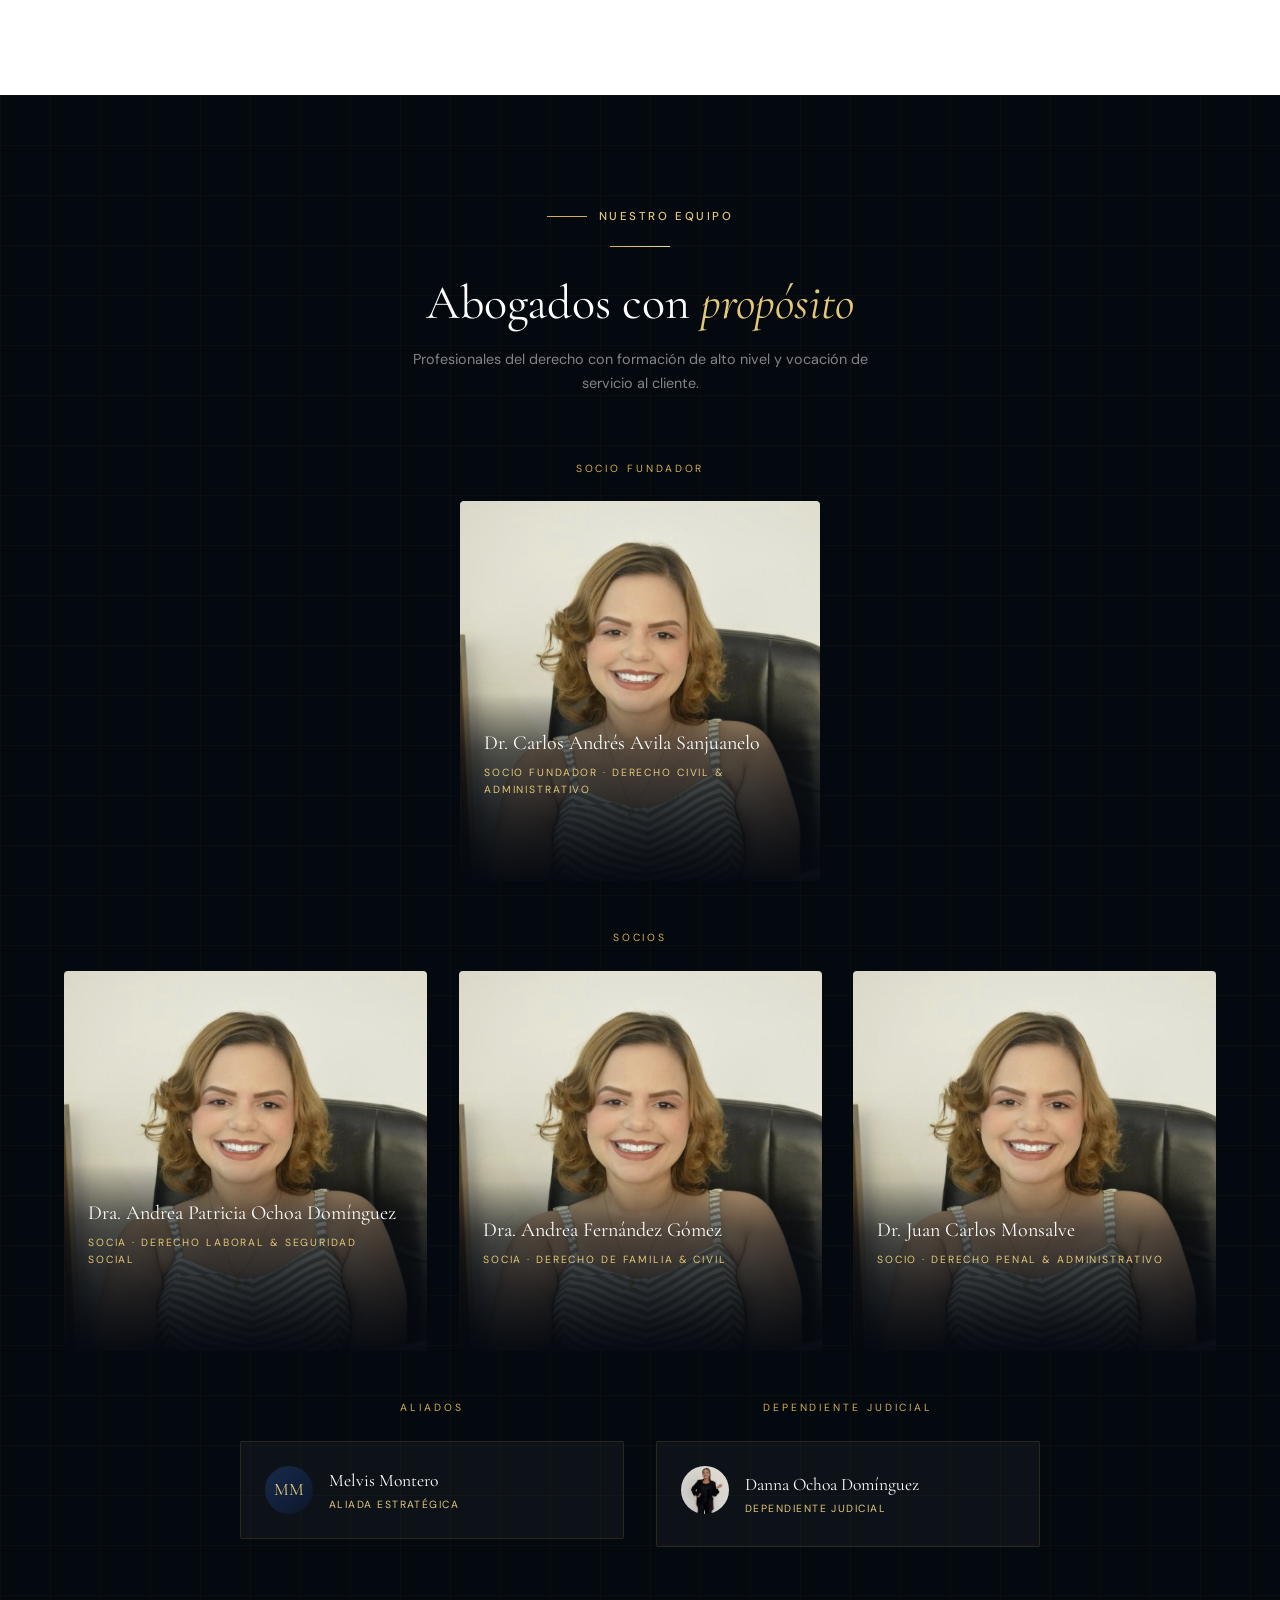
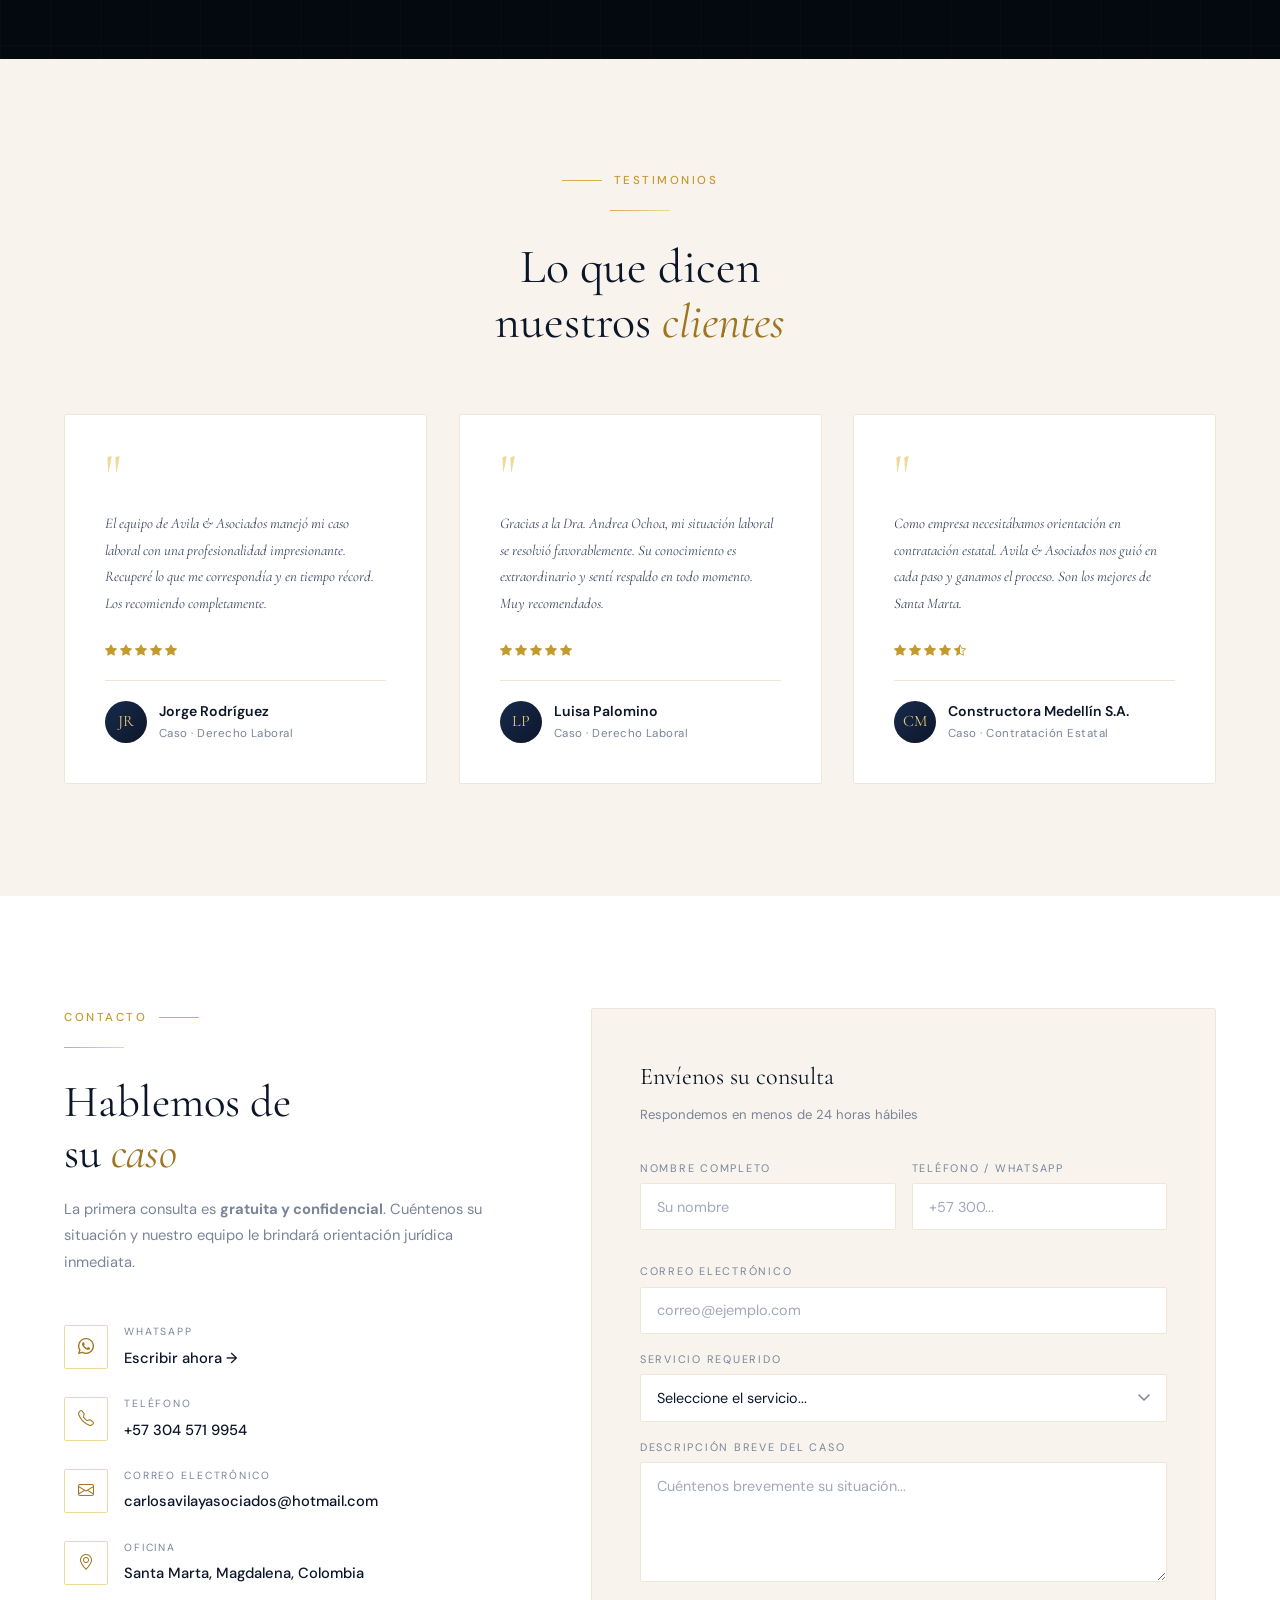
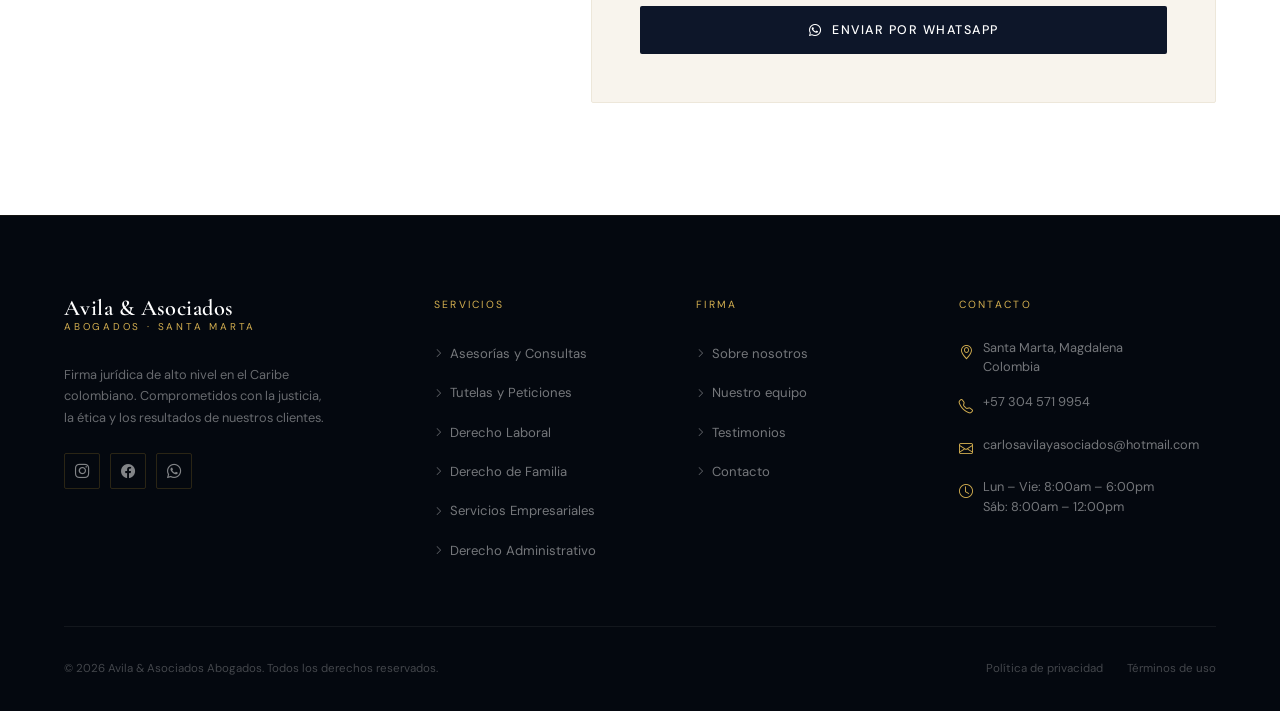
==== commit 7aaaedab: "Actualizacion Wsp desde Android" ====
--- a/index.html
+++ b/index.html
@@ -72,7 +72,7 @@
       Asesoría jurídica integral con ética, compromiso y experiencia. Soluciones legales efectivas para personas y empresas en el Caribe colombiano.
     </p>
     <div class="hero-actions" data-aos="fade-up" data-aos-delay="450">
-      <a href="https://api.whatsapp.com/message/NNACI7FQ3ROXK1?autoload=1&app_absent=0" class="btn-primary" target="_blank" rel="noopener">
+      <a href="https://wa.me/573045719954" class="btn-primary" target="_blank" rel="noopener">
         <i class="bi bi-whatsapp"></i> Consulta gratuita
       </a>
       <a href="#servicios" class="btn-outline">
@@ -509,7 +509,7 @@
             <div class="contact-item-icon"><i class="bi bi-whatsapp"></i></div>
             <div>
               <div class="contact-item-label">WhatsApp</div>
-              <a href="https://api.whatsapp.com/message/NNACI7FQ3ROXK1?autoload=1&app_absent=0" class="contact-item-value" target="_blank">Escribir ahora →</a>
+              <a href="https://wa.me/573045719954" class="contact-item-value" target="_blank">Escribir ahora →</a>
             </div>
           </div>
           <div class="contact-item">
@@ -592,7 +592,7 @@
 <!-- BOTÓN FLOTANTE WHATSAPP -->
 <div class="whatsapp-float">
   <div class="whatsapp-tooltip">💬 Consulta gratis por WhatsApp</div>
-  <a href="https://api.whatsapp.com/message/NNACI7FQ3ROXK1?autoload=1&app_absent=0" class="whatsapp-btn" target="_blank" rel="noopener" aria-label="WhatsApp">
+  <a href="https://wa.me/573045719954" class="whatsapp-btn" target="_blank" rel="noopener" aria-label="WhatsApp">
     <svg viewBox="0 0 24 24" xmlns="http://www.w3.org/2000/svg">
       <path d="M17.472 14.382c-.297-.149-1.758-.867-2.03-.967-.273-.099-.471-.148-.67.15-.197.297-.767.966-.94 1.164-.173.199-.347.223-.644.075-.297-.15-1.255-.463-2.39-1.475-.883-.788-1.48-1.761-1.653-2.059-.173-.297-.018-.458.13-.606.134-.133.298-.347.446-.52.149-.174.198-.298.298-.497.099-.198.05-.371-.025-.52-.075-.149-.669-1.612-.916-2.207-.242-.579-.487-.5-.669-.51-.173-.008-.371-.01-.57-.01-.198 0-.52.074-.792.372-.272.297-1.04 1.016-1.04 2.479 0 1.462 1.065 2.875 1.213 3.074.149.198 2.096 3.2 5.077 4.487.709.306 1.262.489 1.694.625.712.227 1.36.195 1.871.118.571-.085 1.758-.719 2.006-1.413.248-.694.248-1.289.173-1.413-.074-.124-.272-.198-.57-.347m-5.421 7.403h-.004a9.87 9.87 0 01-5.031-1.378l-.361-.214-3.741.982.998-3.648-.235-.374a9.86 9.86 0 01-1.51-5.26c.001-5.45 4.436-9.884 9.888-9.884 2.64 0 5.122 1.03 6.988 2.898a9.825 9.825 0 012.893 6.994c-.003 5.45-4.437 9.884-9.885 9.884m8.413-18.297A11.815 11.815 0 0012.05 0C5.495 0 .16 5.335.157 11.892c0 2.096.547 4.142 1.588 5.945L.057 24l6.305-1.654a11.882 11.882 0 005.683 1.448h.005c6.554 0 11.89-5.335 11.893-11.893a11.821 11.821 0 00-3.48-8.413z"/>
     </svg>
@@ -614,7 +614,7 @@
       <div class="footer-social">
         <a href="https://www.instagram.com/avila_asociadosabogados/" target="_blank" aria-label="Instagram"><i class="bi bi-instagram"></i></a>
         <a href="#" aria-label="Facebook"><i class="bi bi-facebook"></i></a>
-        <a href="https://api.whatsapp.com/message/NNACI7FQ3ROXK1?autoload=1&app_absent=0" target="_blank" aria-label="WhatsApp"><i class="bi bi-whatsapp"></i></a>
+        <a href="https://wa.me/573045719954" target="_blank" aria-label="WhatsApp"><i class="bi bi-whatsapp"></i></a>
       </div>
     </div>
 
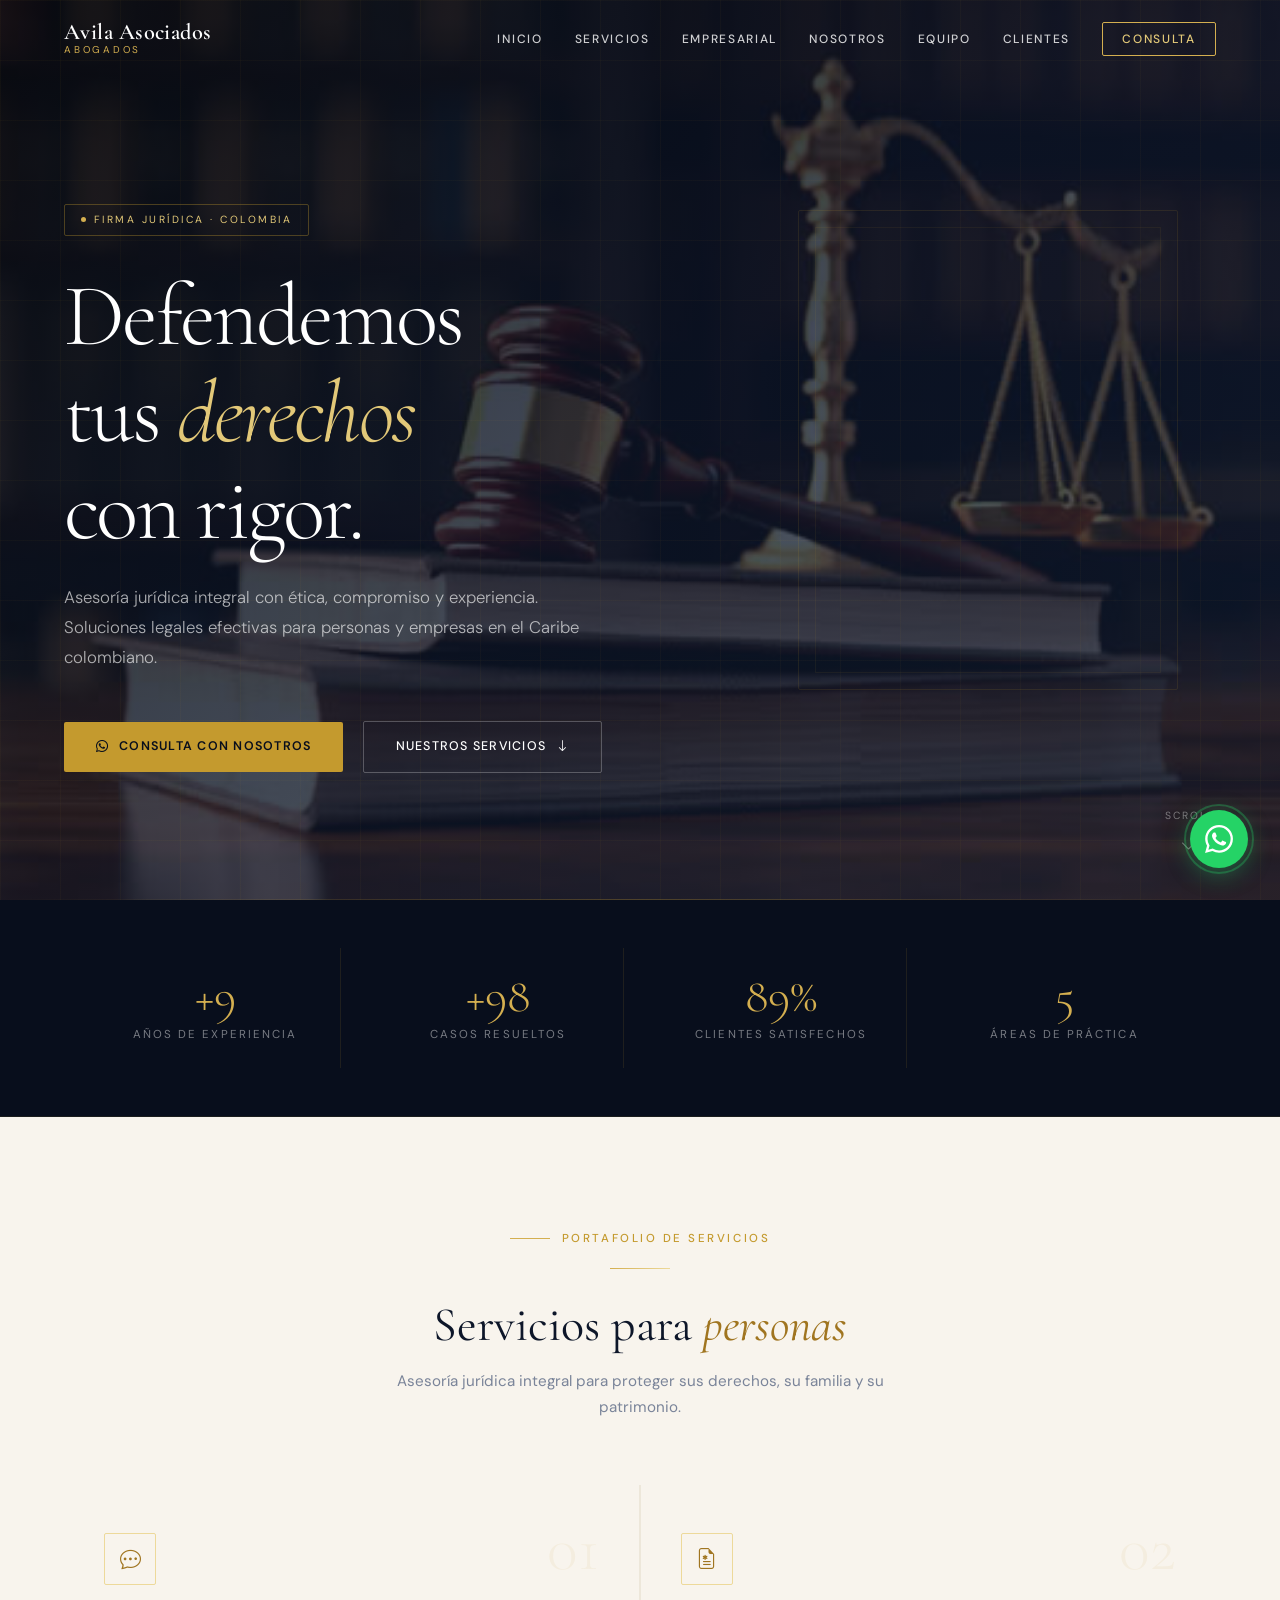
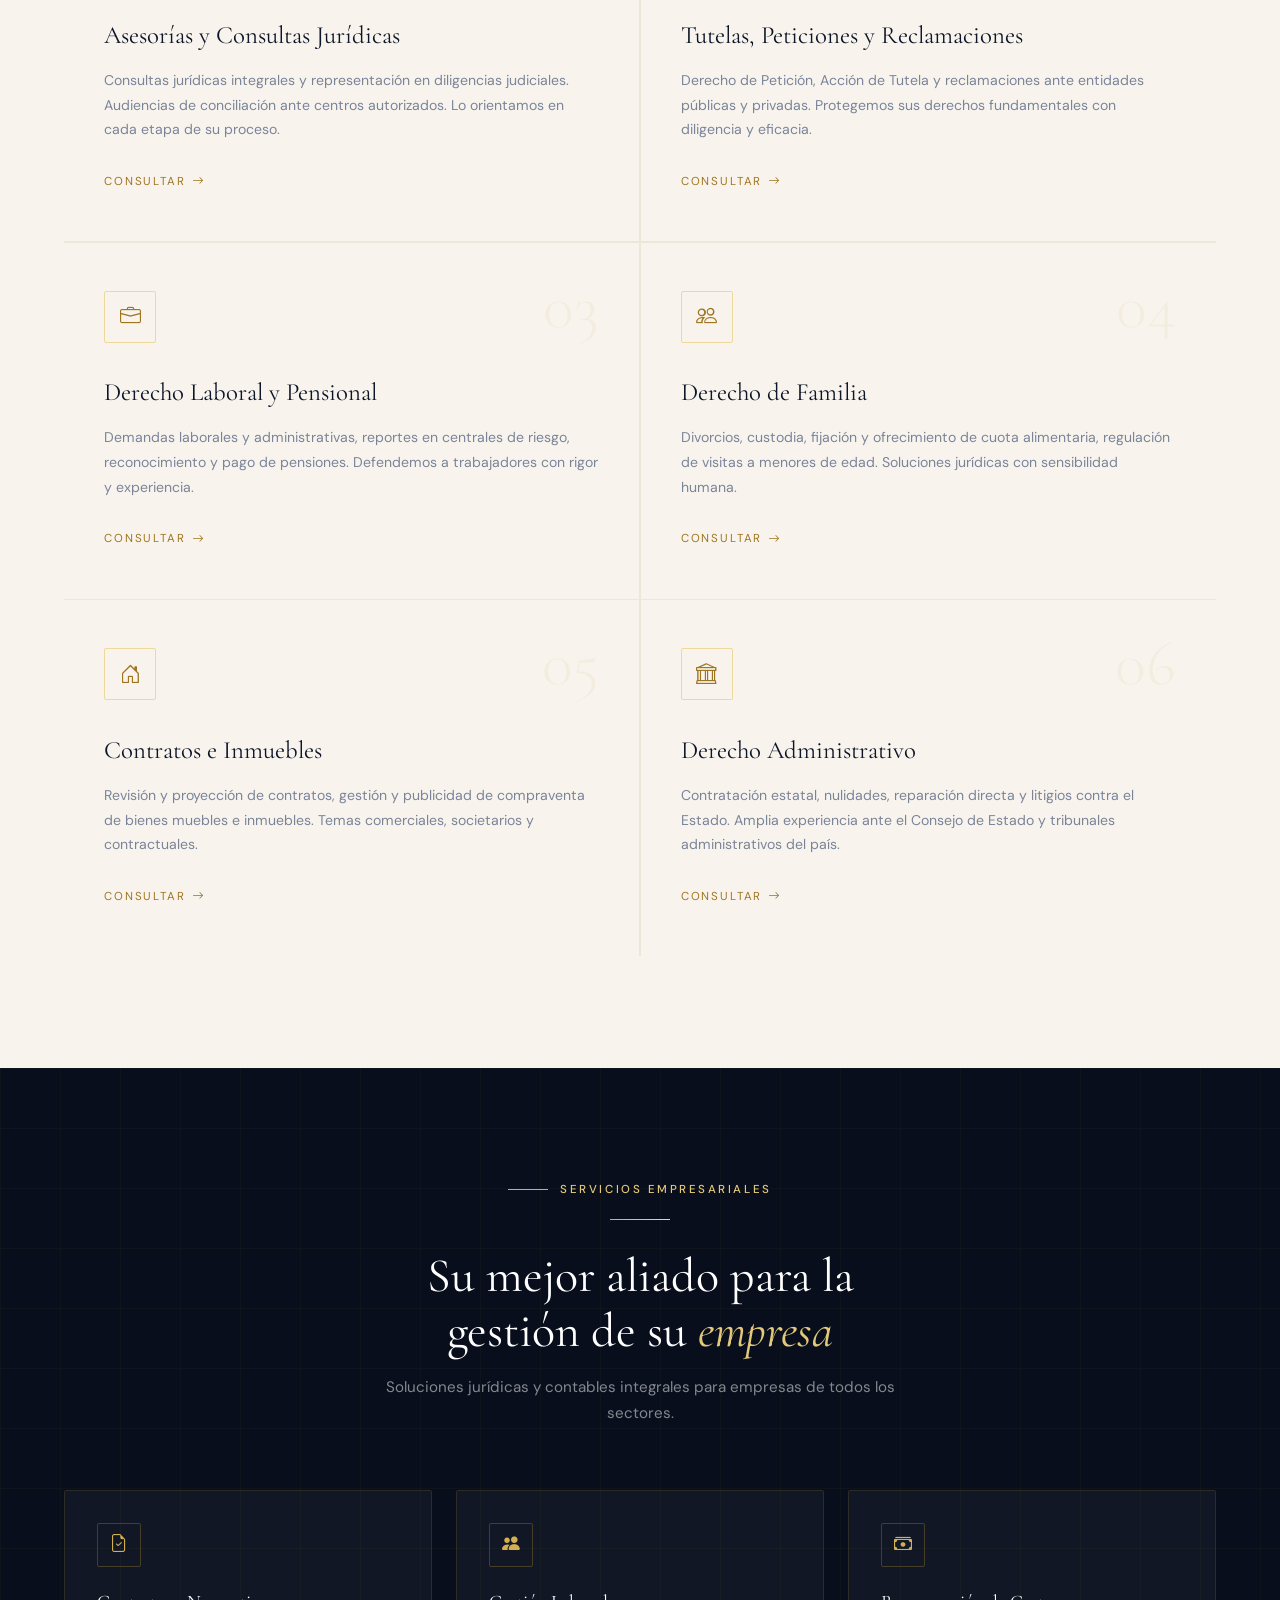
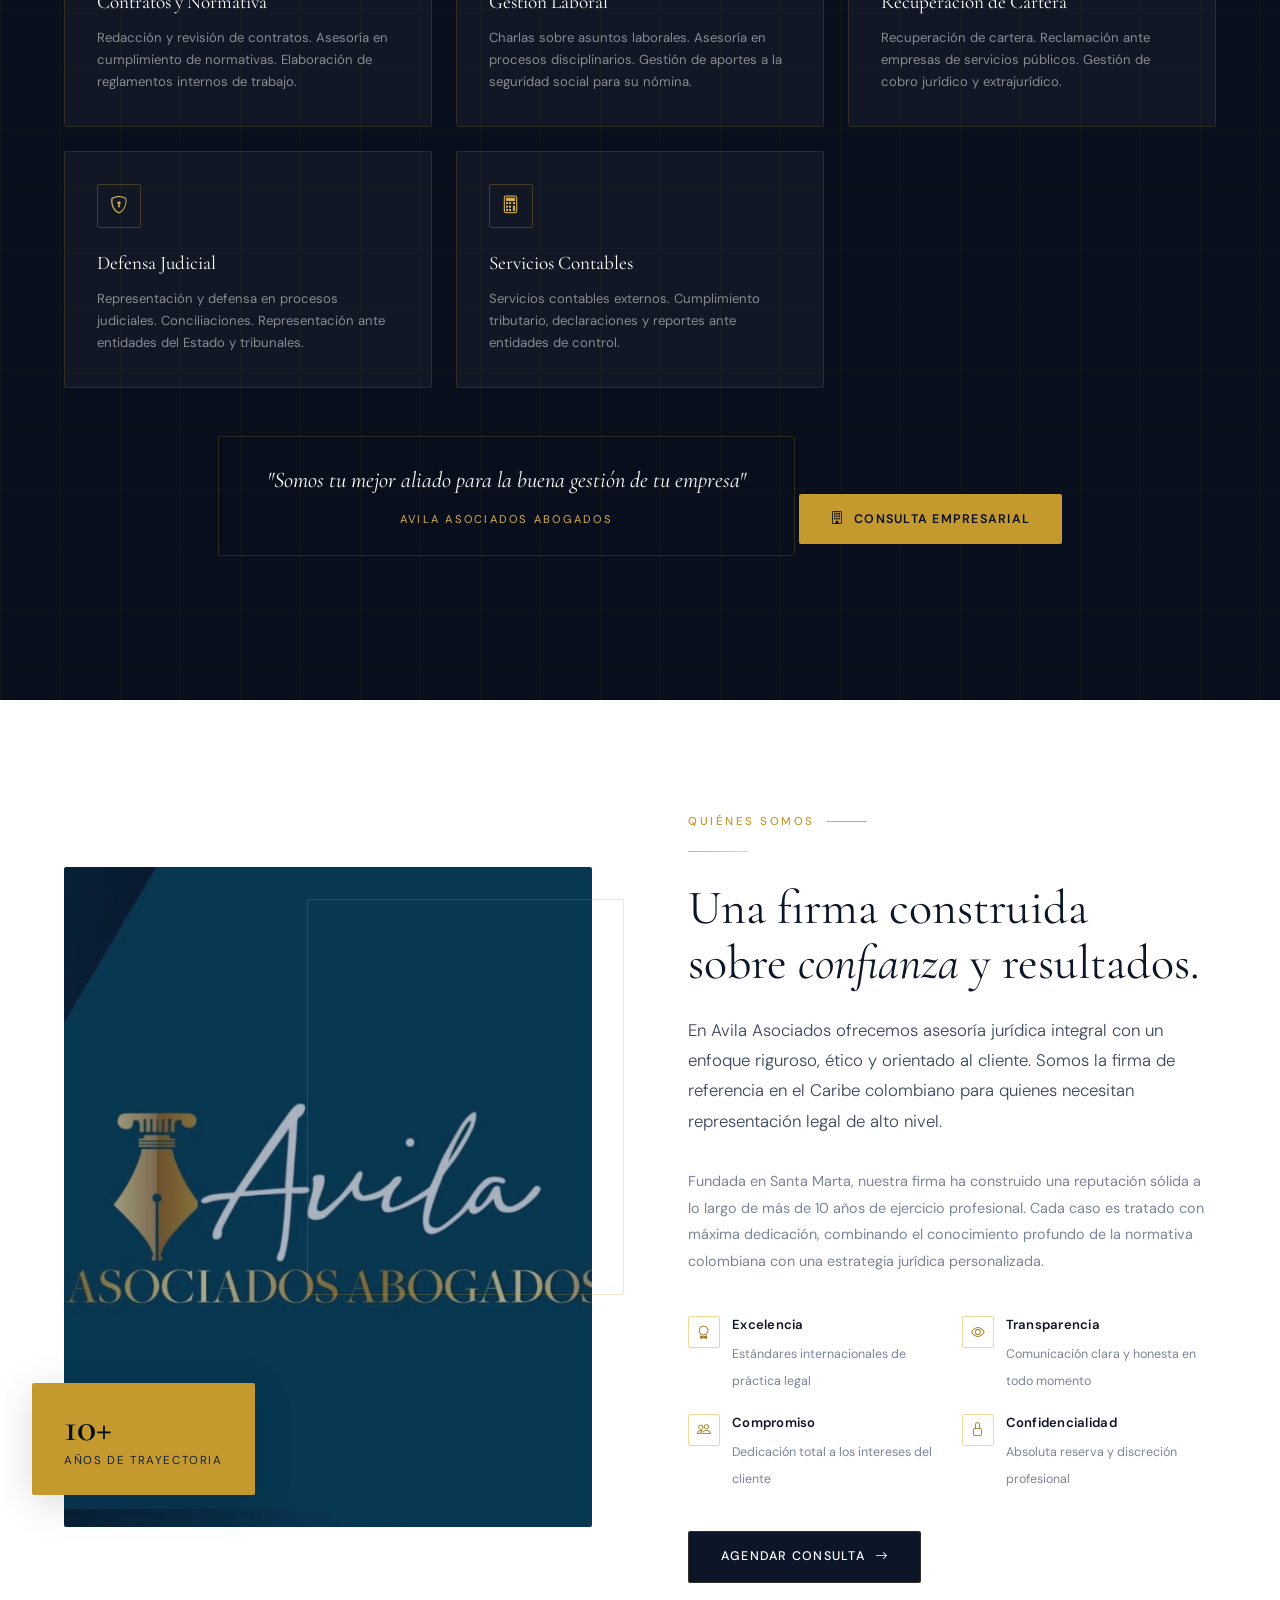
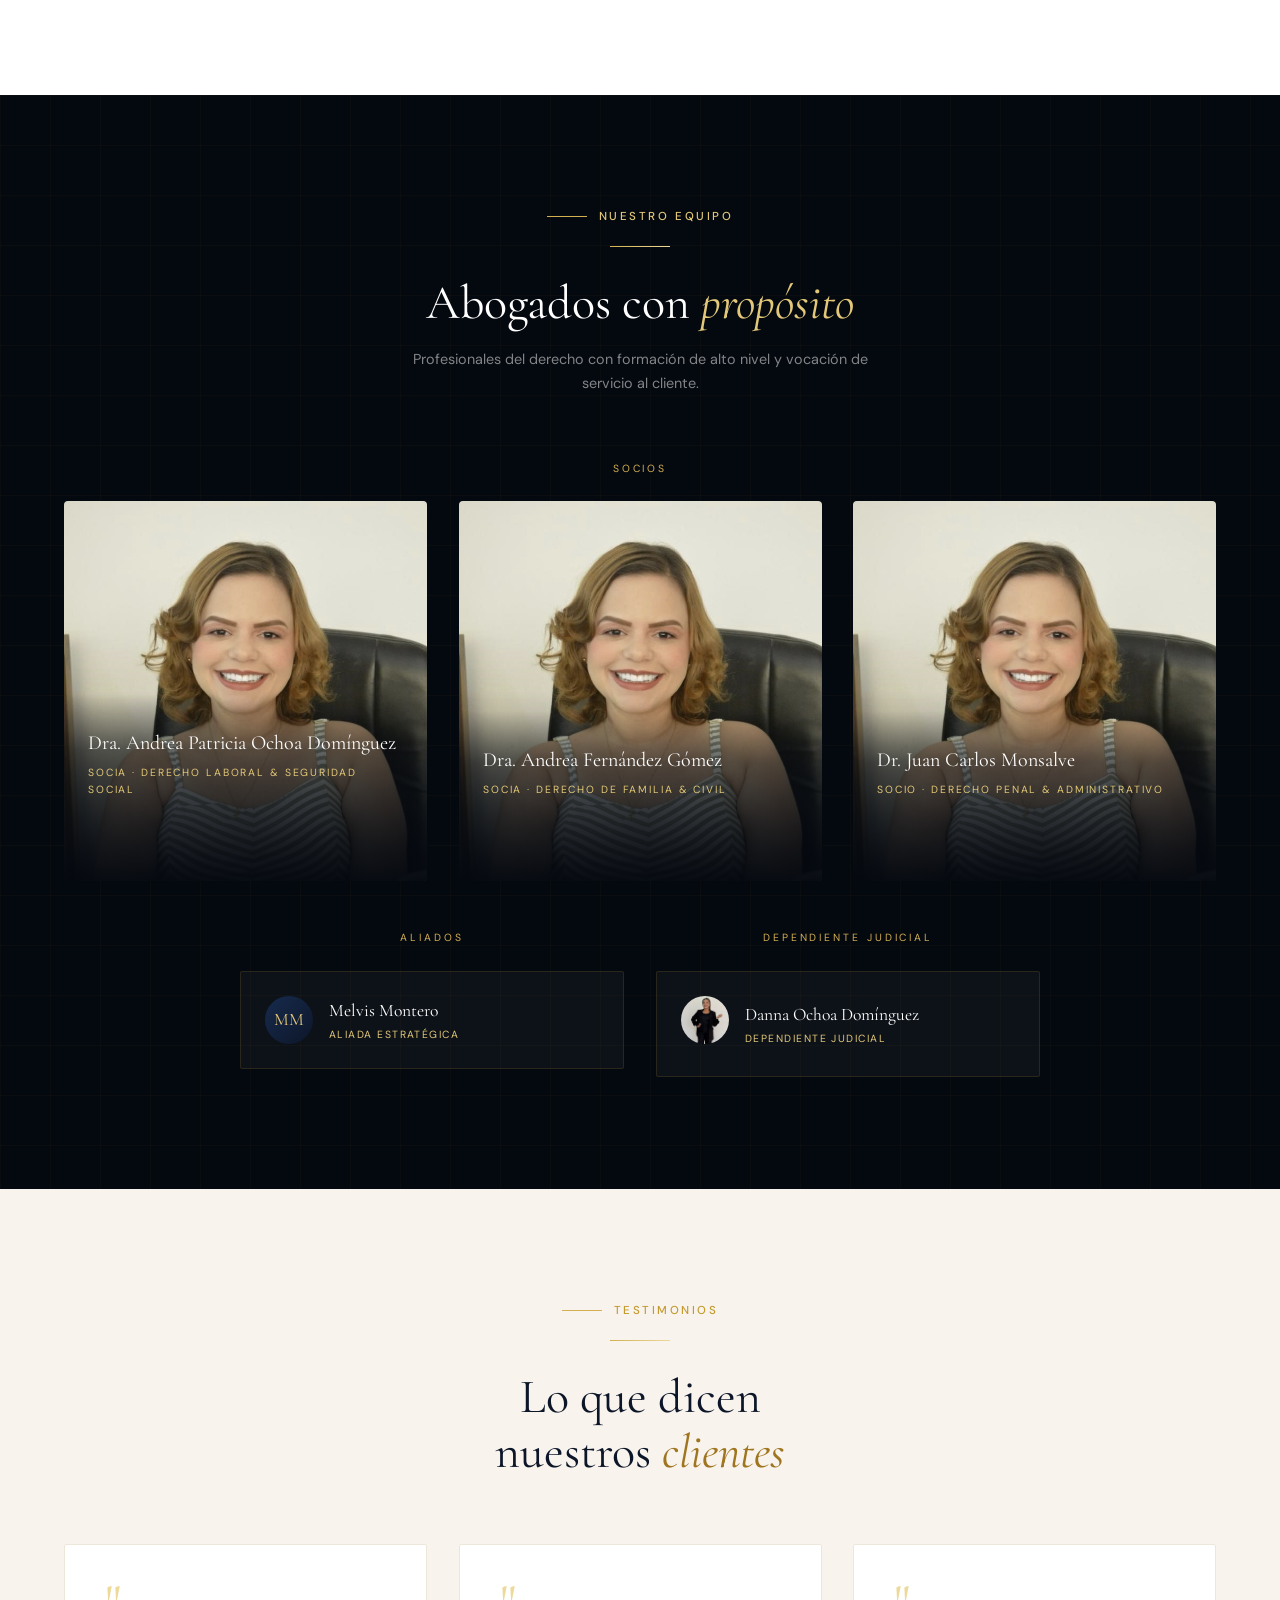
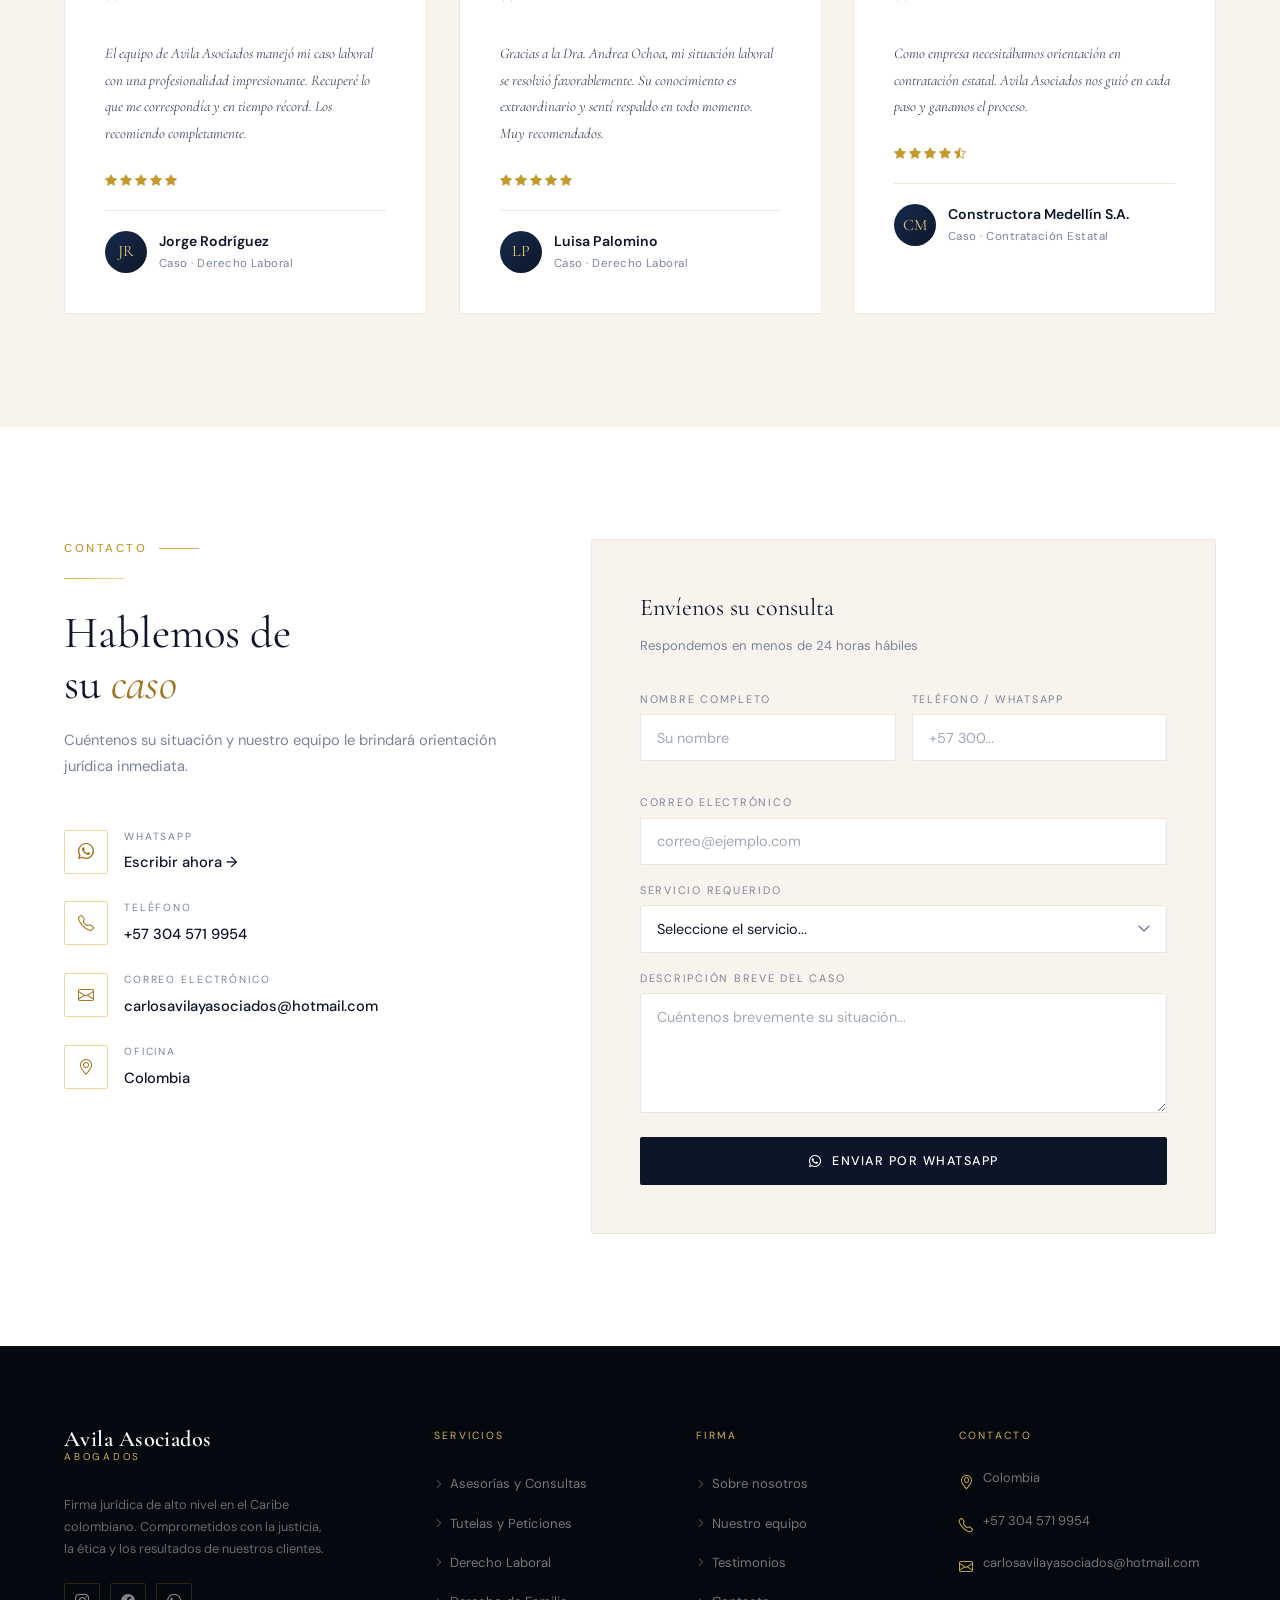
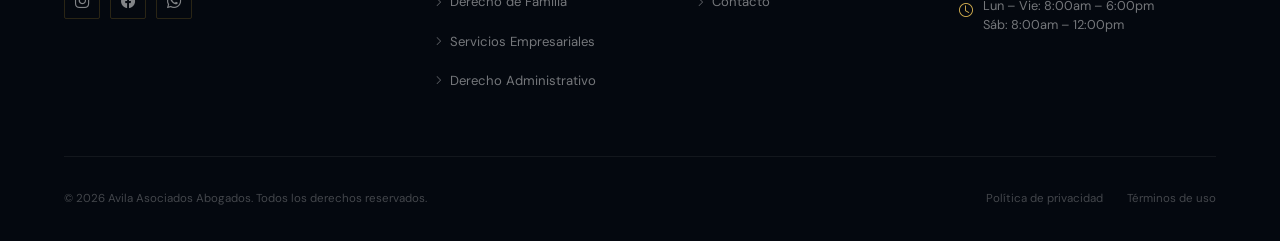
==== commit 12f61075: "actualizaciones pequeñas dichas por mi tio" ====
--- a/index.html
+++ b/index.html
@@ -3,8 +3,8 @@
 <head>
   <meta charset="UTF-8">
   <meta name="viewport" content="width=device-width, initial-scale=1.0">
-  <title>Avila & Asociados Abogados | Santa Marta, Colombia</title>
-  <meta name="description" content="Firma jurídica de alto nivel en Santa Marta. Asesoría legal en Derecho Civil, Penal, Laboral y Administrativo. Confianza, ética y resultados.">
+  <title>Avila Asociados Abogados | Colombia</title>
+  <meta name="description" content="Firma jurídica de alto nivel en Colombia. Asesoría legal en Derecho Civil, Penal, Laboral y Administrativo. Confianza, ética y resultados.">
 
   <!-- Google Fonts -->
   <link rel="preconnect" href="https://fonts.googleapis.com">
@@ -26,8 +26,8 @@
 <!-- NAVBAR -->
 <nav id="navbar">
   <a href="#inicio" class="nav-logo">
-    <span class="nav-logo-main">Avila & Asociados</span>
-    <span class="nav-logo-sub">Abogados · Santa Marta</span>
+    <span class="nav-logo-main">Avila Asociados</span>
+    <span class="nav-logo-sub">Abogados </span>
   </a>
   <ul class="nav-links">
     <li><a href="#inicio">Inicio</a></li>
@@ -36,7 +36,7 @@
     <li><a href="#nosotros">Nosotros</a></li>
     <li><a href="#equipo">Equipo</a></li>
     <li><a href="#testimonios">Clientes</a></li>
-    <li><a href="#contacto" class="nav-cta">Consulta gratis</a></li>
+    <li><a href="#contacto" class="nav-cta">Consulta </a></li>
   </ul>
   <button class="hamburger" id="hamburger" aria-label="Menú">
     <span></span><span></span><span></span>
@@ -63,7 +63,7 @@
   <div class="hero-content">
     <div class="hero-badge" data-aos="fade-down" data-aos-delay="100">
       <div class="hero-badge-dot"></div>
-      <span>Firma Jurídica · Santa Marta, Colombia</span>
+      <span>Firma Jurídica · Colombia</span>
     </div>
     <h1 class="display-title hero-title" data-aos="fade-up" data-aos-delay="200">
       Defendemos<br>tus <em>derechos</em><br>con rigor.
@@ -73,7 +73,7 @@
     </p>
     <div class="hero-actions" data-aos="fade-up" data-aos-delay="450">
       <a href="https://wa.me/573045719954" class="btn-primary" target="_blank" rel="noopener">
-        <i class="bi bi-whatsapp"></i> Consulta gratuita
+        <i class="bi bi-whatsapp"></i> Consulta con Nosotros
       </a>
       <a href="#servicios" class="btn-outline">
         Nuestros servicios <i class="bi bi-arrow-down"></i>
@@ -96,7 +96,7 @@
       <div class="stat-label">Años de experiencia</div>
     </div>
     <div class="stat-item" data-aos="fade-up" data-aos-delay="200">
-      <div class="stat-number">+500</div>
+      <div class="stat-number">+99</div>
       <div class="stat-label">Casos resueltos</div>
     </div>
     <div class="stat-item" data-aos="fade-up" data-aos-delay="300">
@@ -235,10 +235,10 @@
     <div class="emp-cta" data-aos="fade-up" data-aos-delay="200">
       <div class="emp-quote">
         <p>"Somos tu mejor aliado para la buena gestión de tu empresa"</p>
-        <span>Avila & Asociados Abogados</span>
+        <span>Avila Asociados Abogados</span>
       </div>
       <a href="#contacto" class="btn-primary">
-        <i class="bi bi-building"></i> Consulta empresarial gratuita
+        <i class="bi bi-building"></i> Consulta empresarial 
       </a>
     </div>
 
@@ -270,7 +270,7 @@
           Una firma construida<br>sobre <em>confianza</em> y resultados.
         </h2>
         <p class="about-lead">
-          En Avila & Asociados ofrecemos asesoría jurídica integral con un enfoque riguroso, ético y orientado al cliente. Somos la firma de referencia en el Caribe colombiano para quienes necesitan representación legal de alto nivel.
+          En Avila Asociados ofrecemos asesoría jurídica integral con un enfoque riguroso, ético y orientado al cliente. Somos la firma de referencia en el Caribe colombiano para quienes necesitan representación legal de alto nivel.
         </p>
         <p class="about-body">
           Fundada en Santa Marta, nuestra firma ha construido una reputación sólida a lo largo de más de 10 años de ejercicio profesional. Cada caso es tratado con máxima dedicación, combinando el conocimiento profundo de la normativa colombiana con una estrategia jurídica personalizada.
@@ -318,23 +318,7 @@
       </p>
     </div>
 
-    <!-- SOCIO FUNDADOR -->
-    <p style="font-size:0.65rem;letter-spacing:0.28em;text-transform:uppercase;color:var(--gold-400);margin-bottom:1.5rem;text-align:center;" data-aos="fade-up">Socio Fundador</p>
-    <div class="team-grid" style="grid-template-columns:repeat(1,360px);justify-content:center;margin-bottom:3rem;">
-      <div class="team-card" data-aos="fade-up" data-aos-delay="100">
-        <div class="team-photo-placeholder">
-          <img src="imagenes/fotoPerfilAndreOchoa.jpeg" alt="Andrea" class="team-photo">
-        </div>
-        <div class="team-info">
-          <div class="team-name">Dr. Carlos Andrés Avila Sanjuanelo</div>
-          <div class="team-role">Socio Fundador · Derecho Civil & Administrativo</div>
-          <div class="team-bio">Abogado, Especialista en Derecho Administrativo, Técnico en Investigación Judicial, Auditor en Sistemas Integrados de Gestión y diplomados en varias áreas del Derecho.</div>
-          <div class="team-social">
-            <a href="mailto:carlosavilayasociados@hotmail.com" aria-label="Email"><i class="bi bi-envelope"></i></a>
-          </div>
-        </div>
-      </div>
-    </div>
+
 
     <!-- SOCIOS -->
     <p style="font-size:0.65rem;letter-spacing:0.28em;text-transform:uppercase;color:var(--gold-400);margin-bottom:1.5rem;text-align:center;" data-aos="fade-up">Socios</p>
@@ -441,7 +425,7 @@
 
       <div class="testimonial-card" data-aos="fade-up" data-aos-delay="100">
         <span class="testimonial-quote">"</span>
-        <p class="testimonial-text">El equipo de Avila & Asociados manejó mi caso laboral con una profesionalidad impresionante. Recuperé lo que me correspondía y en tiempo récord. Los recomiendo completamente.</p>
+        <p class="testimonial-text">El equipo de Avila Asociados manejó mi caso laboral con una profesionalidad impresionante. Recuperé lo que me correspondía y en tiempo récord. Los recomiendo completamente.</p>
         <div class="testimonial-rating">
           <i class="bi bi-star-fill"></i><i class="bi bi-star-fill"></i><i class="bi bi-star-fill"></i><i class="bi bi-star-fill"></i><i class="bi bi-star-fill"></i>
         </div>
@@ -471,7 +455,7 @@
 
       <div class="testimonial-card" data-aos="fade-up" data-aos-delay="300">
         <span class="testimonial-quote">"</span>
-        <p class="testimonial-text">Como empresa necesitábamos orientación en contratación estatal. Avila & Asociados nos guió en cada paso y ganamos el proceso. Son los mejores de Santa Marta.</p>
+        <p class="testimonial-text">Como empresa necesitábamos orientación en contratación estatal. Avila Asociados nos guió en cada paso y ganamos el proceso. </p>
         <div class="testimonial-rating">
           <i class="bi bi-star-fill"></i><i class="bi bi-star-fill"></i><i class="bi bi-star-fill"></i><i class="bi bi-star-fill"></i><i class="bi bi-star-half"></i>
         </div>
@@ -502,7 +486,7 @@
           Hablemos de<br>su <em style="color:var(--gold-600)">caso</em>
         </h2>
         <p class="contact-tagline">
-          La primera consulta es <strong>gratuita y confidencial</strong>. Cuéntenos su situación y nuestro equipo le brindará orientación jurídica inmediata.
+          Cuéntenos su situación y nuestro equipo le brindará orientación jurídica inmediata.
         </p>
         <div class="contact-items">
           <div class="contact-item">
@@ -530,7 +514,7 @@
             <div class="contact-item-icon"><i class="bi bi-geo-alt"></i></div>
             <div>
               <div class="contact-item-label">Oficina</div>
-              <span class="contact-item-value" style="cursor:default;">Santa Marta, Magdalena, Colombia</span>
+              <span class="contact-item-value" style="cursor:default;"> Colombia</span>
             </div>
           </div>
         </div>
@@ -591,7 +575,7 @@
 
 <!-- BOTÓN FLOTANTE WHATSAPP -->
 <div class="whatsapp-float">
-  <div class="whatsapp-tooltip">💬 Consulta gratis por WhatsApp</div>
+  <div class="whatsapp-tooltip">💬 Consulta con nosotros por WhatsApp</div>
   <a href="https://wa.me/573045719954" class="whatsapp-btn" target="_blank" rel="noopener" aria-label="WhatsApp">
     <svg viewBox="0 0 24 24" xmlns="http://www.w3.org/2000/svg">
       <path d="M17.472 14.382c-.297-.149-1.758-.867-2.03-.967-.273-.099-.471-.148-.67.15-.197.297-.767.966-.94 1.164-.173.199-.347.223-.644.075-.297-.15-1.255-.463-2.39-1.475-.883-.788-1.48-1.761-1.653-2.059-.173-.297-.018-.458.13-.606.134-.133.298-.347.446-.52.149-.174.198-.298.298-.497.099-.198.05-.371-.025-.52-.075-.149-.669-1.612-.916-2.207-.242-.579-.487-.5-.669-.51-.173-.008-.371-.01-.57-.01-.198 0-.52.074-.792.372-.272.297-1.04 1.016-1.04 2.479 0 1.462 1.065 2.875 1.213 3.074.149.198 2.096 3.2 5.077 4.487.709.306 1.262.489 1.694.625.712.227 1.36.195 1.871.118.571-.085 1.758-.719 2.006-1.413.248-.694.248-1.289.173-1.413-.074-.124-.272-.198-.57-.347m-5.421 7.403h-.004a9.87 9.87 0 01-5.031-1.378l-.361-.214-3.741.982.998-3.648-.235-.374a9.86 9.86 0 01-1.51-5.26c.001-5.45 4.436-9.884 9.888-9.884 2.64 0 5.122 1.03 6.988 2.898a9.825 9.825 0 012.893 6.994c-.003 5.45-4.437 9.884-9.885 9.884m8.413-18.297A11.815 11.815 0 0012.05 0C5.495 0 .16 5.335.157 11.892c0 2.096.547 4.142 1.588 5.945L.057 24l6.305-1.654a11.882 11.882 0 005.683 1.448h.005c6.554 0 11.89-5.335 11.893-11.893a11.821 11.821 0 00-3.48-8.413z"/>
@@ -605,8 +589,8 @@
 
     <div class="footer-brand">
       <a href="#inicio" class="nav-logo" style="display:inline-flex;margin-bottom:1rem;">
-        <span class="nav-logo-main" style="font-size:1.4rem;">Avila & Asociados</span>
-        <span class="nav-logo-sub">Abogados · Santa Marta</span>
+        <span class="nav-logo-main" style="font-size:1.4rem;">Avila Asociados</span>
+        <span class="nav-logo-sub">Abogados </span>
       </a>
       <p class="footer-tagline">
         Firma jurídica de alto nivel en el Caribe colombiano. Comprometidos con la justicia, la ética y los resultados de nuestros clientes.
@@ -644,7 +628,7 @@
       <div class="footer-col-title">Contacto</div>
       <div class="footer-contact-item">
         <i class="bi bi-geo-alt"></i>
-        <span>Santa Marta, Magdalena<br>Colombia</span>
+        <span> Colombia</span>
       </div>
       <div class="footer-contact-item">
         <i class="bi bi-telephone"></i>
@@ -662,7 +646,7 @@
 
   </div>
   <div class="footer-bottom">
-    <div class="footer-copy">© 2026 Avila & Asociados Abogados. Todos los derechos reservados.</div>
+    <div class="footer-copy">© 2026 Avila Asociados Abogados. Todos los derechos reservados.</div>
     <div class="footer-legal">
       <a href="#">Política de privacidad</a>
       <a href="#">Términos de uso</a>
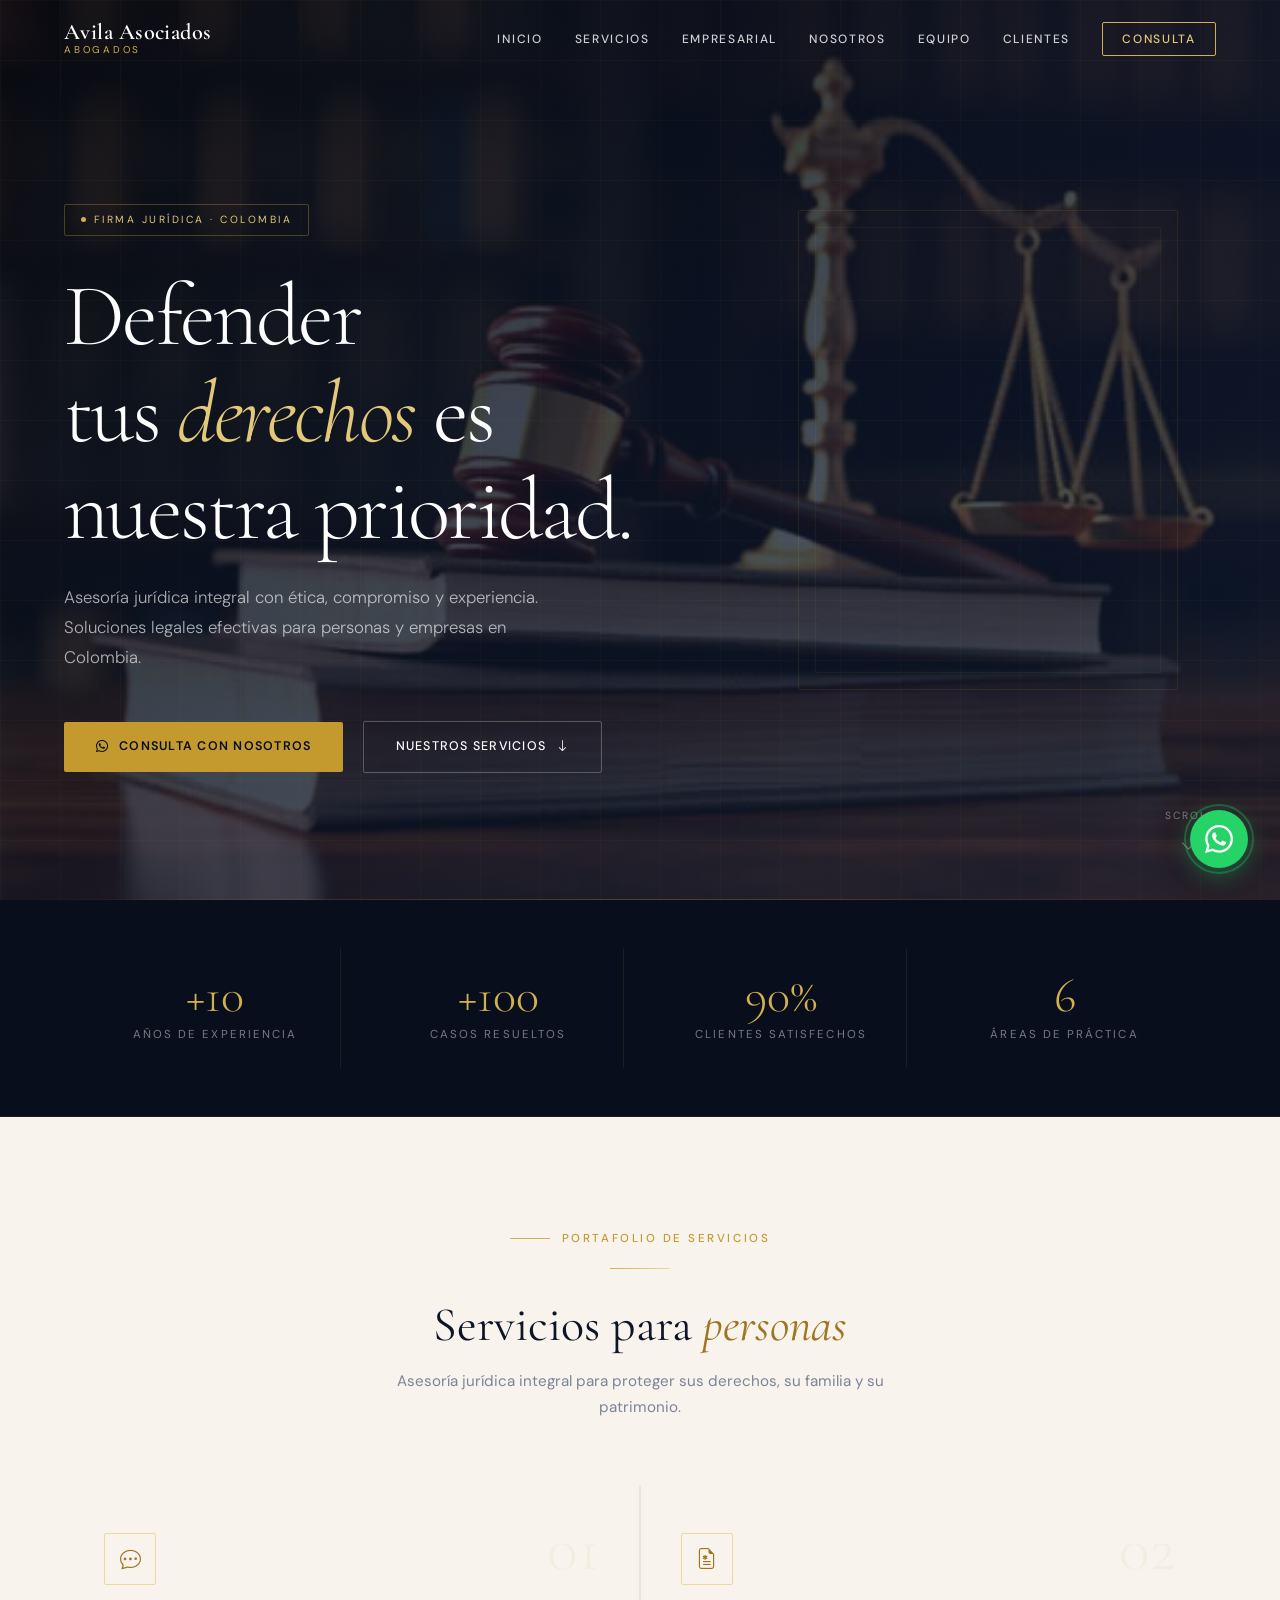
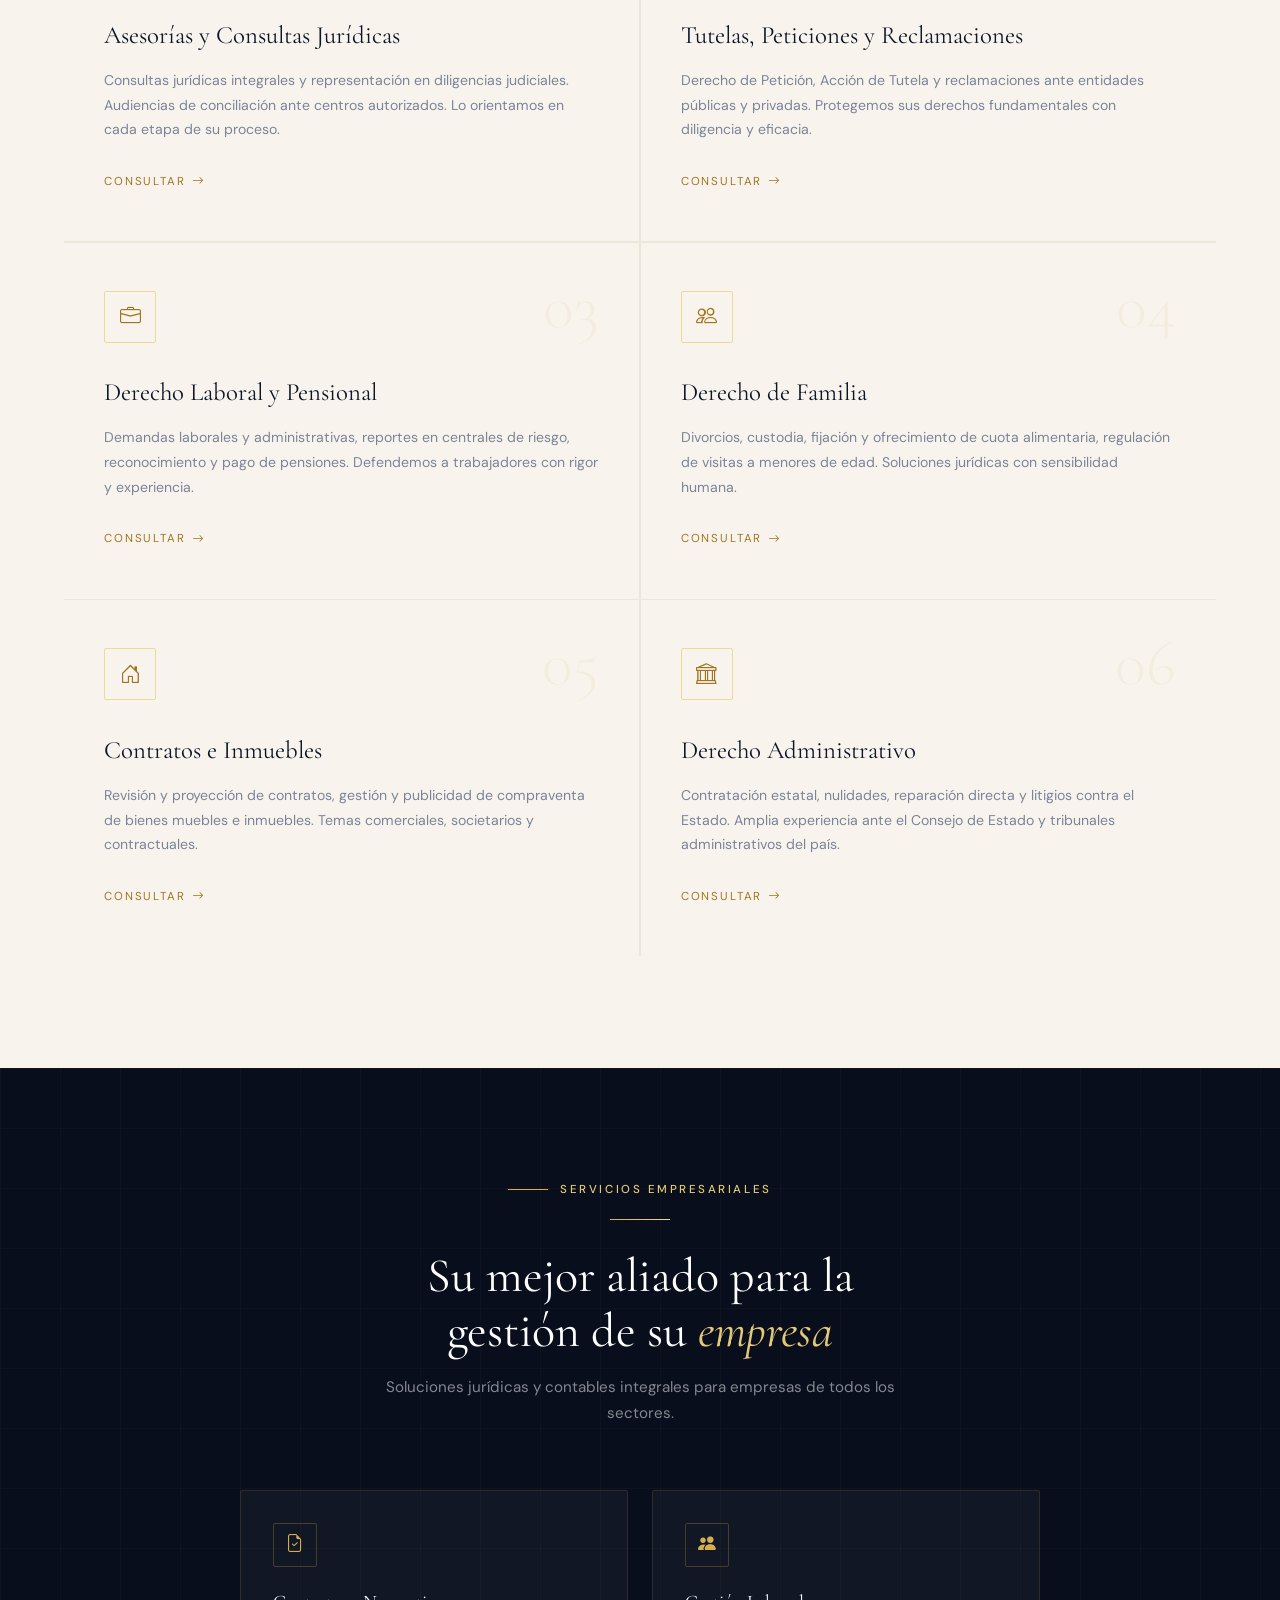
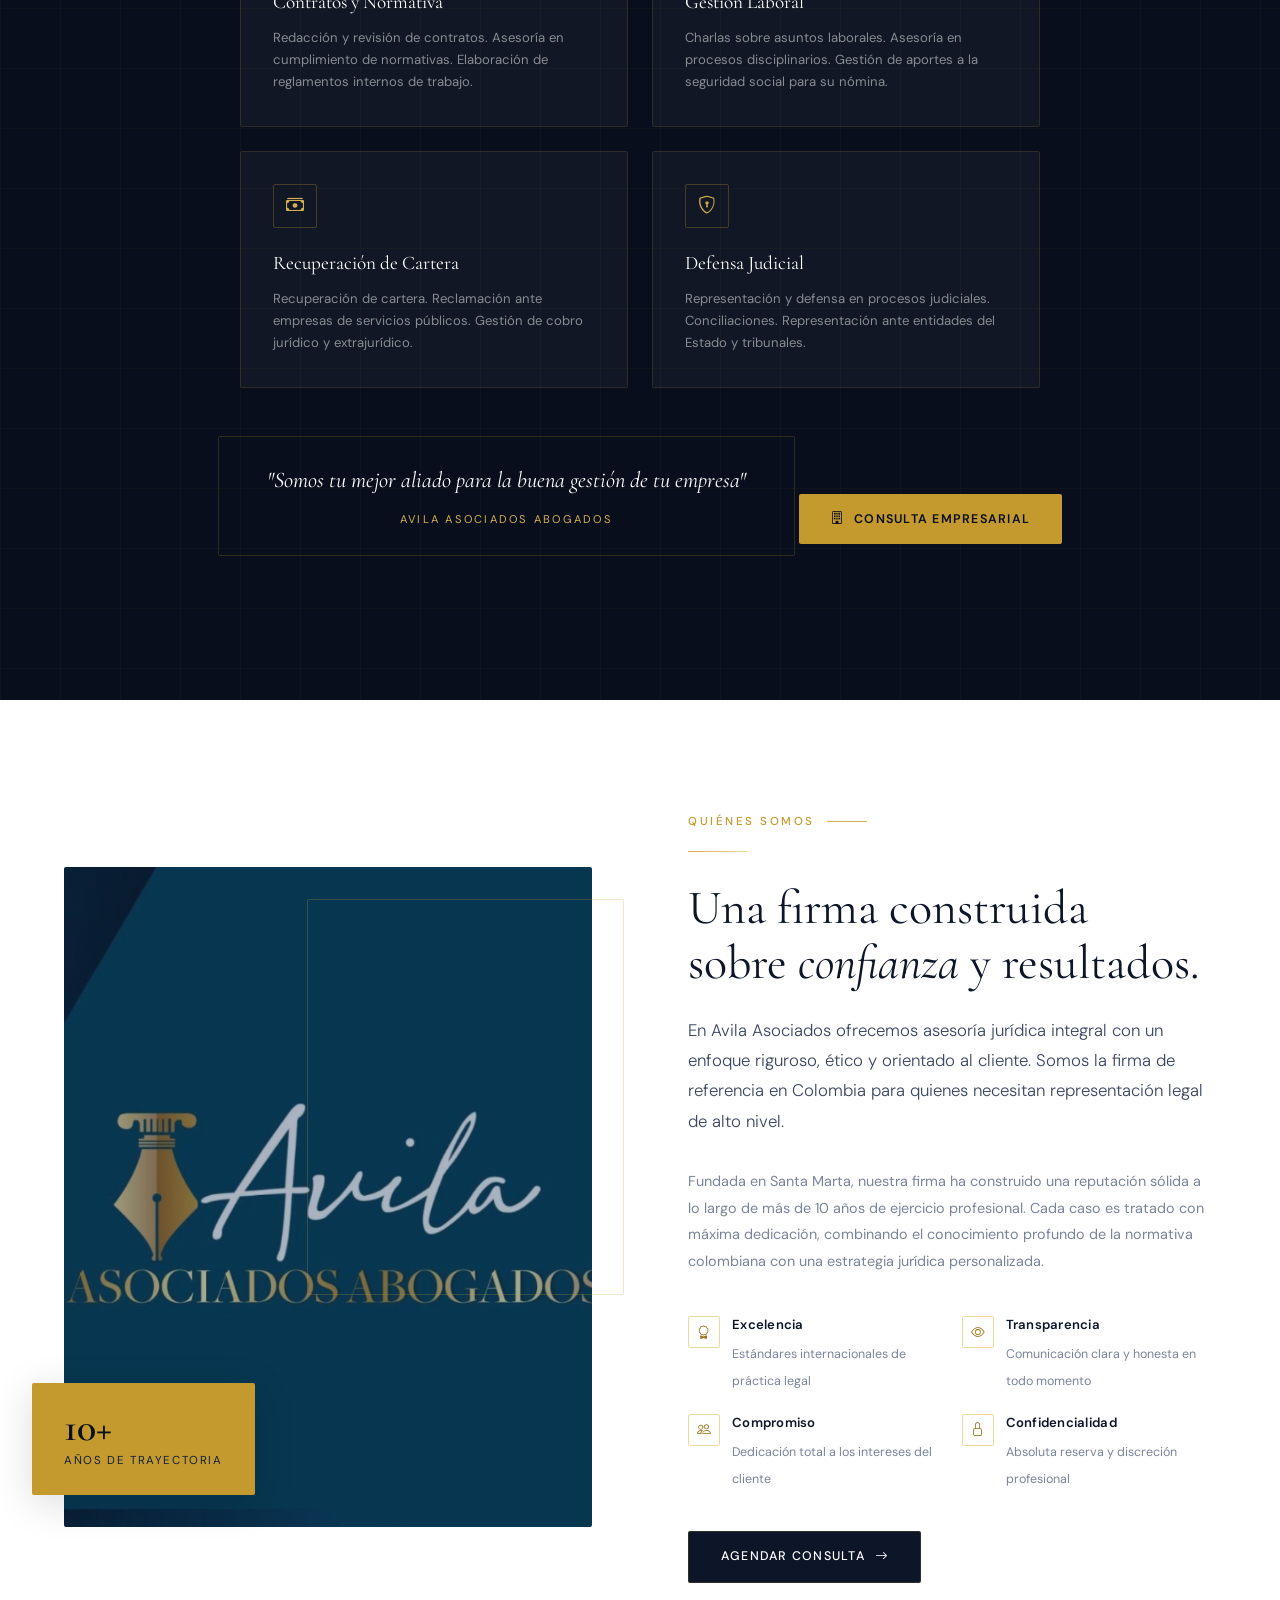
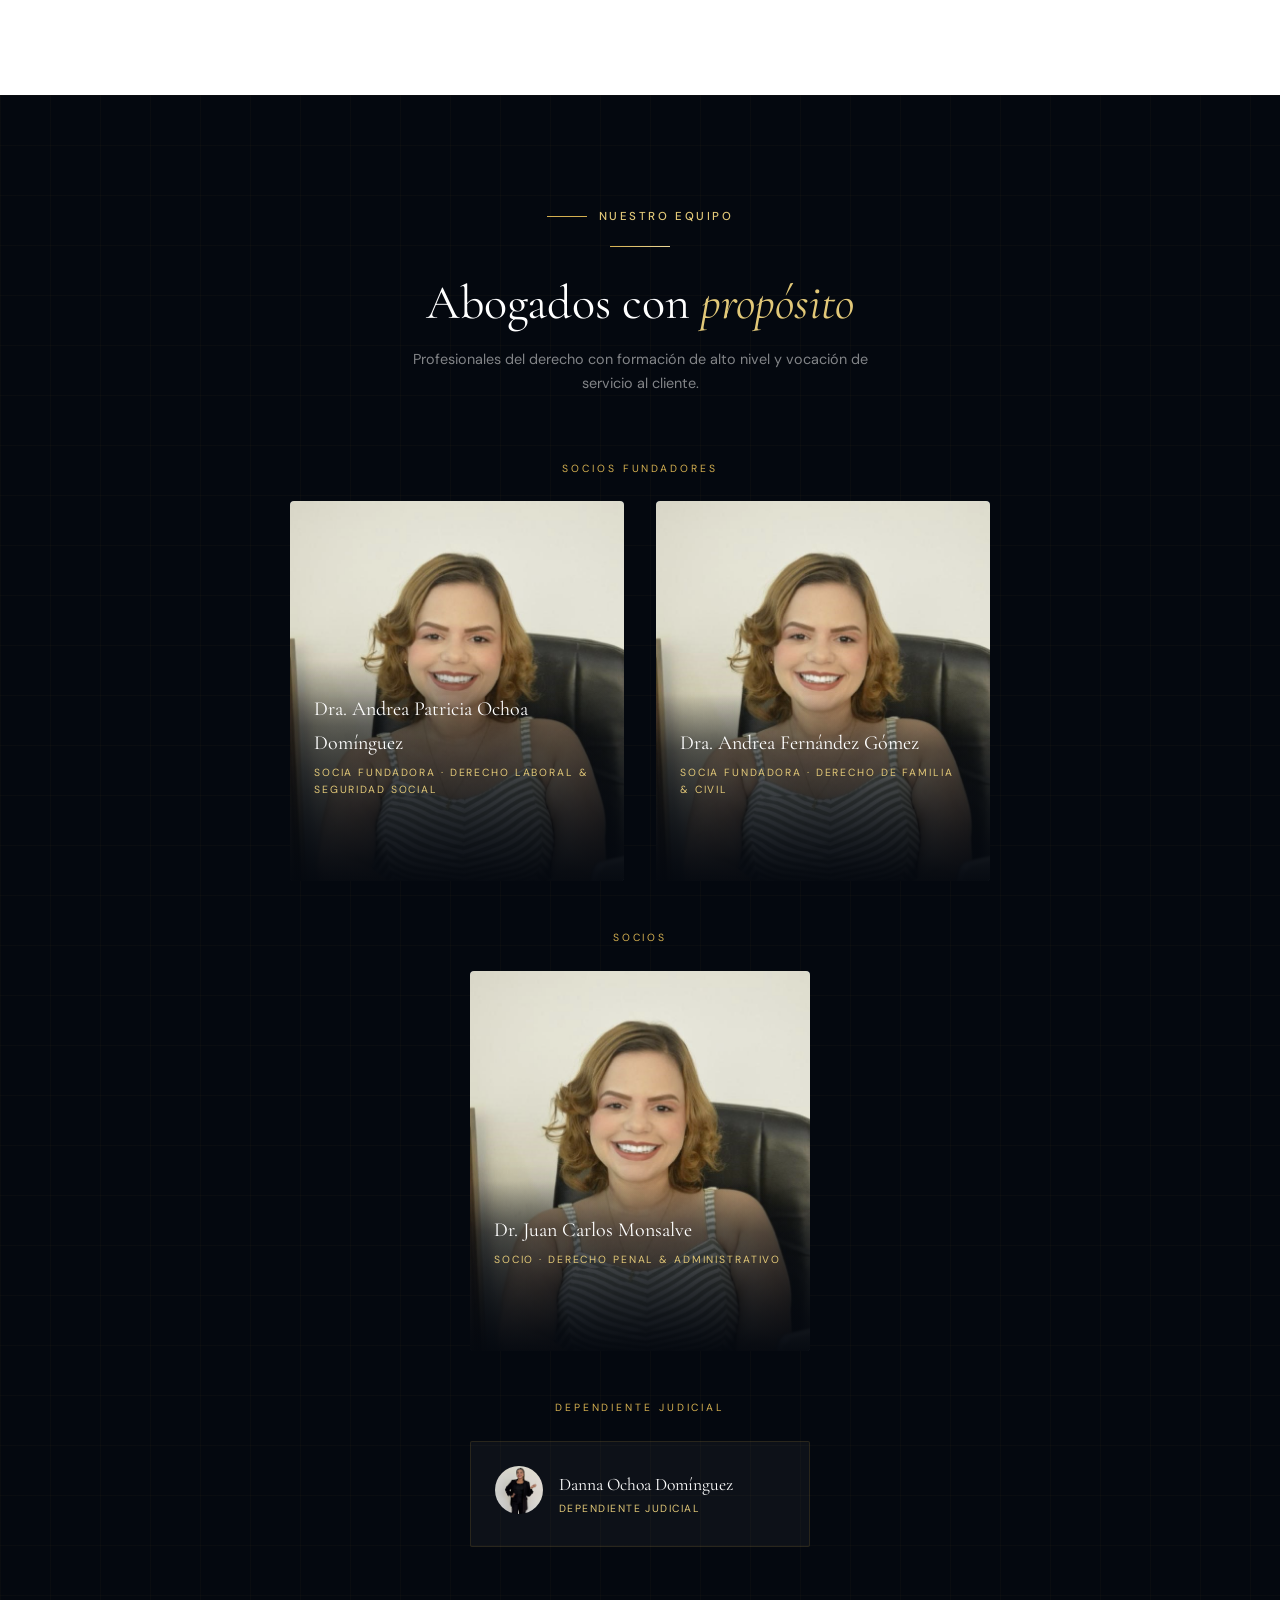
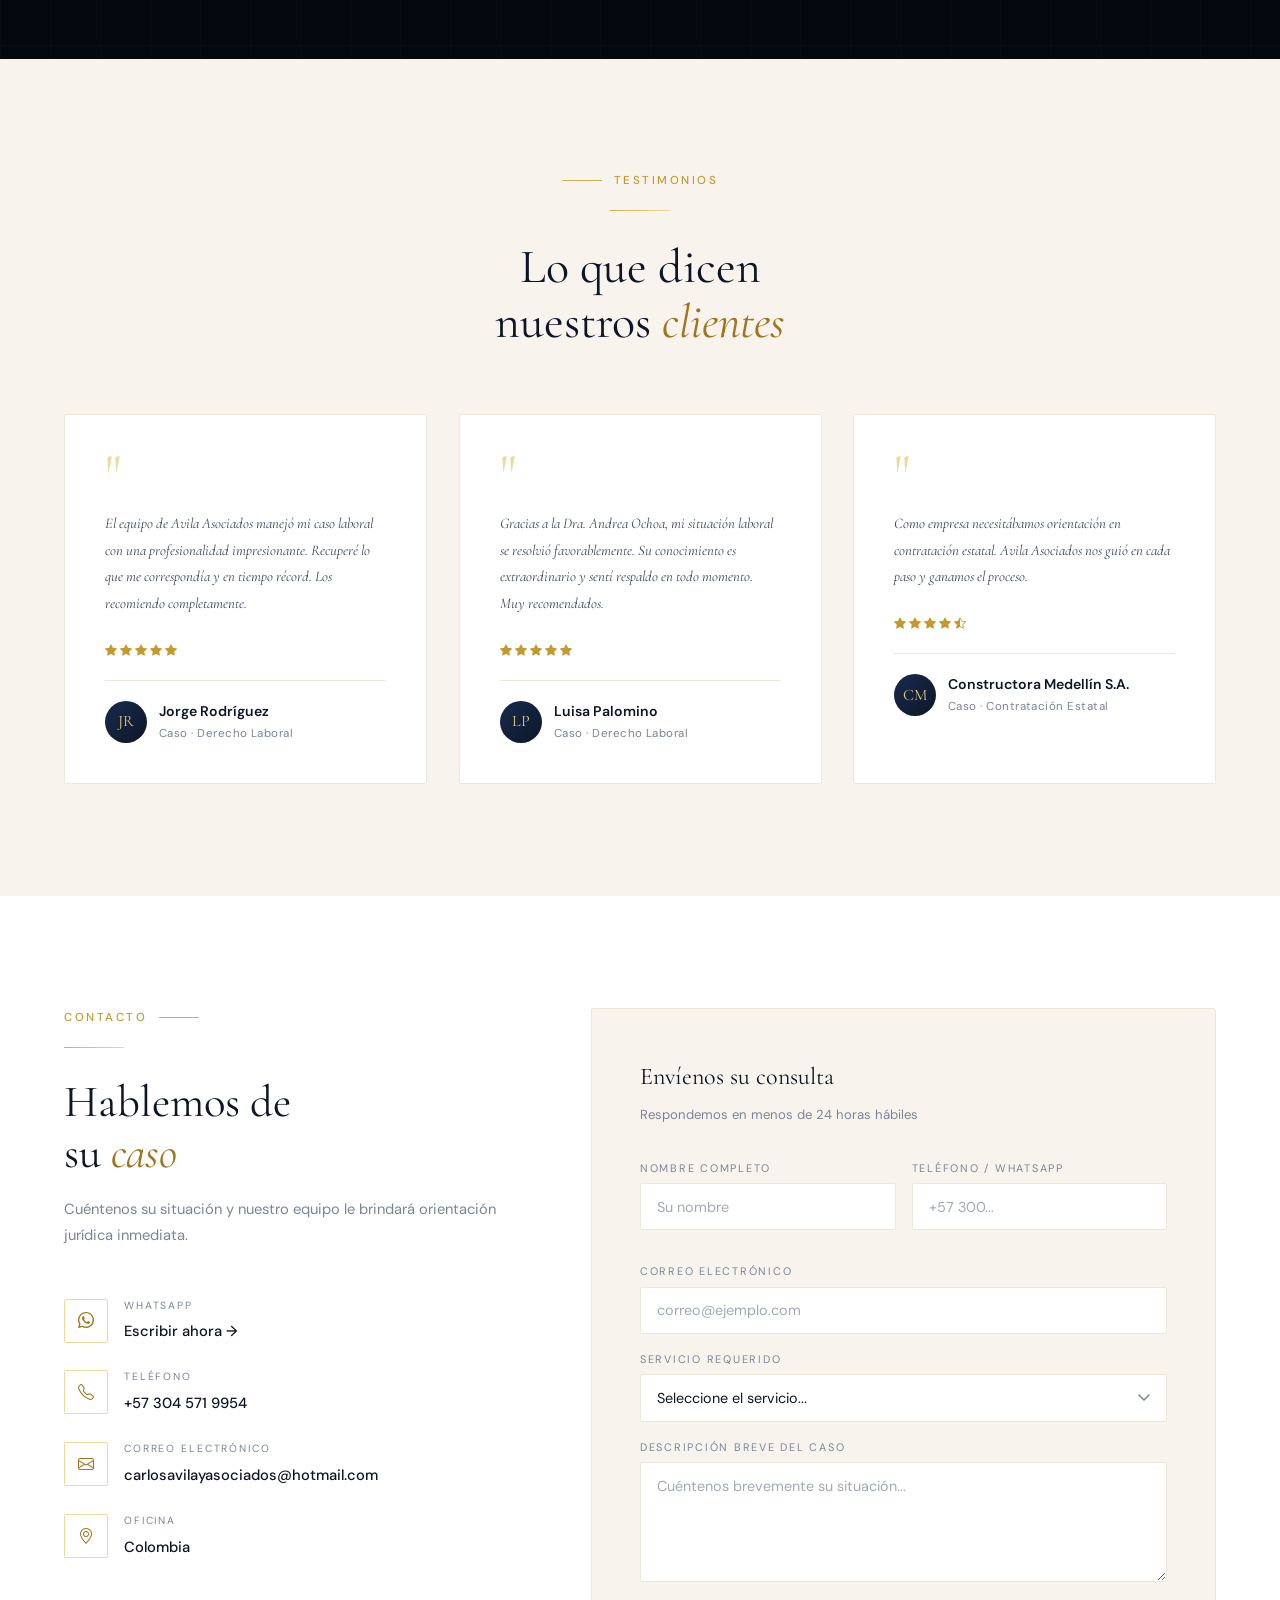
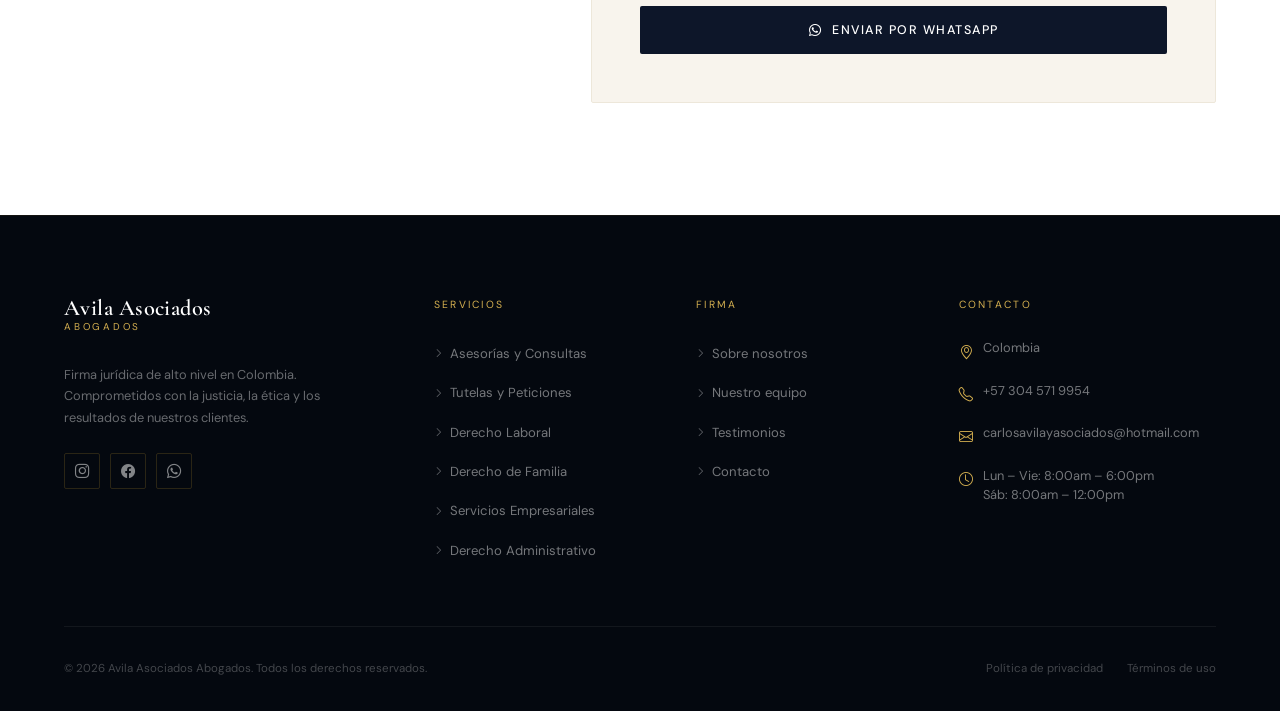
==== commit dd6a64e1: "Agregar archivo de verificación de Google" ====
--- a/index.html
+++ b/index.html
@@ -66,10 +66,10 @@
       <span>Firma Jurídica · Colombia</span>
     </div>
     <h1 class="display-title hero-title" data-aos="fade-up" data-aos-delay="200">
-      Defendemos<br>tus <em>derechos</em><br>con rigor.
+      Defender<br>tus <em>derechos</em> es<br>nuestra prioridad.
     </h1>
     <p class="hero-subtitle" data-aos="fade-up" data-aos-delay="350">
-      Asesoría jurídica integral con ética, compromiso y experiencia. Soluciones legales efectivas para personas y empresas en el Caribe colombiano.
+      Asesoría jurídica integral con ética, compromiso y experiencia. Soluciones legales efectivas para personas y empresas en Colombia.
     </p>
     <div class="hero-actions" data-aos="fade-up" data-aos-delay="450">
       <a href="https://wa.me/573045719954" class="btn-primary" target="_blank" rel="noopener">
@@ -96,7 +96,7 @@
       <div class="stat-label">Años de experiencia</div>
     </div>
     <div class="stat-item" data-aos="fade-up" data-aos-delay="200">
-      <div class="stat-number">+99</div>
+      <div class="stat-number">+100</div>
       <div class="stat-label">Casos resueltos</div>
     </div>
     <div class="stat-item" data-aos="fade-up" data-aos-delay="300">
@@ -224,12 +224,6 @@
         <p class="emp-desc">Representación y defensa en procesos judiciales. Conciliaciones. Representación ante entidades del Estado y tribunales.</p>
       </div>
 
-      <div class="emp-card">
-        <div class="emp-icon"><i class="bi bi-calculator"></i></div>
-        <h3 class="emp-name">Servicios Contables</h3>
-        <p class="emp-desc">Servicios contables externos. Cumplimiento tributario, declaraciones y reportes ante entidades de control.</p>
-      </div>
-
     </div>
 
     <div class="emp-cta" data-aos="fade-up" data-aos-delay="200">
@@ -270,7 +264,7 @@
           Una firma construida<br>sobre <em>confianza</em> y resultados.
         </h2>
         <p class="about-lead">
-          En Avila Asociados ofrecemos asesoría jurídica integral con un enfoque riguroso, ético y orientado al cliente. Somos la firma de referencia en el Caribe colombiano para quienes necesitan representación legal de alto nivel.
+          En Avila Asociados ofrecemos asesoría jurídica integral con un enfoque riguroso, ético y orientado al cliente. Somos la firma de referencia en Colombia para quienes necesitan representación legal de alto nivel.
         </p>
         <p class="about-body">
           Fundada en Santa Marta, nuestra firma ha construido una reputación sólida a lo largo de más de 10 años de ejercicio profesional. Cada caso es tratado con máxima dedicación, combinando el conocimiento profundo de la normativa colombiana con una estrategia jurídica personalizada.
@@ -318,18 +312,16 @@
       </p>
     </div>
 
-
-
-    <!-- SOCIOS -->
-    <p style="font-size:0.65rem;letter-spacing:0.28em;text-transform:uppercase;color:var(--gold-400);margin-bottom:1.5rem;text-align:center;" data-aos="fade-up">Socios</p>
-    <div class="team-grid" style="margin-bottom:3rem;">
+    <!-- SOCIOS FUNDADORES -->
+    <p style="font-size:0.65rem;letter-spacing:0.28em;text-transform:uppercase;color:var(--gold-400);margin-bottom:1.5rem;text-align:center;" data-aos="fade-up">Socios Fundadores</p>
+    <div class="team-grid" style="grid-template-columns:repeat(2,1fr);max-width:700px;margin:0 auto 3rem;">
       <div class="team-card" data-aos="fade-up" data-aos-delay="100">
         <div class="team-photo-placeholder">
           <img src="imagenes/fotoPerfilAndreOchoa.jpeg" alt="Andrea" class="team-photo">
         </div>
         <div class="team-info">
           <div class="team-name">Dra. Andrea Patricia Ochoa Domínguez</div>
-          <div class="team-role">Socia · Derecho Laboral & Seguridad Social</div>
+          <div class="team-role">Socia Fundadora · Derecho Laboral & Seguridad Social</div>
           <div class="team-bio">Especialista en Derecho Laboral y Seguridad Social. Amplia experiencia en litigación laboral, procesos disciplinarios y representación ante tribunales.</div>
           <div class="team-social">
             <a href="mailto:carlosavilayasociados@hotmail.com" aria-label="Email"><i class="bi bi-envelope"></i></a>
@@ -343,22 +335,26 @@
         </div>
         <div class="team-info">
           <div class="team-name">Dra. Andrea Fernández Gómez</div>
-          <div class="team-role">Socia · Derecho de Familia & Civil</div>
-          <div class="team-bio">Especialista en derecho de familia, civil y comercial. Experiencia en procesos de familia, contratos y asesoría a personas naturales y empresas.</div>
+          <div class="team-role">Socia Fundadora · Derecho de Familia & Civil</div>
+          <div class="team-bio">Abogada, Especialista en Derecho Laboral y Seguridad Social, Asesora en procesos de Insolvencia de persona natural no comerciante y con amplio conocimiento en metodos alternativos de solucionde conflicto.</div>
           <div class="team-social">
             <a href="mailto:carlosavilayasociados@hotmail.com" aria-label="Email"><i class="bi bi-envelope"></i></a>
           </div>
         </div>
       </div>
-
-      <div class="team-card" data-aos="fade-up" data-aos-delay="300">
+    </div>
+
+    <!-- SOCIOS -->
+    <p style="font-size:0.65rem;letter-spacing:0.28em;text-transform:uppercase;color:var(--gold-400);margin-bottom:1.5rem;text-align:center;" data-aos="fade-up">Socios</p>
+    <div class="team-grid" style="grid-template-columns:1fr;max-width:340px;margin:0 auto 3rem;">
+      <div class="team-card" data-aos="fade-up" data-aos-delay="100">
         <div class="team-photo-placeholder">
           <img src="imagenes/fotoPerfilAndreOchoa.jpeg" alt="Andrea" class="team-photo">
         </div>
         <div class="team-info">
           <div class="team-name">Dr. Juan Carlos Monsalve</div>
           <div class="team-role">Socio · Derecho Penal & Administrativo</div>
-          <div class="team-bio">Abogado con amplia trayectoria en derecho penal y administrativo. Representación técnica ante tribunales y juzgados del Caribe colombiano.</div>
+          <div class="team-bio">Abogado con amplia trayectoria en derecho penal y administrativo. Representación técnica ante tribunales y juzgados de Colombia.</div>
           <div class="team-social">
             <a href="mailto:carlosavilayasociados@hotmail.com" aria-label="Email"><i class="bi bi-envelope"></i></a>
           </div>
@@ -366,43 +362,18 @@
       </div>
     </div>
 
-    <!-- ALIADOS Y DEPENDIENTE -->
-    <div style="display:grid;grid-template-columns:1fr 1fr;gap:2rem;max-width:800px;margin:0 auto;" data-aos="fade-up">
-
-      <!-- ALIADOS -->
-      <div>
-        <p style="font-size:0.65rem;letter-spacing:0.28em;text-transform:uppercase;color:var(--gold-400);margin-bottom:1.5rem;text-align:center;">Aliados</p>
-        <div style="display:flex;flex-direction:column;gap:1rem;">
-
-          <div style="background:rgba(255,255,255,0.04);border:1px solid rgba(196,154,46,0.15);border-radius:2px;padding:1.5rem;display:flex;align-items:center;gap:1rem;transition:all 0.3s ease;" onmouseover="this.style.borderColor='rgba(196,154,46,0.35)';this.style.background='rgba(196,154,46,0.06)'" onmouseout="this.style.borderColor='rgba(196,154,46,0.15)';this.style.background='rgba(255,255,255,0.04)'">
-            <div style="width:48px;height:48px;border-radius:50%;background:linear-gradient(135deg,var(--navy-600),var(--navy-800));display:flex;align-items:center;justify-content:center;color:var(--gold-300);font-family:var(--font-display);font-size:1.1rem;flex-shrink:0;">MM</div>
-            <div>
-              <div style="font-family:var(--font-display);font-size:1.1rem;color:var(--white);font-weight:400;">Melvis Montero</div>
-              <div style="font-size:0.65rem;letter-spacing:0.14em;text-transform:uppercase;color:var(--gold-300);">Aliada estratégica</div>
-            </div>
-          </div>
-
-        </div>
-      </div>
-
-      <!-- DEPENDIENTE JUDICIAL -->
-      <div>
-        <p style="font-size:0.65rem;letter-spacing:0.28em;text-transform:uppercase;color:var(--gold-400);margin-bottom:1.5rem;text-align:center;">Dependiente Judicial</p>
-        <div style="display:flex;flex-direction:column;gap:1rem;">
-
-          <div style="background:rgba(255,255,255,0.04);border:1px solid rgba(196,154,46,0.15);border-radius:2px;padding:1.5rem;display:flex;align-items:center;gap:1rem;transition:all 0.3s ease;" onmouseover="this.style.borderColor='rgba(196,154,46,0.35)';this.style.background='rgba(196,154,46,0.06)'" onmouseout="this.style.borderColor='rgba(196,154,46,0.15)';this.style.background='rgba(255,255,255,0.04)'">
-            <div>
-              <img src="imagenes/FotoDannaOchoa.jpeg" alt="danna-ochoa" style="width:48px;height:48px;border-radius:50%;object-fit:cover;">
-            </div>
-            <div>
-              <div style="font-family:var(--font-display);font-size:1.1rem;color:var(--white);font-weight:400;">Danna Ochoa Domínguez</div>
-              <div style="font-size:0.65rem;letter-spacing:0.14em;text-transform:uppercase;color:var(--gold-300);">Dependiente Judicial</div>
-            </div>
-          </div>
-
-        </div>
-      </div>
-
+    <!-- DEPENDIENTE JUDICIAL -->
+    <div style="max-width:340px;margin:0 auto;" data-aos="fade-up">
+      <p style="font-size:0.65rem;letter-spacing:0.28em;text-transform:uppercase;color:var(--gold-400);margin-bottom:1.5rem;text-align:center;">Dependiente Judicial</p>
+      <div style="background:rgba(255,255,255,0.04);border:1px solid rgba(196,154,46,0.15);border-radius:2px;padding:1.5rem;display:flex;align-items:center;gap:1rem;transition:all 0.3s ease;" onmouseover="this.style.borderColor='rgba(196,154,46,0.35)';this.style.background='rgba(196,154,46,0.06)'" onmouseout="this.style.borderColor='rgba(196,154,46,0.15)';this.style.background='rgba(255,255,255,0.04)'">
+        <div>
+          <img src="imagenes/FotoDannaOchoa.jpeg" alt="danna-ochoa" style="width:48px;height:48px;border-radius:50%;object-fit:cover;">
+        </div>
+        <div>
+          <div style="font-family:var(--font-display);font-size:1.1rem;color:var(--white);font-weight:400;">Danna Ochoa Domínguez</div>
+          <div style="font-size:0.65rem;letter-spacing:0.14em;text-transform:uppercase;color:var(--gold-300);">Dependiente Judicial</div>
+        </div>
+      </div>
     </div>
 
   </div>
@@ -593,7 +564,7 @@
         <span class="nav-logo-sub">Abogados </span>
       </a>
       <p class="footer-tagline">
-        Firma jurídica de alto nivel en el Caribe colombiano. Comprometidos con la justicia, la ética y los resultados de nuestros clientes.
+        Firma jurídica de alto nivel en Colombia. Comprometidos con la justicia, la ética y los resultados de nuestros clientes.
       </p>
       <div class="footer-social">
         <a href="https://www.instagram.com/avila_asociadosabogados/" target="_blank" aria-label="Instagram"><i class="bi bi-instagram"></i></a>
--- a/styles.css
+++ b/styles.css
@@ -141,7 +141,7 @@
 /* SECCIÓN EMPRESARIAL */
 .empresarial-section { background: var(--navy-900); position: relative; overflow: hidden; }
 .empresarial-bg { position: absolute; inset: 0; background-image: linear-gradient(rgba(196,154,46,0.04) 1px, transparent 1px), linear-gradient(90deg, rgba(196,154,46,0.04) 1px, transparent 1px); background-size: 60px 60px; pointer-events: none; }
-.emp-grid { display: grid; grid-template-columns: repeat(3, 1fr); gap: 1.5rem; margin-bottom: 3rem; }
+.emp-grid { display: grid; grid-template-columns: repeat(2, 1fr); gap: 1.5rem; max-width: 800px; margin: 0 auto 3rem; }
 .emp-card { background: rgba(255,255,255,0.04); border: 1px solid rgba(196,154,46,0.15); border-radius: 2px; padding: 2rem; transition: var(--transition); }
 .emp-card:hover { background: rgba(196,154,46,0.08); border-color: rgba(196,154,46,0.35); transform: translateY(-3px); }
 .emp-icon { width: 44px; height: 44px; border: 1px solid rgba(196,154,46,0.3); border-radius: 2px; display: flex; align-items: center; justify-content: center; color: var(--gold-400); font-size: 1.1rem; margin-bottom: 1.2rem; transition: var(--transition); }
@@ -362,7 +362,7 @@
   .service-card { padding: 2rem 1.5rem; }
 
   /* EMPRESARIAL */
-  .emp-grid { grid-template-columns: 1fr; }
+  .emp-grid { grid-template-columns: 1fr; max-width: 400px; }
   .emp-quote { padding: 1.2rem 1.5rem; }
   .emp-quote p { font-size: 1.1rem; }
 
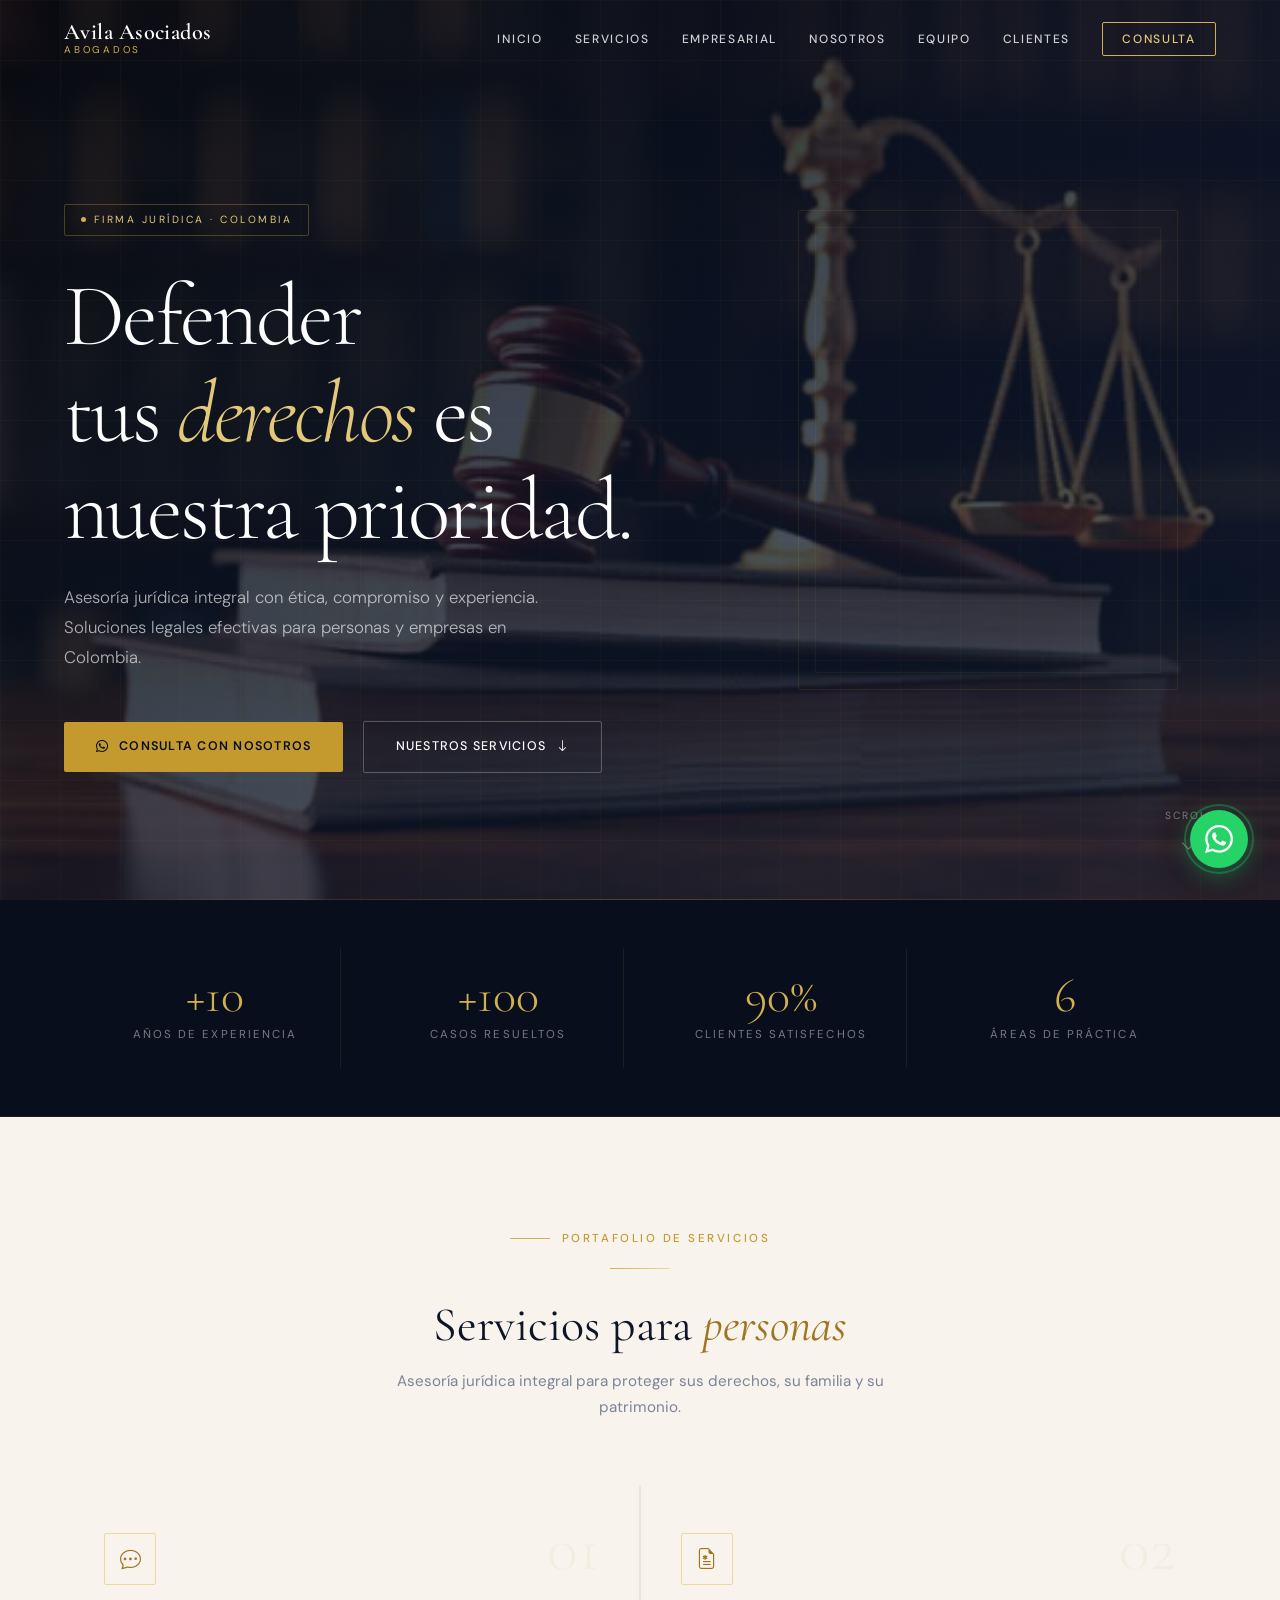
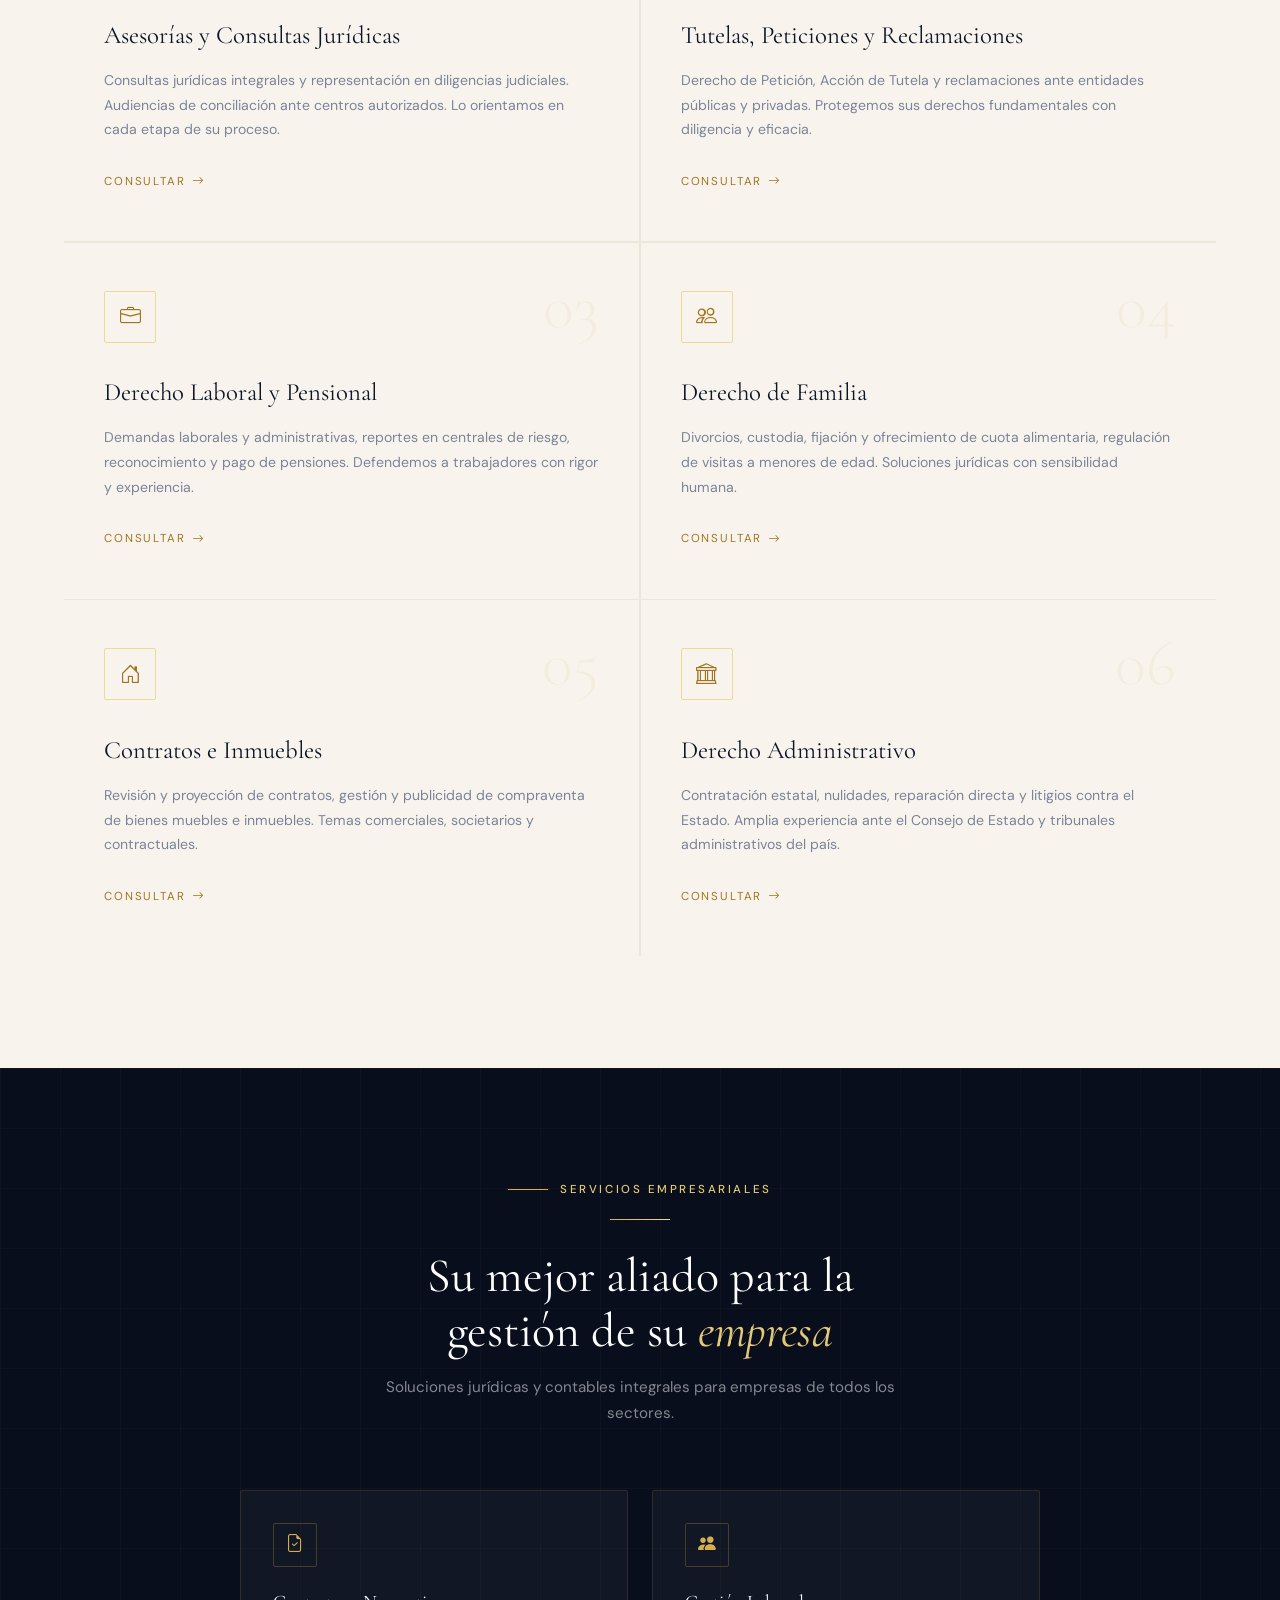
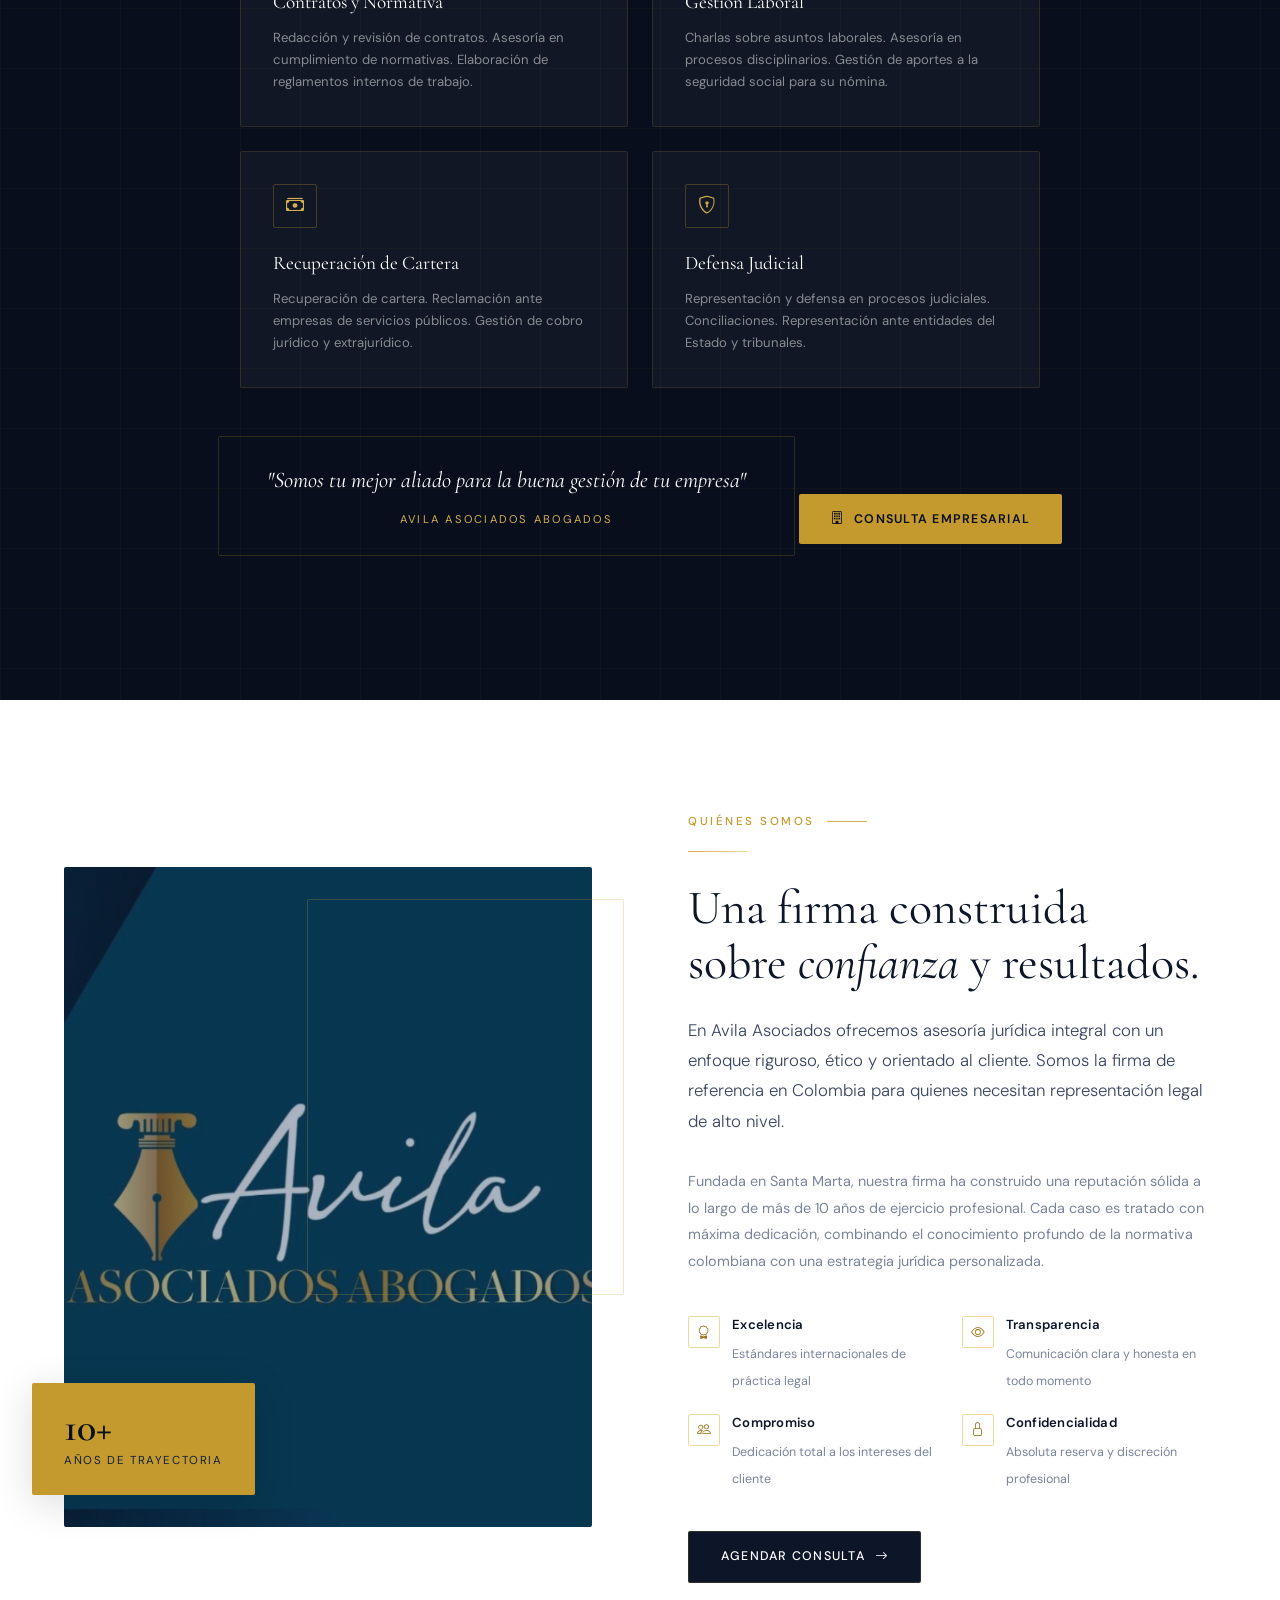
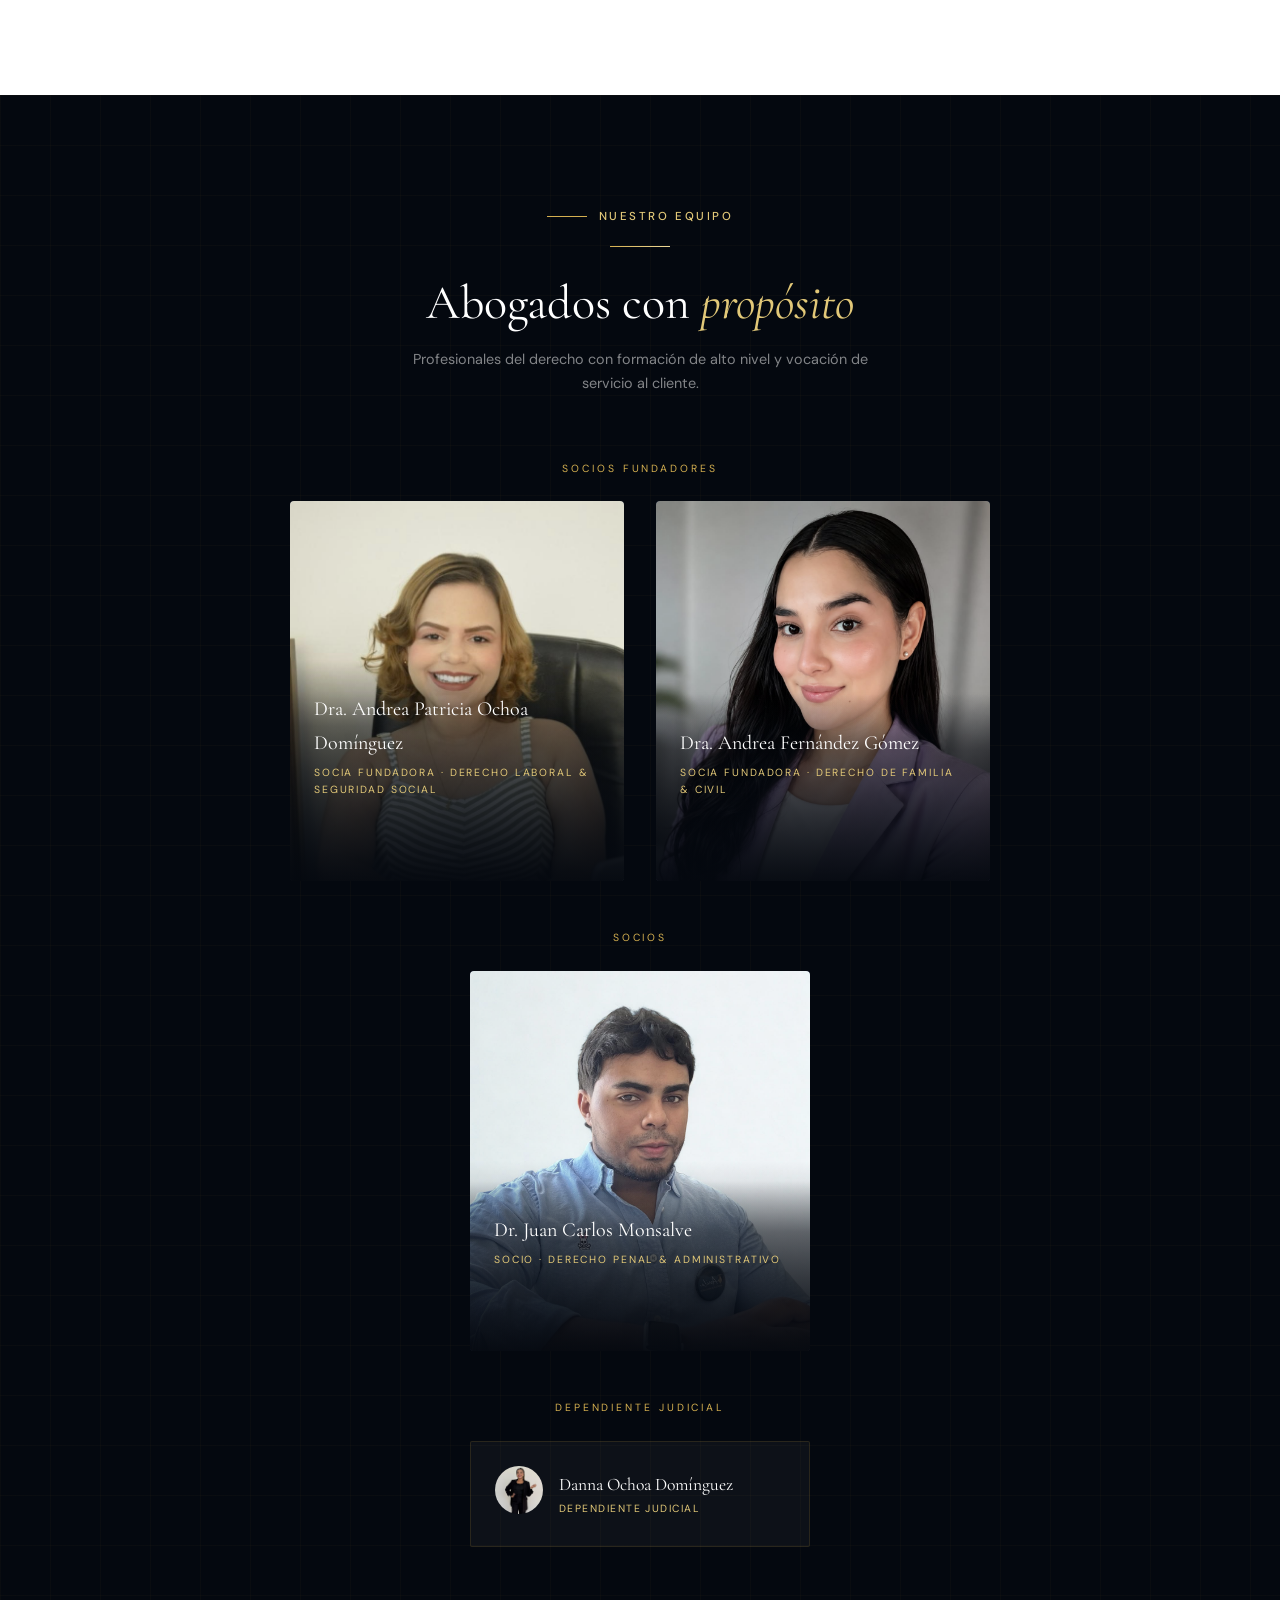
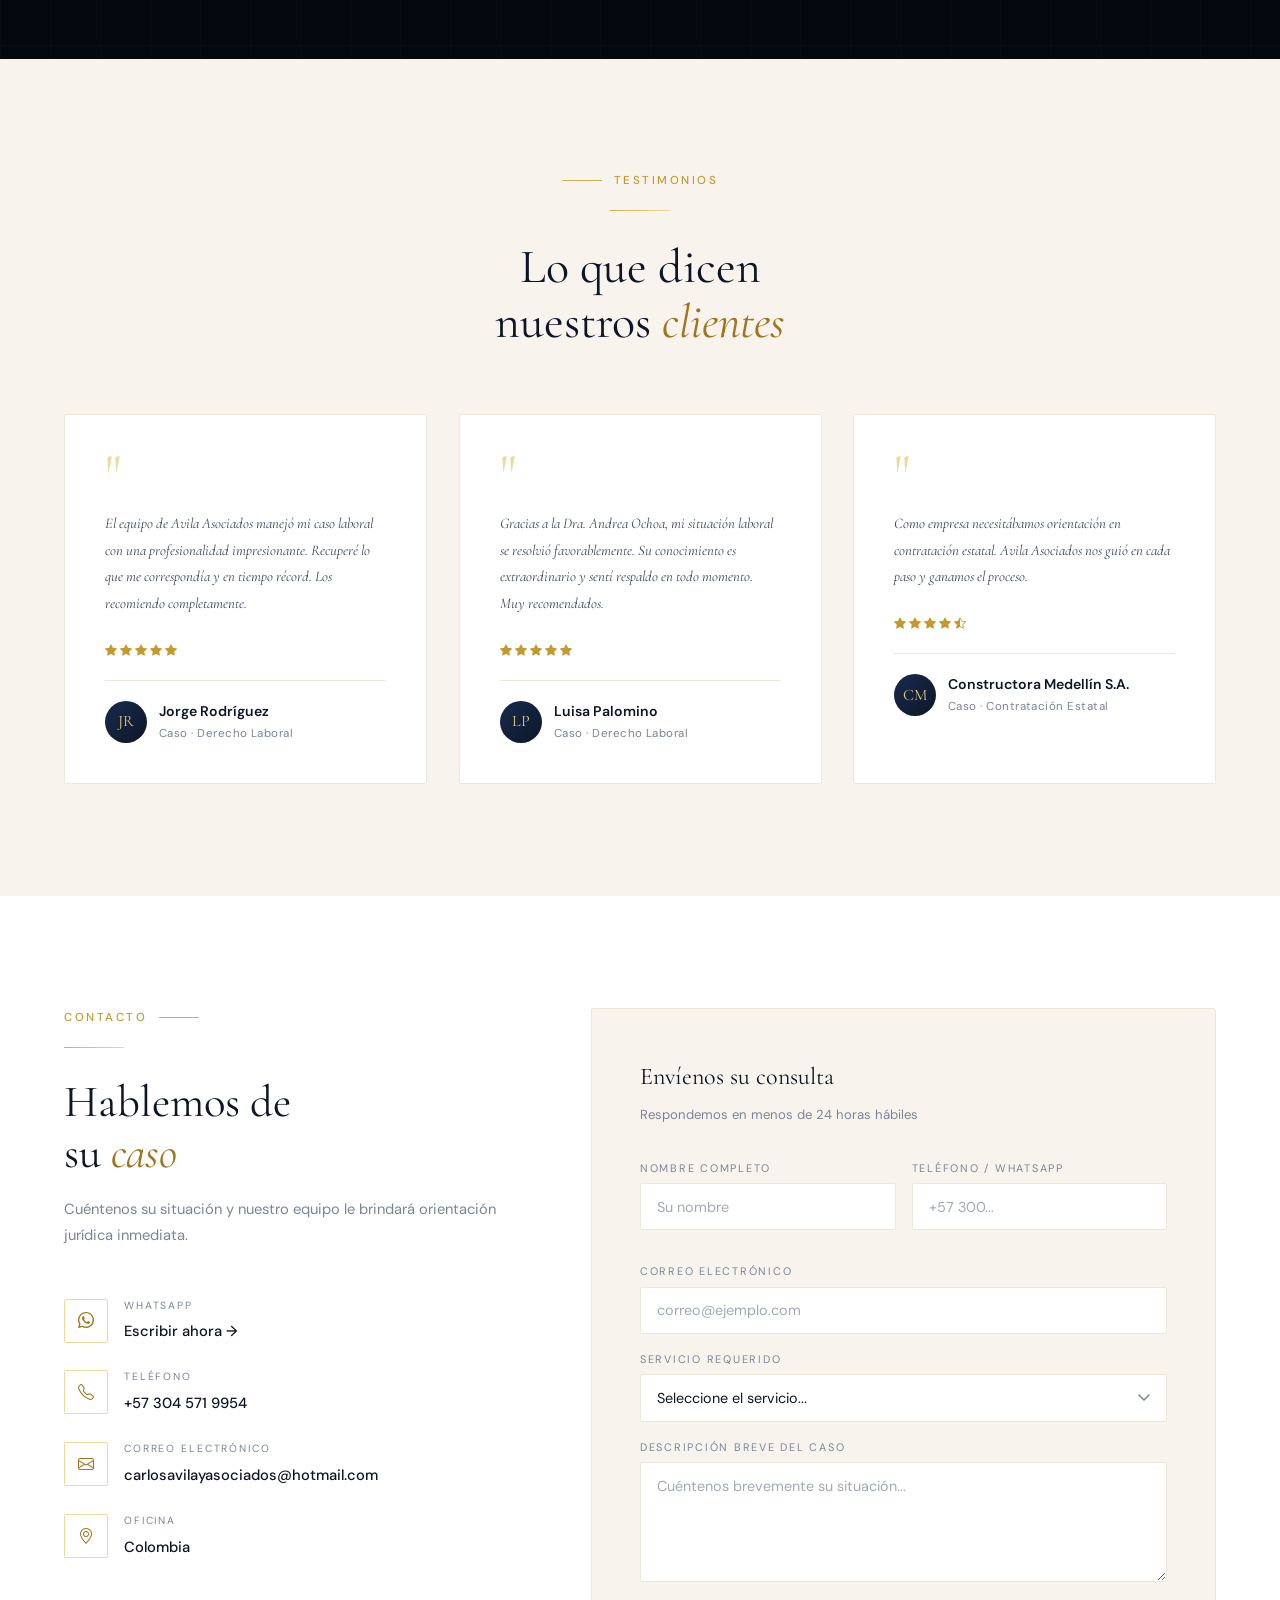
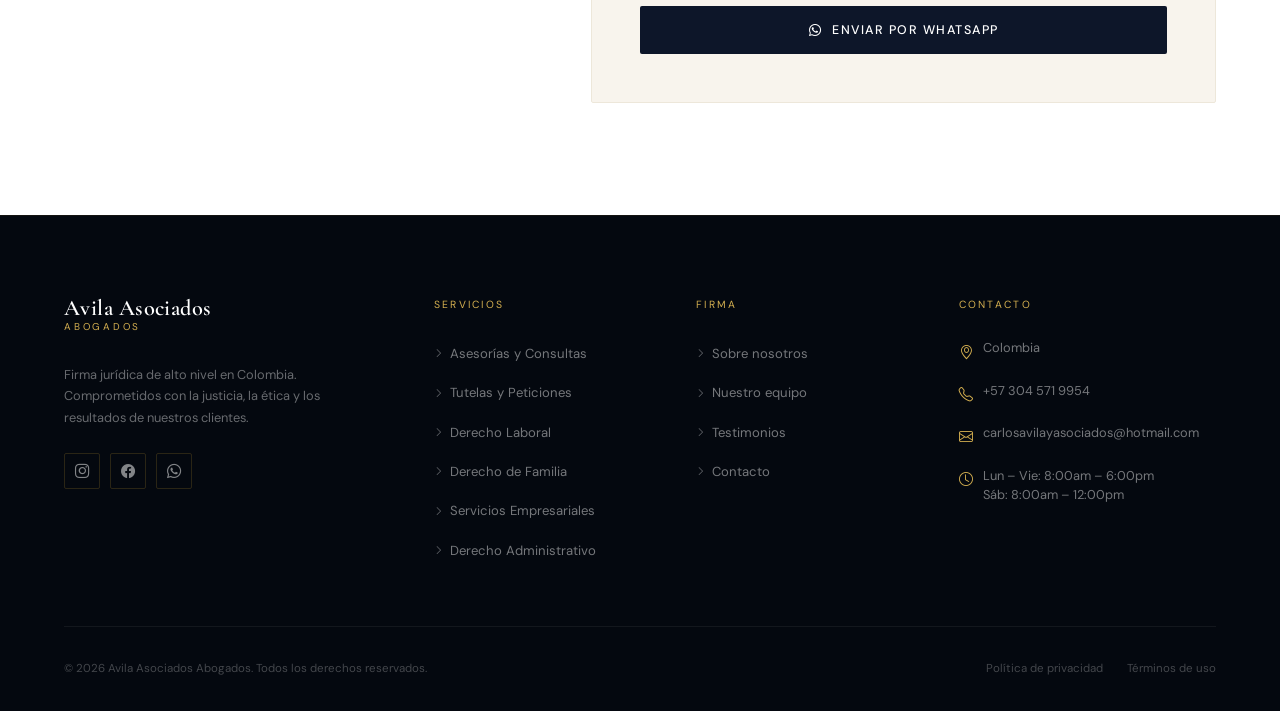
==== commit 80bfd685: "fotos cambiadas" ====
--- a/index.html
+++ b/index.html
@@ -331,7 +331,7 @@
 
       <div class="team-card" data-aos="fade-up" data-aos-delay="200">
         <div class="team-photo-placeholder">
-          <img src="imagenes/fotoPerfilAndreOchoa.jpeg" alt="Andrea" class="team-photo">
+          <img src="imagenes/fotoandrea.jpeg" alt="Andrea" class="team-photo">
         </div>
         <div class="team-info">
           <div class="team-name">Dra. Andrea Fernández Gómez</div>
@@ -349,7 +349,7 @@
     <div class="team-grid" style="grid-template-columns:1fr;max-width:340px;margin:0 auto 3rem;">
       <div class="team-card" data-aos="fade-up" data-aos-delay="100">
         <div class="team-photo-placeholder">
-          <img src="imagenes/fotoPerfilAndreOchoa.jpeg" alt="Andrea" class="team-photo">
+          <img src="imagenes/fotojuancarlos.jpeg" alt="Juan Carlos" class="team-photo">
         </div>
         <div class="team-info">
           <div class="team-name">Dr. Juan Carlos Monsalve</div>
